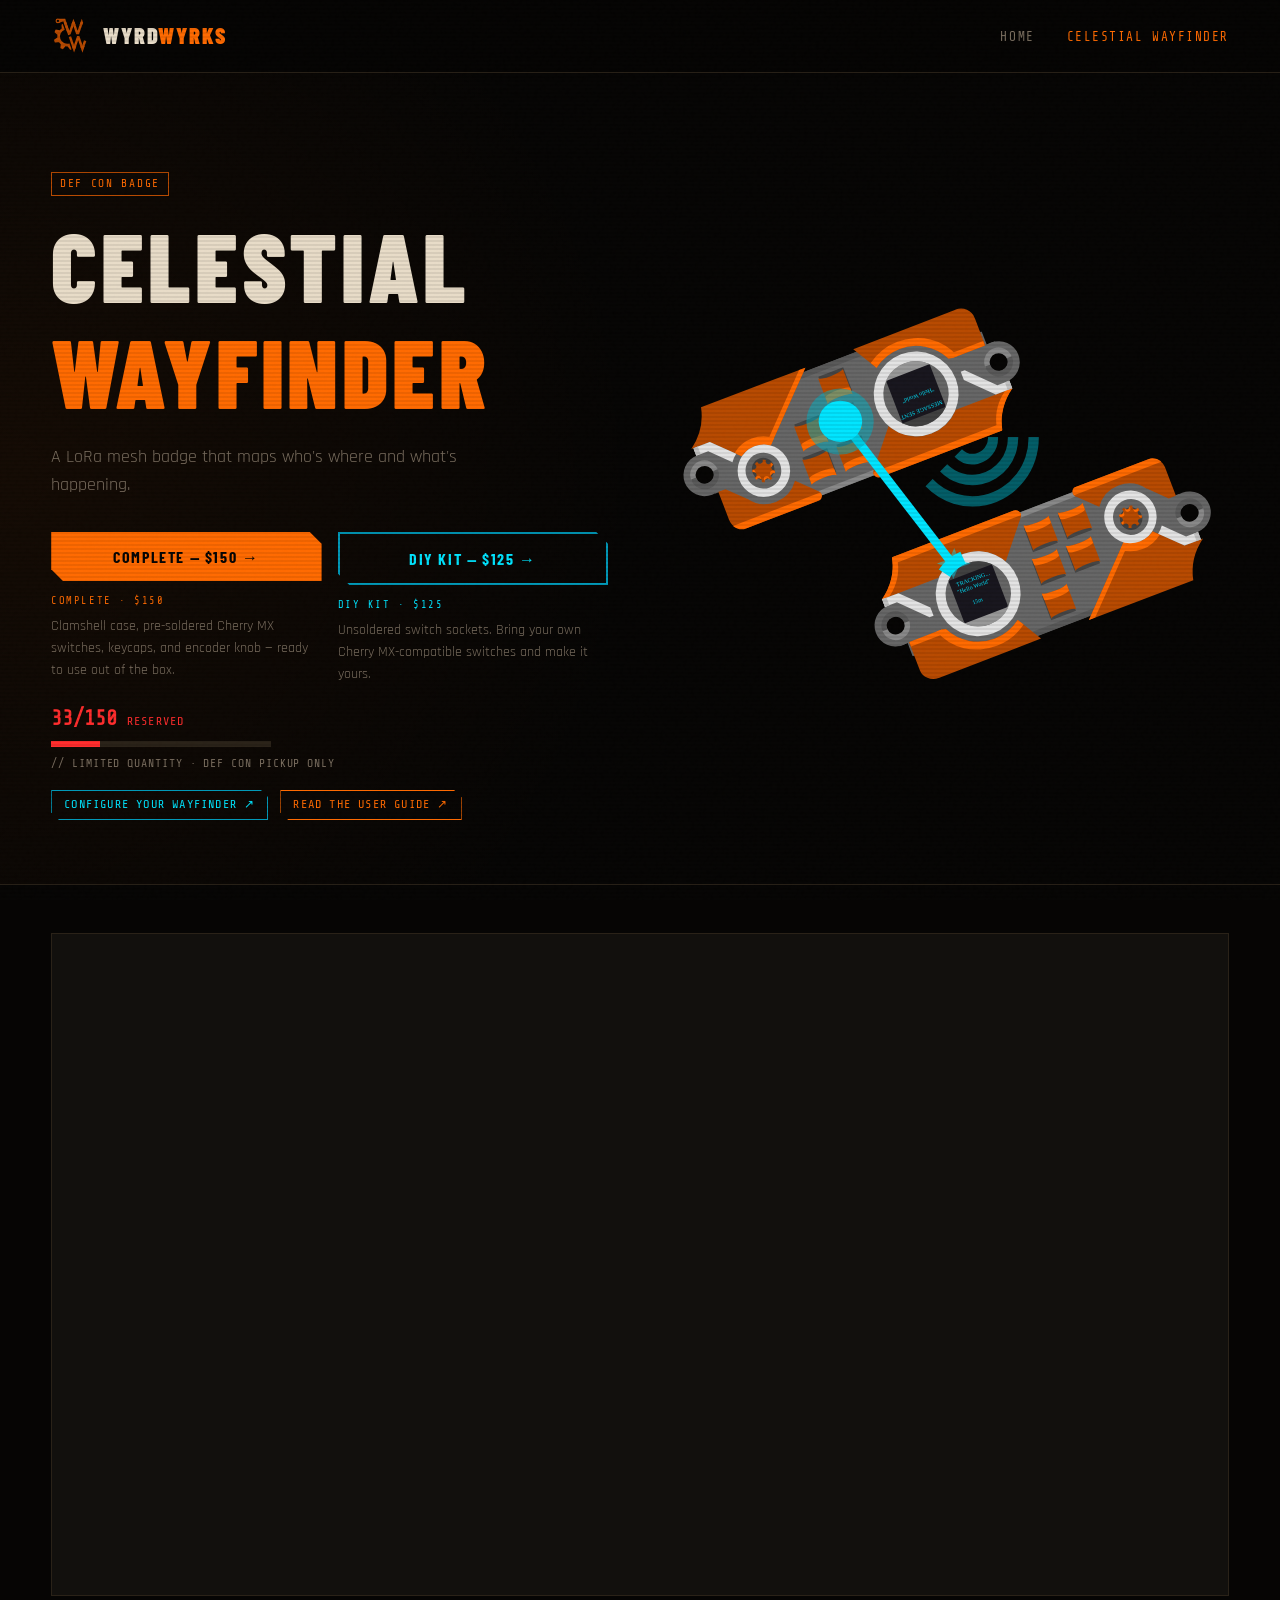
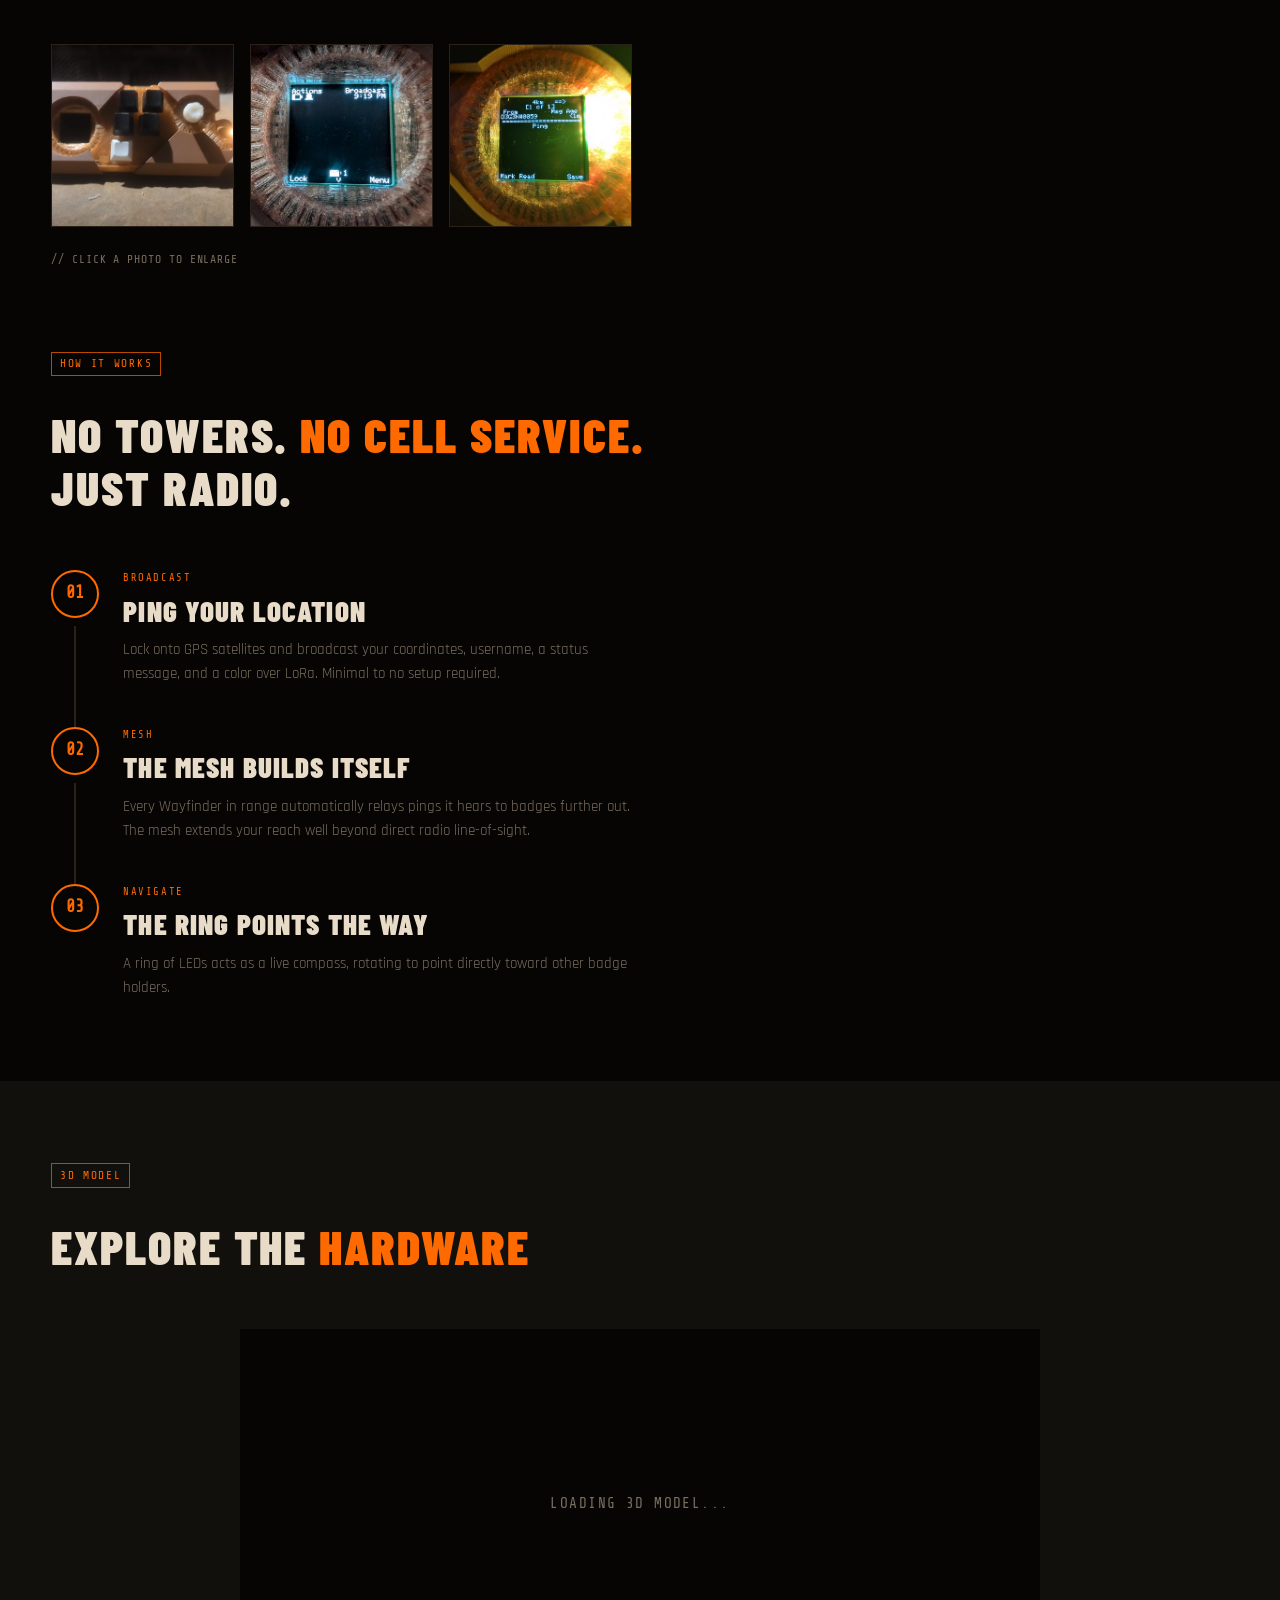
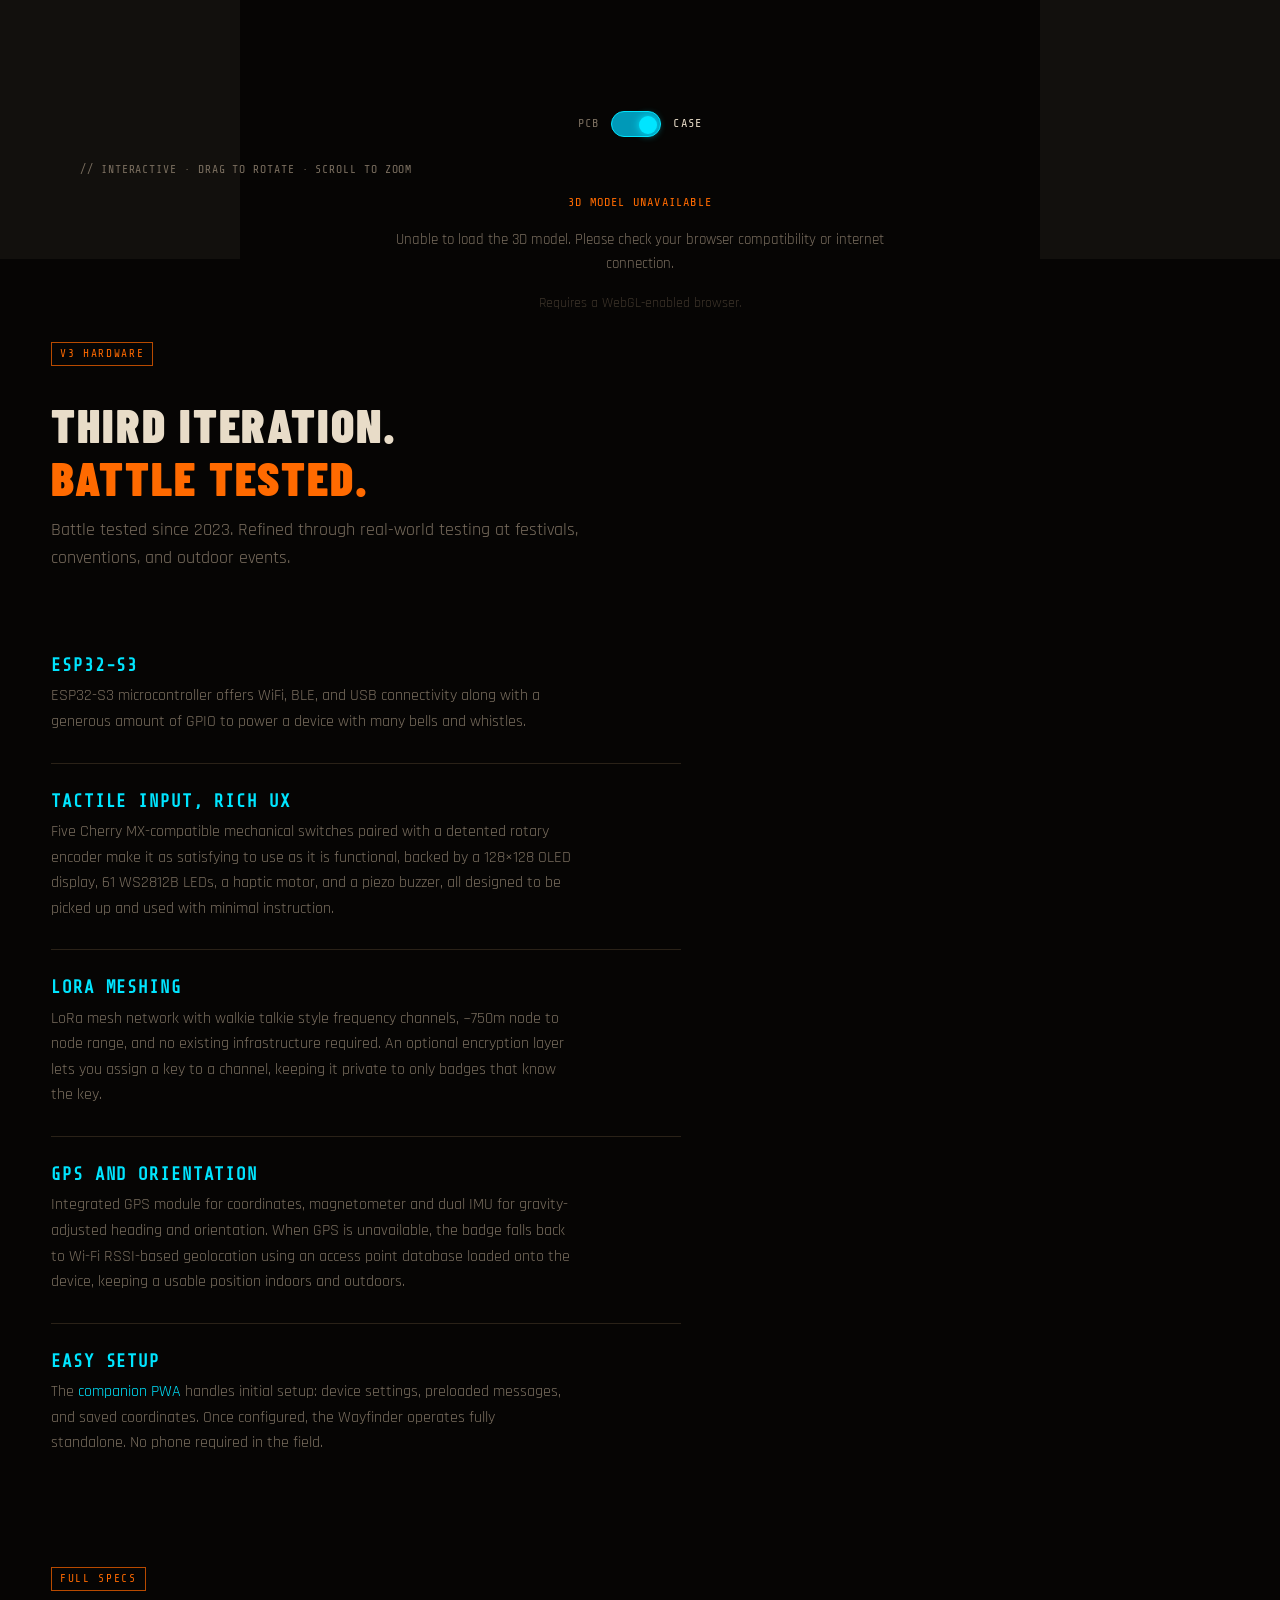
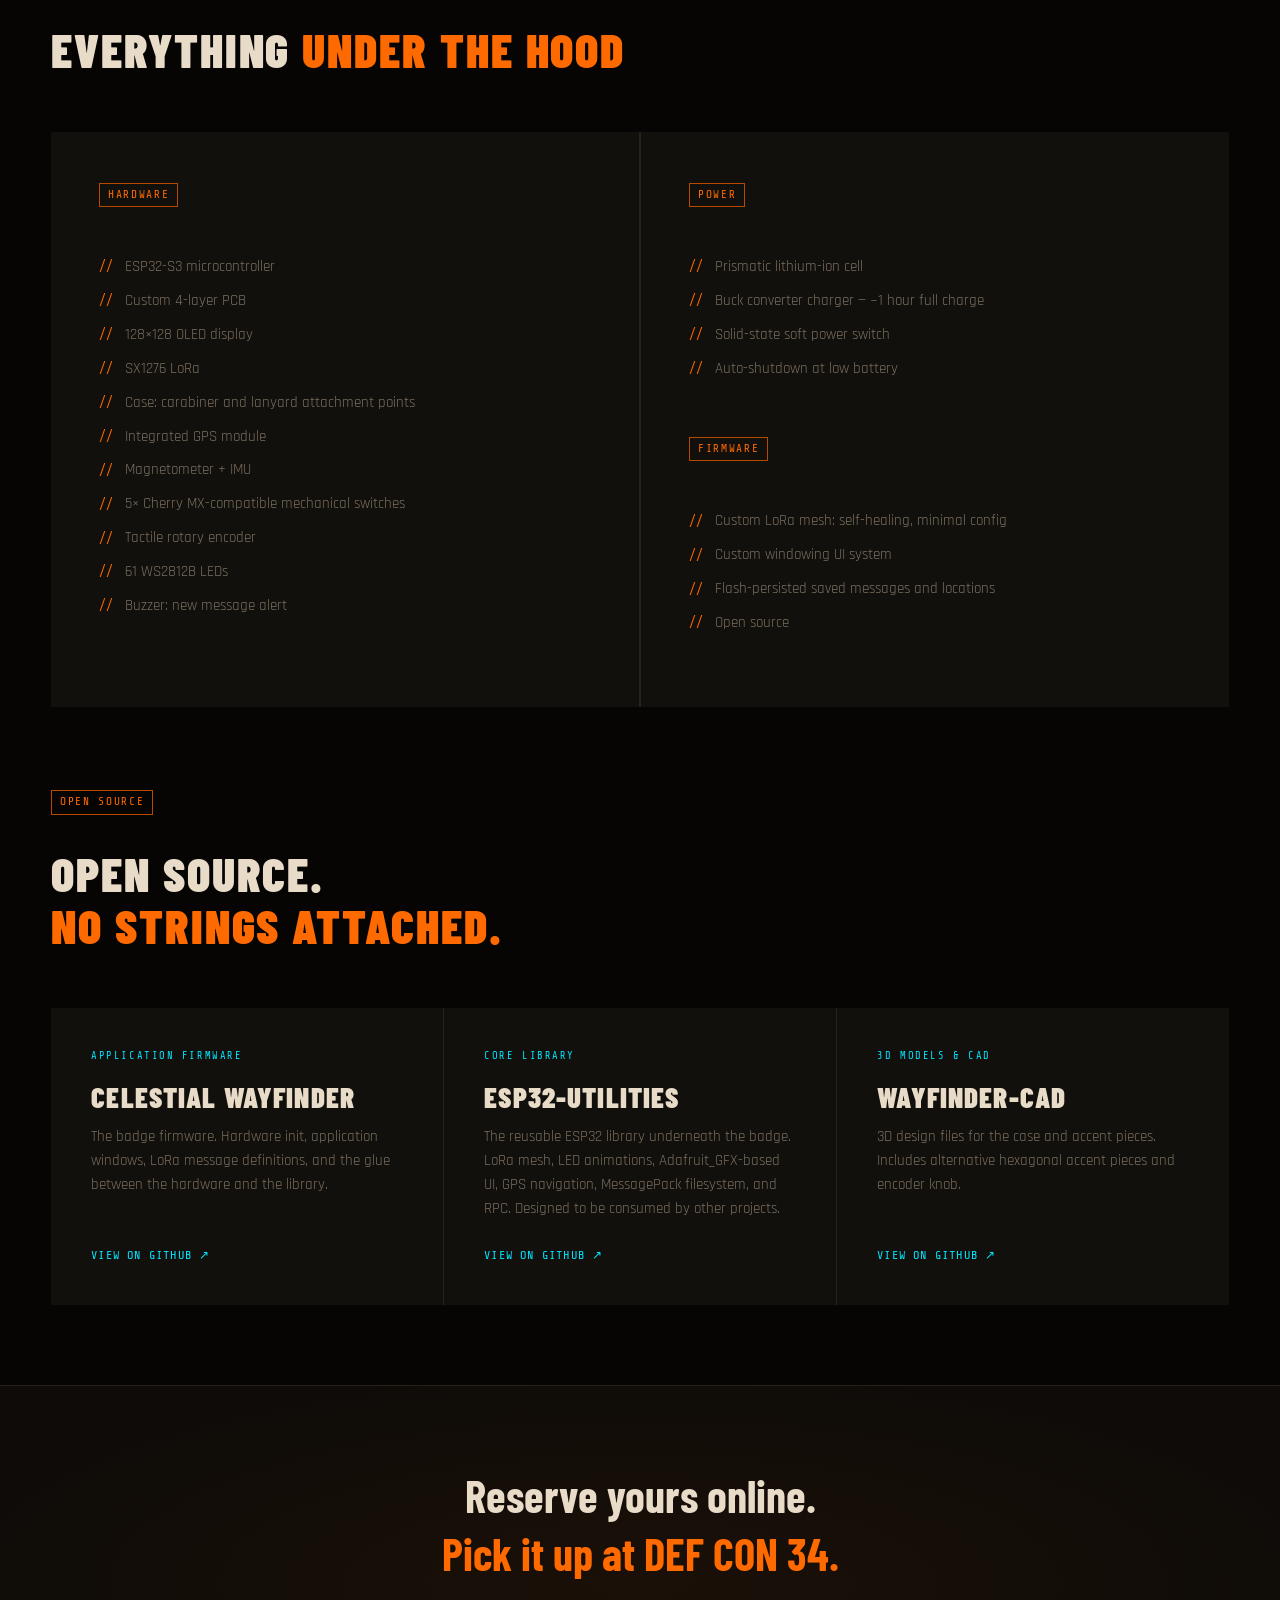
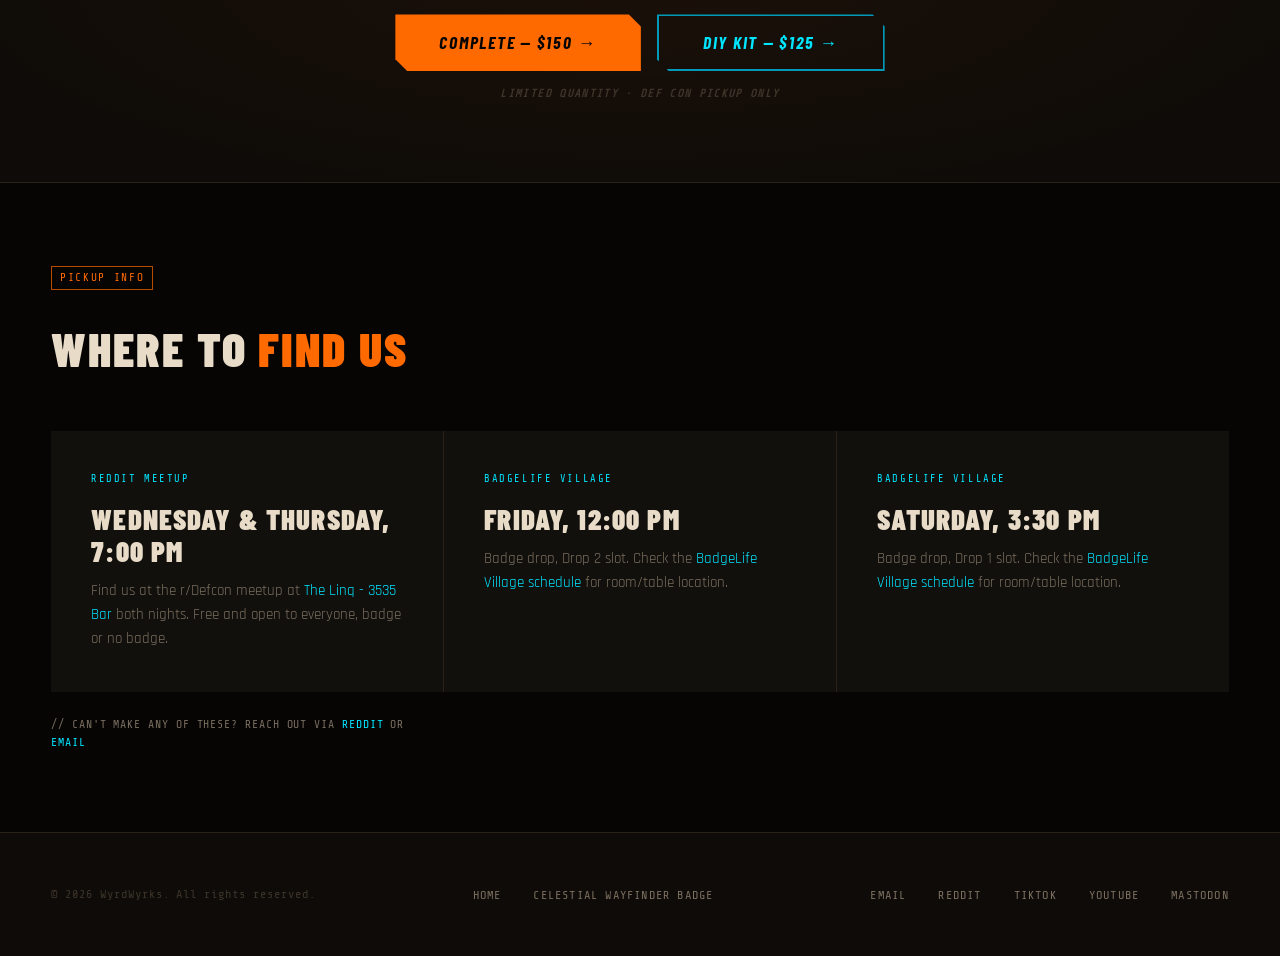
==== celestial-wayfinder/index.html @ 77135fd1 "restructuring of info on wayfinder page" ====
<!DOCTYPE html>
<html lang="en">
<head>
  <meta charset="UTF-8" />
  <meta name="viewport" content="width=device-width, initial-scale=1.0" />
  <title>Celestial Wayfinder — WyrdWyrks</title>
  <meta name="description" content="The Celestial Wayfinder — a DEF CON badge that broadcasts your GPS over LoRa mesh radio and guides you to other badge holders with a built-in LED compass. No cell service required." />
  <link rel="icon" type="image/svg+xml" href="../assets/svg/logo-mini.svg" />
  <link rel="stylesheet" href="../css/styles.css" />
  <script type="module" src="https://ajax.googleapis.com/ajax/libs/model-viewer/4.0.0/model-viewer.min.js"></script>
  <style>
    #model-toggle:checked ~ .toggle-slider {
      transform: translateX(24px);
    }
  </style>
</head>
<body>
  <!-- ── NAV ───────────────────────────────────────────── -->
  <nav>
    <div class="container nav-inner">
      <a href="/" class="nav-logo">
        <img src="../assets/svg/logo-mini.svg" alt="WyrdWyrks logo" class="nav-logo-img" />
        <span class="nav-logo-text">Wyrd<span>Wyrks</span></span>
      </a>
      <ul class="nav-links">
        <li><a href="/">Home</a></li>
        <li class="nav-has-child">
          <a href="/celestial-wayfinder" class="active">Celestial Wayfinder</a>
          <ul class="nav-sub">
            <li><a href="https://wayfinder.wyrdwyrks.com/" target="_blank" rel="noopener">Companion App ↗</a></li>
            <li><a href="https://docs.wyrdwyrks.com/celestial-wayfinder/user-guide.html" target="_blank" rel="noopener">User Guide ↗</a></li>
          </ul>
        </li>
      </ul>
      <button class="nav-menu-btn" aria-label="Toggle menu">
        <span></span><span></span><span></span>
      </button>
    </div>
  </nav>

  <!-- ── PAGE HERO ──────────────────────────────────────── -->
  <div class="page-hero" style="padding-block: 6rem 4rem;">
    <div class="page-hero-bg"></div>
    <div class="container" style="position:relative; z-index:1; display:grid; grid-template-columns: 1fr 1fr; gap: 4rem; align-items:center;">
      <div>
        <span class="tag" style="margin-bottom:1rem; display:inline-block">DEF CON Badge</span>
        <h1>Celestial<br><span style="color:var(--amber)">Wayfinder</span></h1>
        <p style="margin-top:1.25rem; font-size:1.1rem; max-width:48ch">
          A LoRa mesh badge that maps who's where and what's happening.
        </p>
        <div style="margin-top:2rem; display:grid; grid-template-columns:repeat(auto-fit, minmax(200px, 1fr)); gap:1rem;">
          <div>
            <a href="https://buy.stripe.com/3cIcN62eK6G19qmbig4Ja00" class="btn btn-primary" style="display:flex; width:100%; justify-content:center;">Complete — $150&nbsp;→</a>
            <div style="margin-top:0.75rem;">
              <div style="font-family:var(--font-mono); font-size:0.65rem; letter-spacing:0.15em; color:var(--amber); margin-bottom:0.4rem;">COMPLETE · $150</div>
              <p style="font-size:0.85rem; color:var(--text-dim); max-width:none;">Clamshell case, pre-soldered Cherry MX switches, keycaps, and encoder knob — ready to use out of the box.</p>
            </div>
          </div>
          <div>
            <a href="https://buy.stripe.com/6oU3cwaLg5BX7iegCA4Ja01" class="btn btn-outline" style="display:flex; width:100%; justify-content:center;">DIY Kit — $125&nbsp;→</a>
            <div style="margin-top:0.75rem;">
              <div style="font-family:var(--font-mono); font-size:0.65rem; letter-spacing:0.15em; color:var(--cyan); margin-bottom:0.4rem;">DIY KIT · $125</div>
              <p style="font-size:0.85rem; color:var(--text-dim); max-width:none;">Unsoldered switch sockets. Bring your own Cherry MX-compatible switches and make it yours.</p>
            </div>
          </div>
        </div>
        <div style="margin-top:1rem;">
          <div style="display:flex; align-items:baseline; gap:0.6rem; font-family:var(--font-mono);">
            <span style="font-size:1.3rem; font-weight:700; color:var(--red)"><!--STOCK_SOLD-->33<!--/STOCK_SOLD-->/150</span>
            <span style="font-size:0.75rem; letter-spacing:0.1em; color:var(--red)">RESERVED</span>
          </div>
          <div style="width:220px; height:6px; background:var(--border); overflow:hidden; margin-top:0.4rem;">
            <div style="width:/*STOCK_PCT*/22.0%/*/STOCK_PCT*/; height:100%; background:var(--red);"></div>
          </div>
          <p style="margin-top:0.5rem; font-family:var(--font-mono); font-size:0.72rem; color:var(--text-dim); letter-spacing:0.08em">
            // LIMITED QUANTITY · DEF CON PICKUP ONLY
          </p>
        </div>
        <div style="display:flex; flex-wrap:wrap; gap:0.75rem; margin-top:1rem;">
          <a href="https://wayfinder.wyrdwyrks.com/" target="_blank" rel="noopener" style="display:inline-block; width:fit-content; font-family:var(--font-mono); font-size:0.75rem; letter-spacing:0.1em; text-transform:uppercase; color:var(--cyan); border:1px solid var(--cyan-dim); padding:0.4em 1em; clip-path:polygon(0 0, calc(100% - 8px) 0, 100% 8px, 100% 100%, 8px 100%, 0 calc(100% - 8px));">
            Configure your Wayfinder ↗
          </a>
          <a href="https://docs.wyrdwyrks.com/celestial-wayfinder/user-guide.html" target="_blank" rel="noopener" style="display:inline-block; width:fit-content; font-family:var(--font-mono); font-size:0.75rem; letter-spacing:0.1em; text-transform:uppercase; color:var(--amber); border:1px solid var(--amber); padding:0.4em 1em; clip-path:polygon(0 0, calc(100% - 8px) 0, 100% 8px, 100% 100%, 8px 100%, 0 calc(100% - 8px));">
            Read the User Guide ↗
          </a>
        </div>
      </div>
      <!-- Badge schematic SVG -->
      <div style="display:flex; justify-content:center; align-items:center;">
        <img
			  src="../assets/svg/wayfinder-v3-comms.svg"
			  alt="cool graphic showing two beacons communicating"
			  height="600"
			  width="600" />
      </div>
    </div>
  </div>

  <!-- ── INTRO VIDEO ───────────────────────────────────────── -->
  <section style="padding-block: 3rem 0;">
    <div class="container">
      <div style="position:relative; width:100%; aspect-ratio:16/9; background:var(--bg-card); border:1px solid var(--border);">
        <iframe
          src="https://www.youtube.com/embed/4n-zAqWz_Tc"
          title="Celestial Wayfinder intro"
          style="position:absolute; inset:0; width:100%; height:100%; border:0;"
          allow="accelerometer; autoplay; clipboard-write; encrypted-media; gyroscope; picture-in-picture"
          allowfullscreen>
        </iframe>
      </div>
    </div>
  </section>

  <!-- ── GALLERY ──────────────────────────────────────────── -->
  <section style="padding-block: 3rem 0;">
    <div class="container">
      <div class="gallery-grid">

        <button class="gallery-thumb" data-caption="V3 badge, fresh off the assembly bench.">
          <img src="/celestial-wayfinder/gallery/device.png" alt="Celestial Wayfinder V3 badge" loading="lazy">
        </button>

        <button class="gallery-thumb" data-caption="Home screen with one pending message.">
          <img src="/celestial-wayfinder/gallery/home-screen.jpg" alt="Celestial Wayfinder home screen with a pending message" loading="lazy">
        </button>

        <button class="gallery-thumb" data-caption="LED ring lit up for navigation.">
          <img src="/celestial-wayfinder/gallery/navigation.jpg" alt="Close up of the Celestial Wayfinder LED compass ring lit up" loading="lazy">
        </button>

        <!-- Add more photos here. Copy a block above and update src / alt / data-caption. -->

      </div>
      <p style="margin-top:1.5rem; font-family:var(--font-mono); font-size:0.72rem; color:var(--text-dim); letter-spacing:0.08em">
        // CLICK A PHOTO TO ENLARGE
      </p>
    </div>
  </section>

  <!-- ── HOW IT WORKS ────────────────────────────────────── -->
  <section style="padding-block: 5rem;">
    <div class="container">
      <div class="section-header">
        <span class="tag">How It Works</span>
        <h2 style="margin-top:1rem; color:var(--text)">No towers. <span style="color:var(--amber)">No cell service.</span><br>Just radio.</h2>
      </div>

      <div style="max-width:640px; margin-top:3rem;">

        <div style="display:flex; align-items:stretch; gap:1.5rem;">
          <div style="display:flex; flex-direction:column; align-items:center; flex-shrink:0;">
            <div style="width:48px; height:48px; border-radius:50%; border:2px solid var(--amber); display:flex; align-items:center; justify-content:center; font-family:var(--font-mono); font-weight:700; color:var(--amber); flex-shrink:0;">01</div>
            <div style="flex:1; width:2px; background:var(--border); margin-top:0.5rem;"></div>
          </div>
          <div style="padding-bottom:2.5rem;">
            <div style="font-family:var(--font-mono); font-size:0.65rem; letter-spacing:0.15em; color:var(--amber); margin-bottom:0.5rem;">BROADCAST</div>
            <h3 style="color:var(--text); margin-bottom:0.75rem">Ping your location</h3>
            <p style="font-size:0.95rem">Lock onto GPS satellites and broadcast your coordinates, username, a status message, and a color over LoRa. Minimal to no setup required.</p>
          </div>
        </div>

        <div style="display:flex; align-items:stretch; gap:1.5rem;">
          <div style="display:flex; flex-direction:column; align-items:center; flex-shrink:0;">
            <div style="width:48px; height:48px; border-radius:50%; border:2px solid var(--amber); display:flex; align-items:center; justify-content:center; font-family:var(--font-mono); font-weight:700; color:var(--amber); flex-shrink:0;">02</div>
            <div style="flex:1; width:2px; background:var(--border); margin-top:0.5rem;"></div>
          </div>
          <div style="padding-bottom:2.5rem;">
            <div style="font-family:var(--font-mono); font-size:0.65rem; letter-spacing:0.15em; color:var(--amber); margin-bottom:0.5rem;">MESH</div>
            <h3 style="color:var(--text); margin-bottom:0.75rem">The mesh builds itself</h3>
            <p style="font-size:0.95rem">Every Wayfinder in range automatically relays pings it hears to badges further out. The mesh extends your reach well beyond direct radio line-of-sight.</p>
          </div>
        </div>

        <div style="display:flex; align-items:stretch; gap:1.5rem;">
          <div style="display:flex; flex-direction:column; align-items:center; flex-shrink:0;">
            <div style="width:48px; height:48px; border-radius:50%; border:2px solid var(--amber); display:flex; align-items:center; justify-content:center; font-family:var(--font-mono); font-weight:700; color:var(--amber); flex-shrink:0;">03</div>
          </div>
          <div>
            <div style="font-family:var(--font-mono); font-size:0.65rem; letter-spacing:0.15em; color:var(--amber); margin-bottom:0.5rem;">NAVIGATE</div>
            <h3 style="color:var(--text); margin-bottom:0.75rem">The ring points the way</h3>
            <p style="font-size:0.95rem">A ring of LEDs acts as a live compass, rotating to point directly toward other badge holders.</p>
          </div>
        </div>

      </div>
    </div>
  </section>

  <!-- ── 3D MODEL VIEWER ──────────────────────────────────── -->
  <section style="padding-block: 5rem; background:var(--bg-card);">
    <div class="container">
      <div class="section-header">
        <span class="tag">3D Model</span>
        <h2 style="margin-top:1rem; color:var(--text)">Explore the <span style="color:var(--amber)">hardware</span></h2>
      </div>
      <div style="display:flex; justify-content:center; margin-top:3rem;">
        <script>
          const ModelViewerElement = customElements.get('model-viewer');
          self.ModelViewerElement = self.ModelViewerElement || {};
          self.ModelViewerElement.meshoptDecoderLocation = 'https://cdn.jsdelivr.net/npm/meshoptimizer/meshopt_decoder.js';
        </script>
        <model-viewer
          exposure="0.4"
          src="../assets/models/V3-Mechanical.glb"
          alt="3D model of the Celestial Wayfinder badge"
          auto-rotate
          camera-controls
          shadow-intensity="1"
          orientation="-90deg 270deg 90deg"
          camera-orbit="0deg 90deg 300.0m"
          style="width: 100%; max-width: 800px; height: 350px;"
          loading="eager"
          reveal="auto"
          meshopt-decoder-src="https://cdn.jsdelivr.net/npm/meshoptimizer/meshopt_decoder.js">
          <div slot="poster" style="display:flex; align-items:center; justify-content:center; height:100%; background:var(--bg); color:var(--text-dim); font-family:var(--font-mono); font-size:0.9rem; letter-spacing:0.1em;">
            LOADING 3D MODEL...
          </div>
          <div slot="error" style="display:flex; flex-direction:column; align-items:center; justify-content:center; height:100%; background:var(--bg); color:var(--text-dim); padding:2rem; text-align:center;">
            <div style="font-family:var(--font-mono); font-size:0.75rem; letter-spacing:0.1em; color:var(--amber); margin-bottom:1rem;">3D MODEL UNAVAILABLE</div>
            <p style="font-size:0.95rem;">Unable to load the 3D model. Please check your browser compatibility or internet connection.</p>
            <p style="font-size:0.85rem; margin-top:1rem; color:var(--text-muted);">Requires a WebGL-enabled browser.</p>
          </div>
        </model-viewer>
      </div>
      <div style="margin-top:2rem; text-align:center;">
        <div style="display:flex; align-items:center; justify-content:center; gap:0.75rem; margin-bottom:1.5rem;">
          <span style="font-family:var(--font-mono); font-size:0.75rem; letter-spacing:0.1em; color:var(--text-dim);">PCB</span>
          <label style="position:relative; display:inline-block; width:50px; height:26px; cursor:pointer;">
            <input type="checkbox" id="model-toggle" checked style="opacity:0; width:0; height:0;">
            <span class="toggle-track" style="position:absolute; inset:0; background:var(--cyan-dim); transition:0.3s; border-radius:13px; border:1px solid var(--cyan);"></span>
            <span class="toggle-slider" style="position:absolute; height:18px; width:18px; left:4px; bottom:3px; background:var(--cyan); transition:0.3s; border-radius:50%; box-shadow:0 0 8px var(--cyan);"></span>
          </label>
          <span style="font-family:var(--font-mono); font-size:0.75rem; letter-spacing:0.1em; color:var(--text);">CASE</span>
        </div>
        <p style="font-family:var(--font-mono); font-size:0.72rem; color:var(--text-dim); letter-spacing:0.08em">
          // INTERACTIVE · DRAG TO ROTATE · SCROLL TO ZOOM
        </p>
      </div>
    </div>
  </section>

  <!-- ── HARDWARE ────────────────────────────────────────── -->
  <section style="padding-block: 5rem;">
    <div class="container">
      <div class="section-header">
        <span class="tag">V3 Hardware</span>
        <h2 style="margin-top:1rem; color:var(--text)">Third iteration.<br><span style="color:var(--amber)">Battle tested.</span></h2>
        <p style="padding:0; margin-top:0.75rem; font-size:1.1rem;">Battle tested since 2023. Refined through real-world testing at festivals, conventions, and outdoor events.</p>
      </div>

      <div style="max-width:70ch; margin-top:1rem;">

        <div style="padding-block:1.75rem; border-bottom:1px solid var(--border);">
          <h3 style="color:var(--cyan); margin-bottom:0.5rem; font-family:var(--font-mono); letter-spacing:0.05em; text-transform:uppercase; font-size:1.1rem;">ESP32-S3</h3>
          <p style="font-size:1rem;">ESP32-S3 microcontroller offers WiFi, BLE, and USB connectivity along with a generous amount of GPIO to power a device with many bells and whistles.</p>
        </div>

        <div style="padding-block:1.75rem; border-bottom:1px solid var(--border);">
          <h3 style="color:var(--cyan); margin-bottom:0.5rem; font-family:var(--font-mono); letter-spacing:0.05em; text-transform:uppercase; font-size:1.1rem;">Tactile Input, Rich UX</h3>
          <p style="font-size:1rem;">Five Cherry MX-compatible mechanical switches paired with a detented rotary encoder make it as satisfying to use as it is functional, backed by a 128×128 OLED display, 61 WS2812B LEDs, a haptic motor, and a piezo buzzer, all designed to be picked up and used with minimal instruction.</p>
        </div>

        <div style="padding-block:1.75rem; border-bottom:1px solid var(--border);">
          <h3 style="color:var(--cyan); margin-bottom:0.5rem; font-family:var(--font-mono); letter-spacing:0.05em; text-transform:uppercase; font-size:1.1rem;">Lora Meshing</h3>
          <p style="font-size:1rem;">LoRa mesh network with walkie talkie style frequency channels, ~750m node to node range, and no existing infrastructure required. An optional encryption layer lets you assign a key to a channel, keeping it private to only badges that know the key.</p>
        </div>

        <div style="padding-block:1.75rem; border-bottom:1px solid var(--border);">
          <h3 style="color:var(--cyan); margin-bottom:0.5rem; font-family:var(--font-mono); letter-spacing:0.05em; text-transform:uppercase; font-size:1.1rem;">GPS and orientation</h3>
          <p style="font-size:1rem;">Integrated GPS module for coordinates, magnetometer and dual IMU for gravity-adjusted heading and orientation. When GPS is unavailable, the badge falls back to Wi-Fi RSSI-based geolocation using an access point database loaded onto the device, keeping a usable position indoors and outdoors.</p>
        </div>

        <div style="padding-block:1.75rem;">
          <h3 style="color:var(--cyan); margin-bottom:0.5rem; font-family:var(--font-mono); letter-spacing:0.05em; text-transform:uppercase; font-size:1.1rem;">Easy Setup</h3>
          <p style="font-size:1rem;">The <a href="https://wayfinder.wyrdwyrks.com/" target="_blank" rel="noopener" style="color:var(--cyan)">companion PWA</a> handles initial setup: device settings, preloaded messages, and saved coordinates. Once configured, the Wayfinder operates fully standalone. No phone required in the field.</p>
        </div>

      </div>
    </div>
  </section>

  <!-- ── FULL SPECS TABLE ────────────────────────────────── -->
  <section style="padding-block: 0 5rem;">
    <div class="container">
      <div class="section-header">
        <span class="tag">Full Specs</span>
        <h2 style="margin-top:1rem; color:var(--text)">Everything <span style="color:var(--amber)">under the hood</span></h2>
      </div>
      <div class="specs-grid" style="display:grid; grid-template-columns: 1fr 1fr; gap:2px; background:var(--border);">

        <div style="background:var(--bg-card); padding:3rem;">
          <span class="tag" style="margin-bottom:1.5rem; display:inline-block">Hardware</span>
          <ul class="feature-list">
            <li>ESP32-S3 microcontroller</li>
            <li>Custom 4-layer PCB</li>
            <li>128×128 OLED display</li>
            <li>SX1276 LoRa</li>
            <li>Case: carabiner and lanyard attachment points</li>
            <li>Integrated GPS module</li>
            <li>Magnetometer + IMU</li>
            <li>5× Cherry MX-compatible mechanical switches</li>
            <li>Tactile rotary encoder</li>
            <li>61 WS2812B LEDs</li>
            <li>Buzzer: new message alert</li>
          </ul>
        </div>

        <div style="background:var(--bg-card); padding:3rem;">
          <span class="tag" style="margin-bottom:1.5rem; display:inline-block">Power</span>
          <ul class="feature-list">
            <li>Prismatic lithium-ion cell</li>
            <li>Buck converter charger — ~1 hour full charge</li>
            <li>Solid-state soft power switch</li>
            <li>Auto-shutdown at low battery</li>
          </ul>
          <span class="tag" style="margin-top:2rem; margin-bottom:1.5rem; display:inline-block">Firmware</span>
          <ul class="feature-list">
            <li>Custom LoRa mesh: self-healing, minimal config</li>
            <li>Custom windowing UI system</li>
            <li>Flash-persisted saved messages and locations</li>
            <li>Open source</li>
          </ul>
        </div>

      </div>
    </div>
  </section>

  <!-- ── OPEN SOURCE ───────────────────────────────────────── -->
  <section style="padding-block: 0 5rem;">
    <div class="container">
      <div class="section-header">
        <span class="tag">Open Source</span>
        <h2 style="margin-top:1rem; color:var(--text)">Open source.<br><span style="color:var(--amber)">No strings attached.</span></h2>
      </div>
      <div style="display:grid; grid-template-columns: repeat(auto-fit, minmax(300px, 1fr)); gap:1.5px; background:var(--border);">

        <div style="background:var(--bg-card); padding:2.5rem; display:flex; flex-direction:column;">
          <div style="font-family:var(--font-mono); font-size:0.65rem; letter-spacing:0.15em; color:var(--cyan); margin-bottom:1rem;">APPLICATION FIRMWARE</div>
          <h3 style="color:var(--text); margin-bottom:0.75rem">Celestial Wayfinder</h3>
          <p style="font-size:0.95rem; margin-bottom:1.5rem; flex:1">The badge firmware. Hardware init, application windows, LoRa message definitions, and the glue between the hardware and the library.</p>
          <a href="https://github.com/WyrdWyrks/Celestial-Wayfinder" target="_blank" rel="noopener" style="font-family:var(--font-mono); font-size:0.75rem; letter-spacing:0.1em; text-transform:uppercase; color:var(--cyan)">View on GitHub ↗</a>
        </div>

        <div style="background:var(--bg-card); padding:2.5rem; display:flex; flex-direction:column;">
          <div style="font-family:var(--font-mono); font-size:0.65rem; letter-spacing:0.15em; color:var(--cyan); margin-bottom:1rem;">CORE LIBRARY</div>
          <h3 style="color:var(--text); margin-bottom:0.75rem">esp32-utilities</h3>
          <p style="font-size:0.95rem; margin-bottom:1.5rem; flex:1">
            The reusable ESP32 library underneath the badge. 
            LoRa mesh, LED animations, Adafruit_GFX-based UI, 
            GPS navigation, MessagePack filesystem, and RPC. 
            Designed to be consumed by other projects.</p>
          <a href="https://github.com/WyrdWyrks/esp32-utilities" target="_blank" rel="noopener" style="font-family:var(--font-mono); font-size:0.75rem; letter-spacing:0.1em; text-transform:uppercase; color:var(--cyan)">View on GitHub ↗</a>
        </div>

        <div style="background:var(--bg-card); padding:2.5rem; display:flex; flex-direction:column;">
          <div style="font-family:var(--font-mono); font-size:0.65rem; letter-spacing:0.15em; color:var(--cyan); margin-bottom:1rem;">3D MODELS &amp; CAD</div>
          <h3 style="color:var(--text); margin-bottom:0.75rem">Wayfinder-CAD</h3>
          <p style="font-size:0.95rem; margin-bottom:1.5rem; flex:1">3D design files for the case and accent pieces. Includes alternative hexagonal accent pieces and encoder knob.</p>
          <a href="https://github.com/WyrdWyrks/Wayfinder-CAD" target="_blank" rel="noopener" style="font-family:var(--font-mono); font-size:0.75rem; letter-spacing:0.1em; text-transform:uppercase; color:var(--cyan)">View on GitHub ↗</a>
        </div>

      </div>
    </div>
  </section>

  <!--
  ── COMING SOON ───────────────────────────────────────
  <section style="padding-block: 0 5rem;">
    <div class="container">
      <div class="section-header">
        <span class="tag">On the Roadmap</span>
        <h2 style="margin-top:1rem; color:var(--text)">What's <span style="color:var(--amber)">coming next</span></h2>
      </div>
      <div style="display:grid; grid-template-columns: repeat(auto-fit, minmax(260px, 1fr)); gap:1.5px; background:var(--border);">

        <div style="background:var(--bg-card); padding:2.5rem; opacity:0.7;">
          <span class="product-badge badge-soon" style="margin-bottom:1rem; display:inline-block">Coming Soon</span>
          <h3 style="color:var(--text); margin-bottom:0.75rem">Indoor Geolocation</h3>
          <p style="font-size:0.95rem">Wi-Fi RSSI-based positioning for indoor tracking where GPS can't reach.</p>
        </div>

        <div style="background:var(--bg-card); padding:2.5rem; opacity:0.7;">
          <span class="product-badge badge-soon" style="margin-bottom:1rem; display:inline-block">Coming Soon</span>
          <h3 style="color:var(--text); margin-bottom:0.75rem">User Documentation</h3>
          <p style="font-size:0.95rem">Detailed write up on setup and how to use your Wayfinder.</p>
        </div>

      </div>
    </div>
  </section>
  -->

  <!-- ── GALLERY LIGHTBOX ─────────────────────────────────── -->
  <div class="lightbox" id="gallery-lightbox" hidden>
    <button class="lightbox-close" id="gallery-lightbox-close" aria-label="Close">&times;</button>
    <button class="lightbox-nav lightbox-prev" id="gallery-lightbox-prev" aria-label="Previous photo">&larr;</button>
    <div class="lightbox-content">
      <img id="gallery-lightbox-img" src="" alt="">
      <p id="gallery-lightbox-caption" class="lightbox-caption"></p>
    </div>
    <button class="lightbox-nav lightbox-next" id="gallery-lightbox-next" aria-label="Next photo">&rarr;</button>
  </div>

  <!-- ── DEF CON CTA ─────────────────────────────────────── -->
  <div class="manifesto">
    <blockquote>
      Reserve yours online.<br>
      <em>Pick it up at DEF CON 34.</em>
      <cite style="margin-top:2rem; display:flex; flex-direction:column; align-items:center; gap:1rem;">
        <div style="display:flex; gap:1rem; flex-wrap:wrap; justify-content:center;">
          <a href="https://buy.stripe.com/3cIcN62eK6G19qmbig4Ja00" class="btn btn-primary" style="font-size:1.1rem; padding:0.85em 2.5em">Complete — $150&nbsp;→</a>
          <a href="https://buy.stripe.com/6oU3cwaLg5BX7iegCA4Ja01" class="btn btn-outline" style="font-size:1.1rem; padding:0.85em 2.5em">DIY Kit — $125&nbsp;→</a>
        </div>
        <span style="font-size:0.7rem; letter-spacing:0.12em; color:var(--text-muted)">LIMITED QUANTITY · DEF CON PICKUP ONLY</span>
      </cite>
    </blockquote>
  </div>

  <!-- ── DEF CON PICKUP DETAILS ───────────────────────────── -->
  <section style="padding-block: 5rem;">
    <div class="container">
      <div class="section-header">
        <span class="tag">Pickup Info</span>
        <h2 style="margin-top:1rem; color:var(--text)">Where to <span style="color:var(--amber)">find us</span></h2>
      </div>
      <div style="display:grid; grid-template-columns: repeat(auto-fit, minmax(300px, 1fr)); gap:1.5px; background:var(--border);">

        <div style="background:var(--bg-card); padding:2.5rem;">
          <div style="font-family:var(--font-mono); font-size:0.65rem; letter-spacing:0.15em; color:var(--cyan); margin-bottom:1rem;">REDDIT MEETUP</div>
          <h3 style="color:var(--text); margin-bottom:0.75rem">Wednesday &amp; Thursday, 7:00 PM</h3>
          <p style="font-size:0.95rem">Find us at the r/Defcon meetup at <a href="https://www.caesars.com/linq/things-to-do/nightlife/3535-infusion-lounge?rd=lvm_bars-lounges_ilv-3535-card_cta" target="_blank" rel="noopener" style="color:var(--cyan)">The Linq - 3535 Bar</a> both nights. Free and open to everyone, badge or no badge.</p>
        </div>

        <div style="background:var(--bg-card); padding:2.5rem;">
          <div style="font-family:var(--font-mono); font-size:0.65rem; letter-spacing:0.15em; color:var(--cyan); margin-bottom:1rem;">BADGELIFE VILLAGE</div>
          <h3 style="color:var(--text); margin-bottom:0.75rem">Friday, 12:00 PM</h3>
          <p style="font-size:0.95rem">Badge drop, Drop 2 slot. Check the <a href="https://badge.life/" target="_blank" rel="noopener" style="color:var(--cyan)">BadgeLife Village schedule</a> for room/table location.</p>
        </div>

        <div style="background:var(--bg-card); padding:2.5rem;">
          <div style="font-family:var(--font-mono); font-size:0.65rem; letter-spacing:0.15em; color:var(--cyan); margin-bottom:1rem;">BADGELIFE VILLAGE</div>
          <h3 style="color:var(--text); margin-bottom:0.75rem">Saturday, 3:30 PM</h3>
          <p style="font-size:0.95rem">Badge drop, Drop 1 slot. Check the <a href="https://badge.life/" target="_blank" rel="noopener" style="color:var(--cyan)">BadgeLife Village schedule</a> for room/table location.</p>
        </div>

      </div>
      <p style="margin-top:1.5rem; font-family:var(--font-mono); font-size:0.72rem; color:var(--text-dim); letter-spacing:0.08em">
        // CAN'T MAKE ANY OF THESE? REACH OUT VIA <a href="https://www.reddit.com/user/WyrdWyrks/" target="_blank" rel="noopener" style="color:var(--cyan)">REDDIT</a> OR <a href="mailto:WyrdWyrksAdmin@gmail.com" style="color:var(--cyan)">EMAIL</a>
      </p>
    </div>
  </section>

  <!-- ── FOOTER ─────────────────────────────────────────── -->
  <footer>
    <div class="container footer-inner">
      <span class="footer-copy">© 2026 WyrdWyrks. All rights reserved.</span>
      <ul class="footer-links">
        <li><a href="/">Home</a></li>
        <li><a href="/celestial-wayfinder/">Celestial Wayfinder Badge</a></li>
      </ul>
      <ul class="footer-social">
        <li><a href="mailto:WyrdWyrksAdmin@gmail.com">Email</a></li>
        <li><a href="https://www.reddit.com/user/WyrdWyrks/" target="_blank" rel="noopener">Reddit</a></li>
        <li><a href="https://www.tiktok.com/@wyrdwyrks" target="_blank" rel="noopener">TikTok</a></li>
        <li><a href="https://www.youtube.com/@Wyrd-Wyrks" target="_blank" rel="noopener">YouTube</a></li>
        <li><a href="https://mastodon.social/@WyrdWyrks" target="_blank" rel="noopener">Mastodon</a></li>
      </ul>
    </div>
  </footer>

  <script src="../js/main.js"></script>
</body>
</html>
---- css/styles.css ----
/* ============================================================
   WYRDWYRKS — Cyberpunk x Mad Max
   ============================================================ */

@import url('https://fonts.googleapis.com/css2?family=Share+Tech+Mono&family=Barlow+Condensed:wght@400;700;900&family=Rajdhani:wght@400;600;700&display=swap');

/* ── UNDER CONSTRUCTION BANNER ───────────────────────────── */
.construction-banner {
  background: repeating-linear-gradient(
    -45deg,
    #ff6a00,
    #ff6a00 12px,
    #1a1108 12px,
    #1a1108 24px
  );
  padding: 0.6rem 1rem;
  text-align: center;
  position: relative;
  z-index: 200;
}

.construction-banner-inner {
  display: inline-flex;
  align-items: center;
  gap: 0.75rem;
  background: rgba(6, 5, 4, 0.82);
  padding: 0.35em 1.25em;
  backdrop-filter: blur(4px);
}

.construction-banner-inner span {
  font-family: var(--font-mono);
  font-size: 0.78rem;
  letter-spacing: 0.12em;
  text-transform: uppercase;
  color: var(--amber);
}

.construction-banner-inner a {
  font-family: var(--font-mono);
  font-size: 0.78rem;
  letter-spacing: 0.1em;
  text-transform: uppercase;
  color: var(--cyan);
  text-decoration: underline;
  text-underline-offset: 3px;
}

/* ── TOKENS ───────────────────────────────────────────────── */
:root {
  --bg:           #060504;
  --bg-panel:     #0e0b08;
  --bg-card:      #12100d;
  --border:       #2a2218;
  --border-hot:   #ff6a00;

  --amber:        #ff6a00;
  --amber-dim:    #b84a00;
  --amber-glow:   rgba(255, 106, 0, 0.18);
  --cyan:         #00e5ff;
  --cyan-dim:     #0099b8;
  --cyan-glow:    rgba(0, 229, 255, 0.12);
  --red:          #ff2d2d;

  --text:         #e8dcc8;
  --text-dim:     #7a6e5f;
  --text-muted:   #3d342a;

  --font-mono:    'Share Tech Mono', monospace;
  --font-head:    'Barlow Condensed', sans-serif;
  --font-body:    'Rajdhani', sans-serif;
}

/* ── RESET ────────────────────────────────────────────────── */
*, *::before, *::after { box-sizing: border-box; margin: 0; padding: 0; }
img { max-width: 100%; height: auto; display: block; }

html { scroll-behavior: smooth; }

body {
  background: var(--bg);
  color: var(--text);
  font-family: var(--font-body);
  font-size: 1.05rem;
  line-height: 1.6;
  overflow-x: hidden;
}

/* ── SCANLINE OVERLAY ─────────────────────────────────────── */
body::before {
  content: '';
  position: fixed;
  inset: 0;
  background: repeating-linear-gradient(
    0deg,
    transparent,
    transparent 2px,
    rgba(0,0,0,0.07) 2px,
    rgba(0,0,0,0.07) 4px
  );
  pointer-events: none;
  z-index: 9999;
}

/* ── NOISE TEXTURE ────────────────────────────────────────── */
body::after {
  content: '';
  position: fixed;
  inset: 0;
  background-image: url("data:image/svg+xml,%3Csvg viewBox='0 0 256 256' xmlns='http://www.w3.org/2000/svg'%3E%3Cfilter id='noise'%3E%3CfeTurbulence type='fractalNoise' baseFrequency='0.9' numOctaves='4' stitchTiles='stitch'/%3E%3C/filter%3E%3Crect width='100%25' height='100%25' filter='url(%23noise)' opacity='0.04'/%3E%3C/svg%3E");
  pointer-events: none;
  z-index: 9998;
  opacity: 0.4;
}

/* ── TYPOGRAPHY ───────────────────────────────────────────── */
h1, h2, h3, h4 {
  font-family: var(--font-head);
  font-weight: 900;
  text-transform: uppercase;
  letter-spacing: 0.04em;
  line-height: 1.1;
}

h1 { font-size: clamp(2.8rem, 8vw, 6rem); }
h2 { font-size: clamp(1.8rem, 4vw, 3rem); }
h3 { font-size: clamp(1.3rem, 2.5vw, 1.8rem); }

p { font-size: 1.5rem; color: var(--text-dim); max-width: 65ch; }

a { color: var(--amber); text-decoration: none; transition: color 0.2s; }
a:hover { color: var(--cyan); }

/* ── UTILITY ──────────────────────────────────────────────── */
.container {
  width: min(1200px, 92vw);
  margin-inline: auto;
}

.tag {
  font-family: var(--font-mono);
  font-size: 0.7rem;
  letter-spacing: 0.15em;
  text-transform: uppercase;
  color: var(--amber);
  border: 1px solid var(--amber-dim);
  padding: 0.2em 0.7em;
  display: inline-block;
}

.divider {
  border: none;
  border-top: 1px solid var(--border);
  margin: 0;
}

/* ── NAV ──────────────────────────────────────────────────── */
nav {
  position: sticky;
  top: 0;
  z-index: 100;
  background: rgba(6, 5, 4, 0.92);
  backdrop-filter: blur(12px);
  border-bottom: 1px solid var(--border);
}

.nav-inner {
  display: flex;
  align-items: center;
  justify-content: space-between;
  padding-block: 1rem;
}

.nav-logo {
  display: flex;
  align-items: center;
  gap: 0.75rem;
  text-decoration: none;
}

.nav-logo-img {
  width: 40px;
  height: 40px;
}

.nav-logo-text {
  font-family: var(--font-head);
  font-weight: 900;
  font-size: 1.4rem;
  text-transform: uppercase;
  letter-spacing: 0.08em;
  color: var(--text);
}

.nav-logo-text span { color: var(--amber); }

.nav-links {
  display: flex;
  gap: 2rem;
  list-style: none;
}

.nav-links a {
  font-family: var(--font-mono);
  font-size: 0.8rem;
  letter-spacing: 0.12em;
  text-transform: uppercase;
  color: var(--text-dim);
  transition: color 0.2s;
}

.nav-links a:hover,
.nav-links a.active { color: var(--amber); }

/* ── HERO ─────────────────────────────────────────────────── */
.hero {
  position: relative;
  min-height: 90vh;
  display: flex;
  align-items: center;
  overflow: hidden;
}

.hero-bg {
  position: absolute;
  inset: 0;
  background:
    radial-gradient(ellipse 60% 50% at 70% 50%, rgba(255,106,0,0.07) 0%, transparent 70%),
    radial-gradient(ellipse 40% 60% at 20% 80%, rgba(0,229,255,0.05) 0%, transparent 60%),
    linear-gradient(180deg, var(--bg) 0%, #0a0703 100%);
}

.hero-grid {
  position: absolute;
  inset: 0;
  background-image:
    linear-gradient(var(--border) 1px, transparent 1px),
    linear-gradient(90deg, var(--border) 1px, transparent 1px);
  background-size: 60px 60px;
  mask-image: radial-gradient(ellipse 80% 80% at 50% 50%, black 30%, transparent 100%);
  opacity: 0.4;
}

.hero-content {
  position: relative;
  z-index: 1;
  padding-block: 6rem;
}

.hero-eyebrow {
  display: flex;
  align-items: center;
  gap: 1rem;
  margin-bottom: 1.5rem;
}

.hero-eyebrow::after {
  content: '';
  flex: 1;
  max-width: 120px;
  height: 1px;
  background: var(--amber-dim);
}

.hero h1 {
  color: var(--text);
  margin-bottom: 0.2em;
}

.hero h1 .accent { color: var(--amber); text-shadow: 0 0 40px var(--amber-glow); }

.hero-sub {
  font-family: var(--font-mono);
  font-size: clamp(0.85rem, 1.5vw, 1.1rem);
  color: var(--cyan-dim);
  letter-spacing: 0.08em;
  margin-bottom: 2.5rem;
  max-width: none;
}

.hero-desc {
  font-size: 1.5rem;
  color: var(--text-dim);
  max-width: 52ch;
  margin-bottom: 3rem;
}

.hero-actions {
  display: flex;
  gap: 1rem;
  flex-wrap: wrap;
}

.hero-desc-layout {
  display: flex;
  gap: 3rem;
  align-items: center;
  margin-bottom: 2.5rem;
}

.hero-desc-text {
  flex: 1;
  min-width: 0;
}

.hero-desc-image {
  flex: 0 0 auto;
}

.hero-placeholder-img {
  width: 280px;
  height: 280px;
  display: block;
  opacity: 0.8;
}

@media (max-width: 768px) {
  .hero-desc-layout { flex-direction: column; gap: 2rem; }
  .hero-placeholder-img { width: 200px; height: 200px; }
}

/* ── BUTTONS ──────────────────────────────────────────────── */
.btn {
  font-family: var(--font-head);
  font-weight: 700;
  font-size: 1rem;
  letter-spacing: 0.1em;
  text-transform: uppercase;
  padding: 0.75em 2em;
  display: inline-flex;
  align-items: center;
  gap: 0.5em;
  cursor: pointer;
  transition: all 0.2s;
  border: none;
  text-decoration: none;
}

.btn-primary {
  background: var(--amber);
  color: #060504;
  clip-path: polygon(0 0, calc(100% - 12px) 0, 100% 12px, 100% 100%, 12px 100%, 0 calc(100% - 12px));
}

.btn-primary:hover {
  background: #ff8c33;
  color: #060504;
  box-shadow: 0 0 30px var(--amber-glow);
  transform: translateY(-1px);
}

.btn-outline {
  background: transparent;
  color: var(--cyan);
  border: 2px solid var(--cyan-dim);
  clip-path: polygon(0 0, calc(100% - 12px) 0, 100% 12px, 100% 100%, 12px 100%, 0 calc(100% - 12px));
}

.btn-outline:hover {
  background: var(--cyan-glow);
  color: var(--cyan);
  border-color: var(--cyan);
  box-shadow: 0 0 20px var(--cyan-glow);
}

/* ── SECTIONS ─────────────────────────────────────────────── */
section { padding-block: 6rem; }

.section-header {
  margin-bottom: 3.5rem;
}

.section-header .tag { margin-bottom: 1rem; }

.section-header h2 { color: var(--text); margin-bottom: 0.75rem; }

.section-header p { font-size: 1.5rem;
					padding: 3rem 0rem;}

/* ── ABOUT STRIP ──────────────────────────────────────────── */
.about-strip {
  background: var(--bg-panel);
  border-top: 1px solid var(--border);
  border-bottom: 1px solid var(--border);
  padding-block: 4rem;
}

.about-grid {
  display: grid;
  grid-template-columns: 1fr 1fr;
  gap: 4rem;
  align-items: center;
}

.about-stats {
  display: grid;
  grid-template-columns: 1fr 1fr;
  gap: 1.5rem;
  margin-top: 2rem;
}

.stat {
  border-left: 2px solid var(--amber);
  padding-left: 1rem;
}

.stat-number {
  font-family: var(--font-head);
  font-weight: 900;
  font-size: 2.5rem;
  color: var(--amber);
  line-height: 1;
}

.stat-label {
  font-family: var(--font-mono);
  font-size: 0.72rem;
  letter-spacing: 0.1em;
  color: var(--text-dim);
  text-transform: uppercase;
}

.about-visual {
  position: relative;
  display: flex;
  align-items: center;
  justify-content: center;
}

/* ── PRODUCTS SECTION ─────────────────────────────────────── */
.products-grid {
  display: grid;
  grid-template-columns: repeat(auto-fit, minmax(300px, 1fr));
  gap: 1.5px;
  background: var(--border);
}

.product-card {
  background: var(--bg-card);
  padding: 2.5rem;
  position: relative;
  overflow: hidden;
  transition: background 0.25s;
}

.product-card::before {
  content: '';
  position: absolute;
  top: 0; left: 0;
  width: 100%; height: 2px;
  background: linear-gradient(90deg, var(--amber), transparent);
  opacity: 0;
  transition: opacity 0.25s;
}

.product-card:hover { background: #16130f; }
.product-card:hover::before { opacity: 1; }

.product-icon {
  width: 48px;
  height: 48px;
  margin-bottom: 1.5rem;
  color: var(--amber);
}

.product-card h3 {
  color: var(--text);
  margin-bottom: 0.5rem;
}

.product-card p {
  font-size: 0.95rem;
  margin-bottom: 2rem;
}

.product-price {
  font-family: var(--font-mono);
  font-size: 1.4rem;
  color: var(--amber);
  margin-bottom: 1.5rem;
}

.product-price span {
  font-size: 0.75rem;
  color: var(--text-dim);
}

/* ── MANIFESTO STRIP ──────────────────────────────────────── */
.manifesto {
  background: var(--bg-panel);
  border-top: 1px solid var(--border);
  border-bottom: 1px solid var(--border);
  padding-block: 5rem;
  text-align: center;
  position: relative;
  overflow: hidden;
}

.manifesto::before {
  content: '';
  position: absolute;
  inset: 0;
  background: radial-gradient(ellipse 60% 60% at 50% 50%, rgba(255,106,0,0.05), transparent);
}

.manifesto blockquote {
  position: relative;
  font-family: var(--font-head);
  font-size: clamp(1.6rem, 3.5vw, 2.8rem);
  font-weight: 700;
  line-height: 1.3;
  color: var(--text);
  max-width: 800px;
  margin-inline: auto;
}

.manifesto blockquote em {
  font-style: normal;
  color: var(--amber);
}

.manifesto cite {
  display: block;
  margin-top: 1.5rem;
  font-family: var(--font-mono);
  font-size: 0.75rem;
  letter-spacing: 0.15em;
  color: var(--text-dim);
  text-transform: uppercase;
}

/* ── FOOTER ───────────────────────────────────────────────── */
footer {
  background: var(--bg-panel);
  border-top: 1px solid var(--border);
  padding-block: 3rem;
}

.footer-inner {
  display: flex;
  align-items: center;
  justify-content: space-between;
  flex-wrap: wrap;
  gap: 1.5rem;
}

.footer-copy {
  font-family: var(--font-mono);
  font-size: 0.75rem;
  color: var(--text-muted);
  letter-spacing: 0.08em;
}

.footer-links {
  display: flex;
  gap: 2rem;
  list-style: none;
}

.footer-links a {
  font-family: var(--font-mono);
  font-size: 0.75rem;
  letter-spacing: 0.1em;
  text-transform: uppercase;
  color: var(--text-dim);
}

.footer-links a:hover { color: var(--amber); }

.footer-social {
  display: flex;
  gap: 2rem;
  list-style: none;
}

.footer-social a {
  font-family: var(--font-mono);
  font-size: 0.75rem;
  letter-spacing: 0.1em;
  text-transform: uppercase;
  color: var(--text-dim);
}

.footer-social a:hover { color: var(--cyan); }

/* ── CORNER DECORATION ────────────────────────────────────── */
.corner-tl, .corner-br {
  position: absolute;
  width: 20px;
  height: 20px;
}
.corner-tl {
  top: 0; left: 0;
  border-top: 2px solid var(--amber);
  border-left: 2px solid var(--amber);
}
.corner-br {
  bottom: 0; right: 0;
  border-bottom: 2px solid var(--amber);
  border-right: 2px solid var(--amber);
}

/* ── FEATURED PRODUCT ─────────────────────────────────────── */
.featured-product {
  display: grid;
  grid-template-columns: 1fr 1.4fr;
  gap: 4rem;
  align-items: center;
  border: 1px solid var(--border);
  padding: 3rem;
  background: var(--bg-card);
  position: relative;
}

.featured-product::before {
  content: '';
  position: absolute;
  top: 0; left: 0;
  width: 100%; height: 2px;
  background: linear-gradient(90deg, var(--amber), var(--cyan), transparent);
}

.featured-product-visual {
  display: flex;
  align-items: center;
  justify-content: center;
}

.featured-product-visual svg {
  width: 100%;
  max-width: 280px;
  filter: drop-shadow(0 0 30px rgba(255,106,0,0.15));
}

@media (max-width: 768px) {
  .featured-product {
    grid-template-columns: 1fr;
    gap: 2rem;
    padding: 2rem;
  }
  .featured-product-visual { display: none; }
}

/* ── PRODUCTS PAGE SPECIFICS ──────────────────────────────── */
.page-hero {
  padding-block: 5rem 3rem;
  position: relative;
  border-bottom: 1px solid var(--border);
}

.page-hero-bg {
  position: absolute;
  inset: 0;
  background: radial-gradient(ellipse 50% 80% at 0% 50%, rgba(255,106,0,0.06), transparent);
}

.product-detail-grid {
  display: grid;
  grid-template-columns: repeat(auto-fit, minmax(340px, 1fr));
  gap: 2px;
  background: var(--border);
  margin-top: 3rem;
}

.product-detail-card {
  background: var(--bg-card);
  padding: 3rem;
  position: relative;
}

.product-detail-card .corner-tl,
.product-detail-card .corner-br { opacity: 0; transition: opacity 0.25s; }
.product-detail-card:hover .corner-tl,
.product-detail-card:hover .corner-br { opacity: 1; }

.product-badge {
  font-family: var(--font-mono);
  font-size: 0.65rem;
  letter-spacing: 0.15em;
  text-transform: uppercase;
  padding: 0.2em 0.6em;
  margin-bottom: 1.5rem;
  display: inline-block;
}

.badge-new { color: var(--cyan); border: 1px solid var(--cyan-dim); }
.badge-popular { color: var(--amber); border: 1px solid var(--amber-dim); }
.badge-soon { color: var(--text-dim); border: 1px solid var(--border); }

.feature-list {
  list-style: none;
  margin-block: 1.5rem;
  display: flex;
  flex-direction: column;
  gap: 0.6rem;
}

.feature-list li {
  font-size: 0.95rem;
  color: var(--text-dim);
  display: flex;
  gap: 0.75rem;
  align-items: flex-start;
}

.feature-list li::before {
  content: '//';
  font-family: var(--font-mono);
  font-size: 0.8rem;
  color: var(--amber);
  flex-shrink: 0;
  margin-top: 0.1em;
}

/* ── NAV DROPDOWN ─────────────────────────────────────────── */
.nav-has-child { position: relative; }

.nav-sub {
  display: none;
  position: absolute;
  top: 100%;
  left: 0;
  list-style: none;
  background: rgba(6, 5, 4, 0.97);
  border: 1px solid var(--border);
  border-top: 2px solid var(--cyan);
  padding: 0.75rem 0 0.6rem;
  min-width: 160px;
  z-index: 101;
}

.nav-sub a {
  display: block;
  padding: 0.4rem 1rem;
  font-family: var(--font-mono);
  font-size: 0.75rem;
  letter-spacing: 0.1em;
  text-transform: uppercase;
  color: var(--cyan) !important;
}

.nav-sub a:hover { color: var(--text) !important; }

.nav-has-child:hover .nav-sub { display: block; }

/* ── HAMBURGER BUTTON ─────────────────────────────────────── */
.nav-menu-btn {
  display: none;
  flex-direction: column;
  justify-content: center;
  gap: 5px;
  background: none;
  border: none;
  cursor: pointer;
  padding: 4px;
  color: var(--text);
}

.nav-menu-btn span {
  display: block;
  width: 22px;
  height: 2px;
  background: currentColor;
  transition: background 0.2s;
}

/* ── RESPONSIVE ───────────────────────────────────────────── */
@media (max-width: 768px) {
  .about-grid { grid-template-columns: 1fr; gap: 2.5rem; }
  .about-visual { display: flex; justify-content: center; }
  .about-visual img { max-width: 240px; margin: 0 auto; }
  .footer-inner { flex-direction: column; align-items: flex-start; }
  section { padding-block: 4rem; }
  .page-hero .container { grid-template-columns: 1fr !important; }
  .page-hero .container > div:last-child { display: none; }

  /* hamburger nav */
  .nav-menu-btn { display: flex; }
  .nav-links {
    display: none;
    position: absolute;
    top: 100%;
    left: 0; right: 0;
    background: rgba(6, 5, 4, 0.97);
    border-bottom: 1px solid var(--border);
    flex-direction: column;
    padding: 1.5rem 1.25rem;
    gap: 1.25rem;
    z-index: 99;
  }
  .nav-links.open { display: flex; }
  .nav-links a { font-size: 0.9rem; }

  /* sub-nav always visible and indented in mobile menu */
  .nav-sub {
    display: block;
    position: static;
    background: none;
    border: none;
    border-left: 1px solid var(--cyan-dim);
    margin-left: 0.75rem;
    padding: 0.4rem 0 0 0;
    min-width: unset;
  }
  .nav-sub a { padding: 0.3rem 0.75rem; font-size: 0.75rem; }

  /* prevent text overflow — grid cells default to min-width:auto, must override */
  p { max-width: 100% !important; overflow-wrap: break-word; }
  .page-hero .container > div { min-width: 0; }

  /* specs two-col table → single col */
  .specs-grid { grid-template-columns: 1fr !important; }
}

/* ── GALLERY ──────────────────────────────────────────────── */
.gallery-grid {
  display: grid;
  grid-template-columns: repeat(auto-fill, minmax(160px, 1fr));
  gap: 1rem;
}

.gallery-thumb {
  position: relative;
  aspect-ratio: 1;
  overflow: hidden;
  background: var(--bg-card);
  border: 1px solid var(--border);
  padding: 0;
  cursor: pointer;
  transition: border-color 0.2s;
}

.gallery-thumb:hover { border-color: var(--cyan); }

.gallery-thumb img {
  width: 100%;
  height: 100%;
  object-fit: cover;
  transition: transform 0.3s;
}

.gallery-thumb:hover img { transform: scale(1.06); }

/* ── LIGHTBOX ─────────────────────────────────────────────── */
.lightbox {
  position: fixed;
  inset: 0;
  z-index: 10000;
  background: rgba(6, 5, 4, 0.94);
  display: flex;
  align-items: center;
  justify-content: center;
  padding: 2rem;
}

.lightbox[hidden] { display: none; }

.lightbox-content {
  max-width: min(900px, 90vw);
  max-height: 90vh;
  display: flex;
  flex-direction: column;
  align-items: center;
  gap: 1rem;
}

.lightbox-content img {
  max-width: 100%;
  max-height: 75vh;
  width: auto;
  height: auto;
  border: 1px solid var(--border);
}

.lightbox-caption {
  font-family: var(--font-mono);
  font-size: 0.85rem;
  color: var(--text-dim);
  text-align: center;
  max-width: 60ch;
}

.lightbox-close {
  position: absolute;
  top: 1.25rem;
  right: 1.5rem;
  background: transparent;
  border: 1px solid var(--border);
  color: var(--text);
  font-size: 1.75rem;
  line-height: 1;
  width: 44px;
  height: 44px;
  cursor: pointer;
  transition: all 0.2s;
}

.lightbox-close:hover { border-color: var(--amber); color: var(--amber); }

.lightbox-nav {
  background: transparent;
  border: 1px solid var(--border);
  color: var(--text);
  font-size: 1.5rem;
  width: 48px;
  height: 48px;
  cursor: pointer;
  flex-shrink: 0;
  transition: all 0.2s;
}

.lightbox-nav:hover { border-color: var(--cyan); color: var(--cyan); }

@media (max-width: 640px) {
  .lightbox { padding: 1rem; }
  .lightbox-nav { position: absolute; top: 50%; transform: translateY(-50%); }
  .lightbox-prev { left: 0.5rem; }
  .lightbox-next { right: 0.5rem; }
}
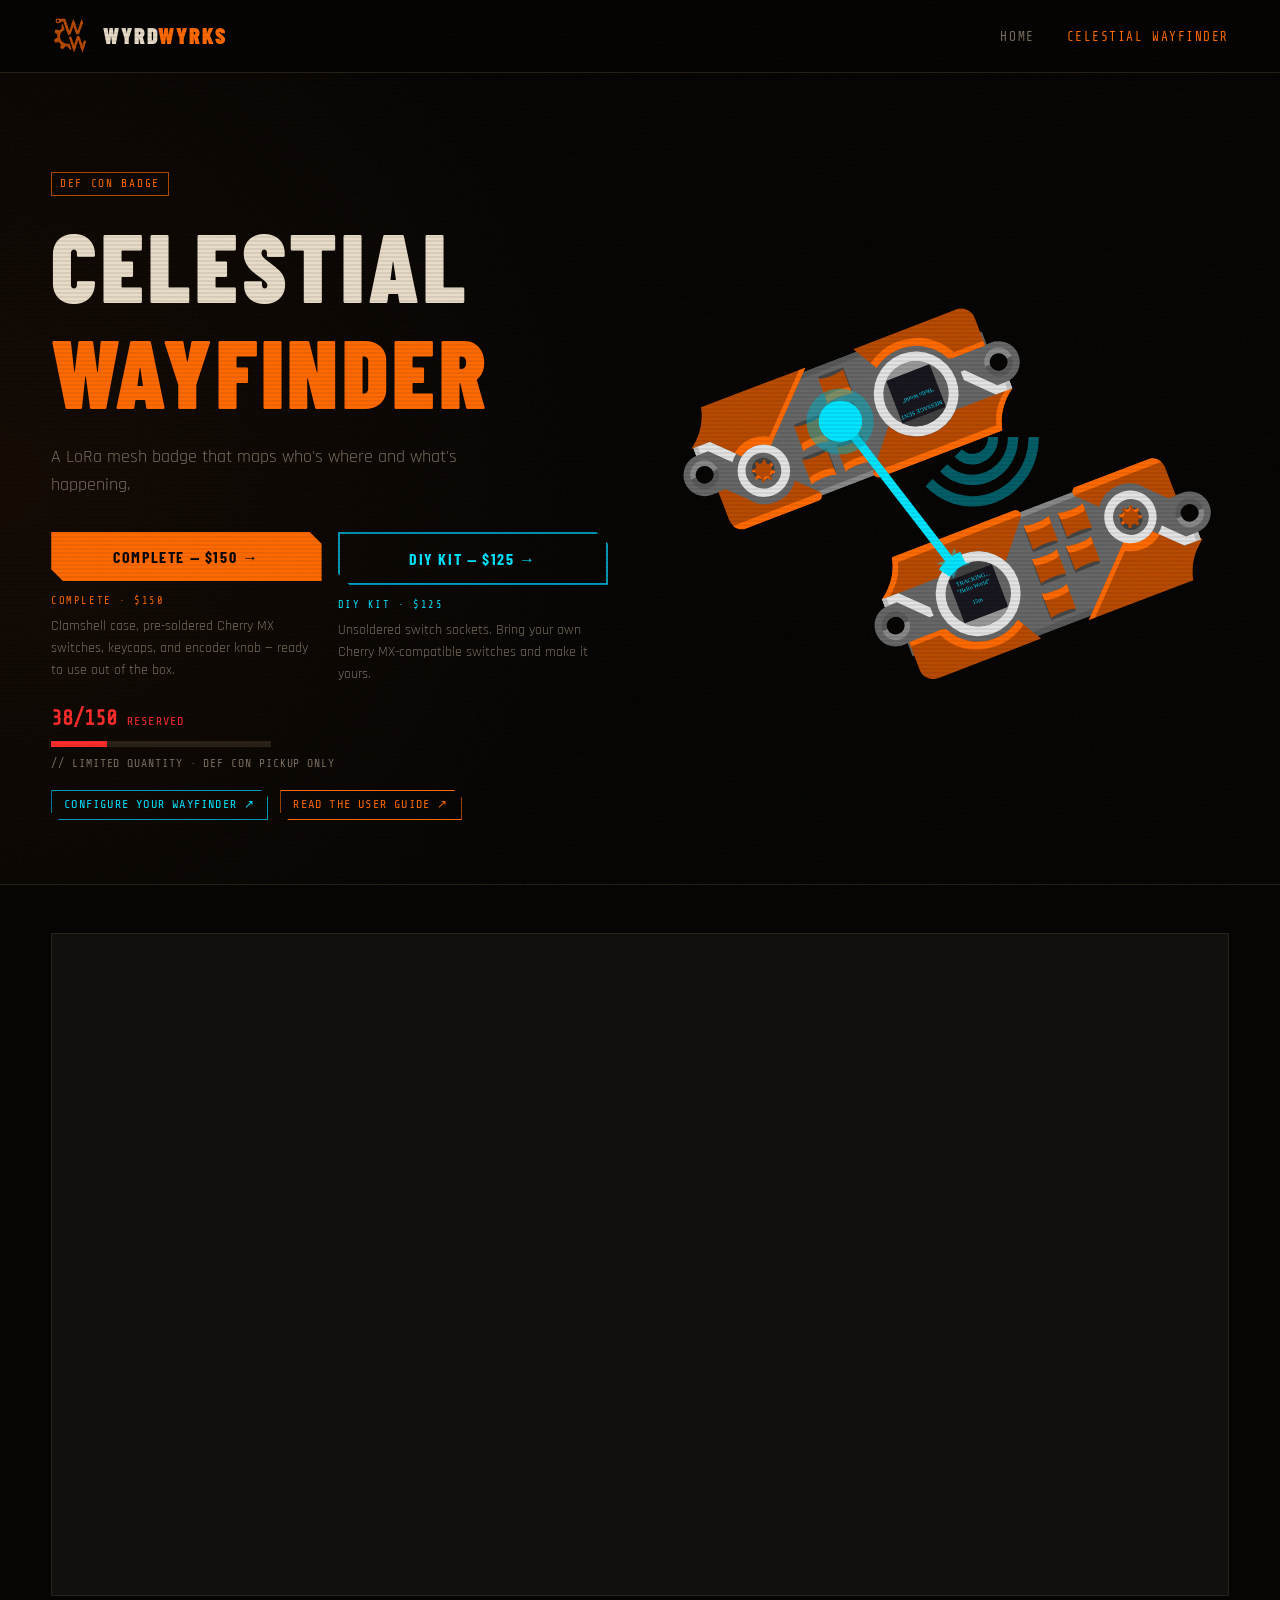
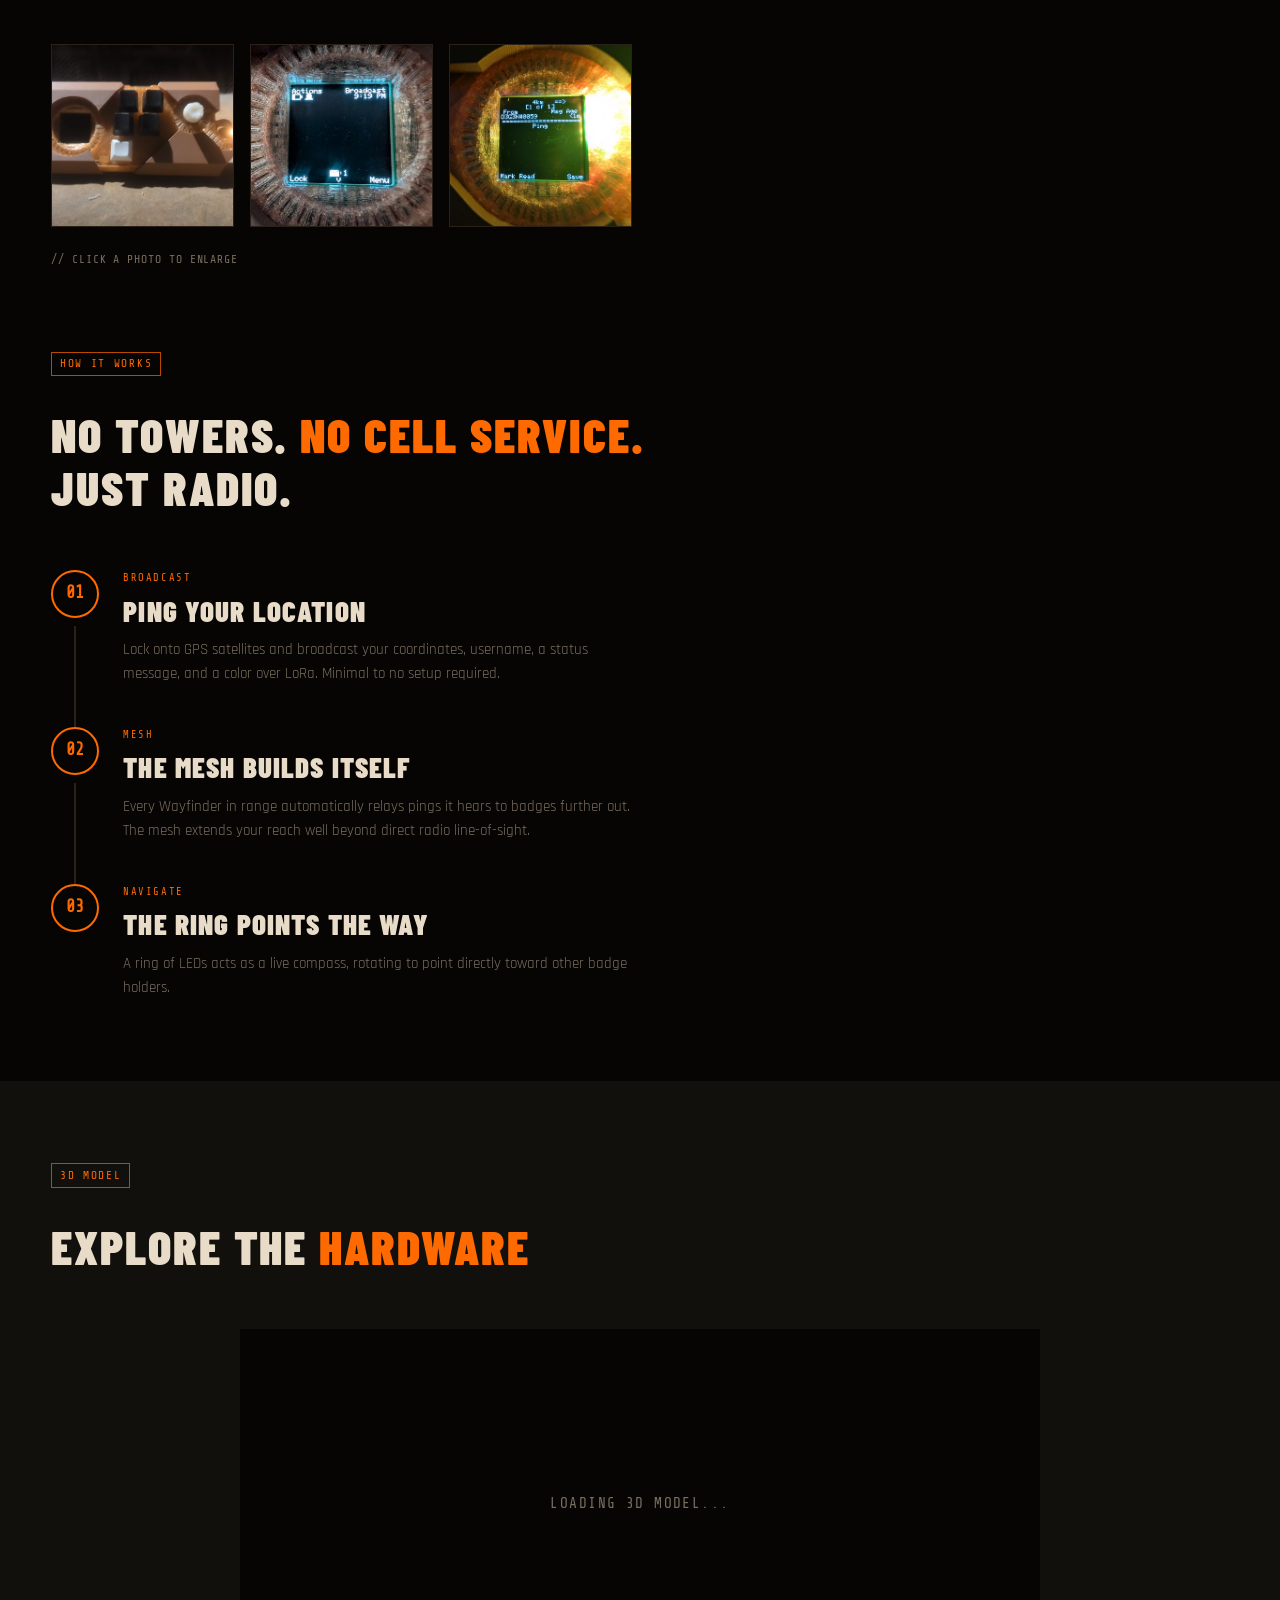
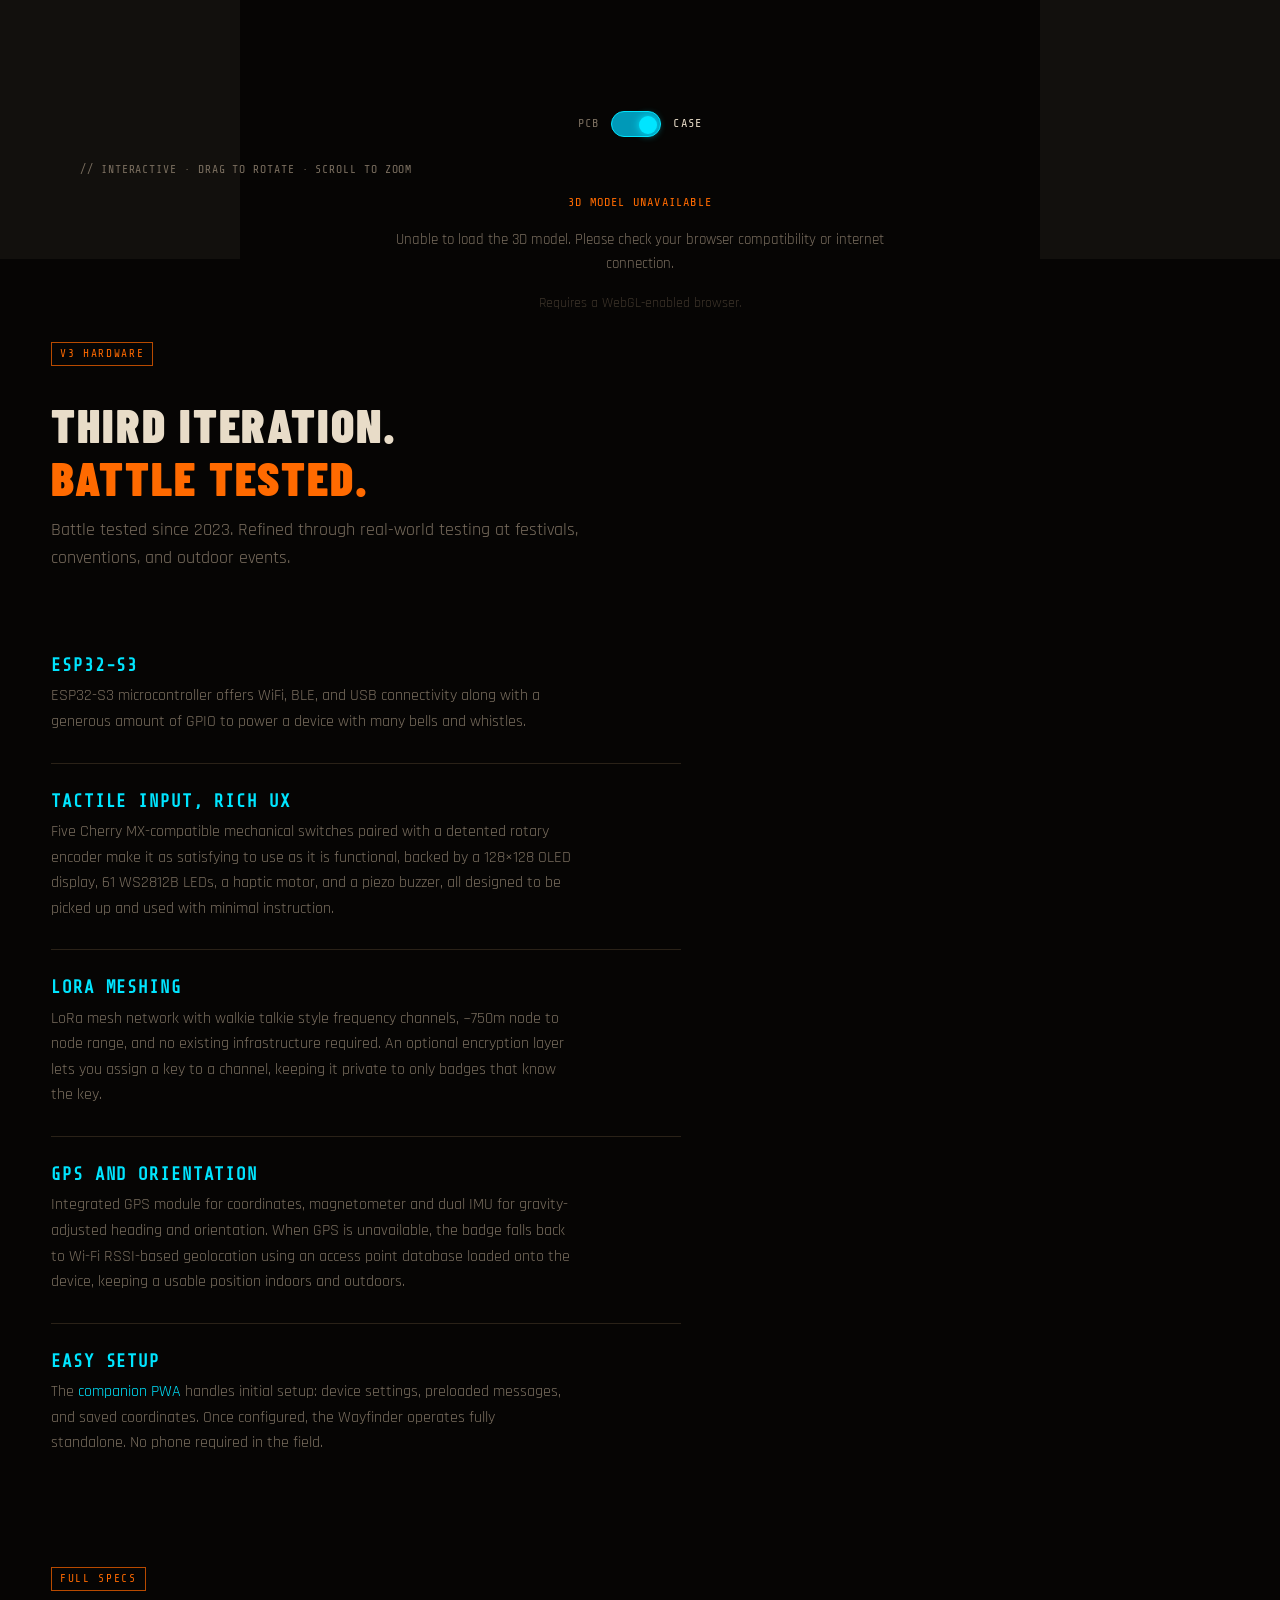
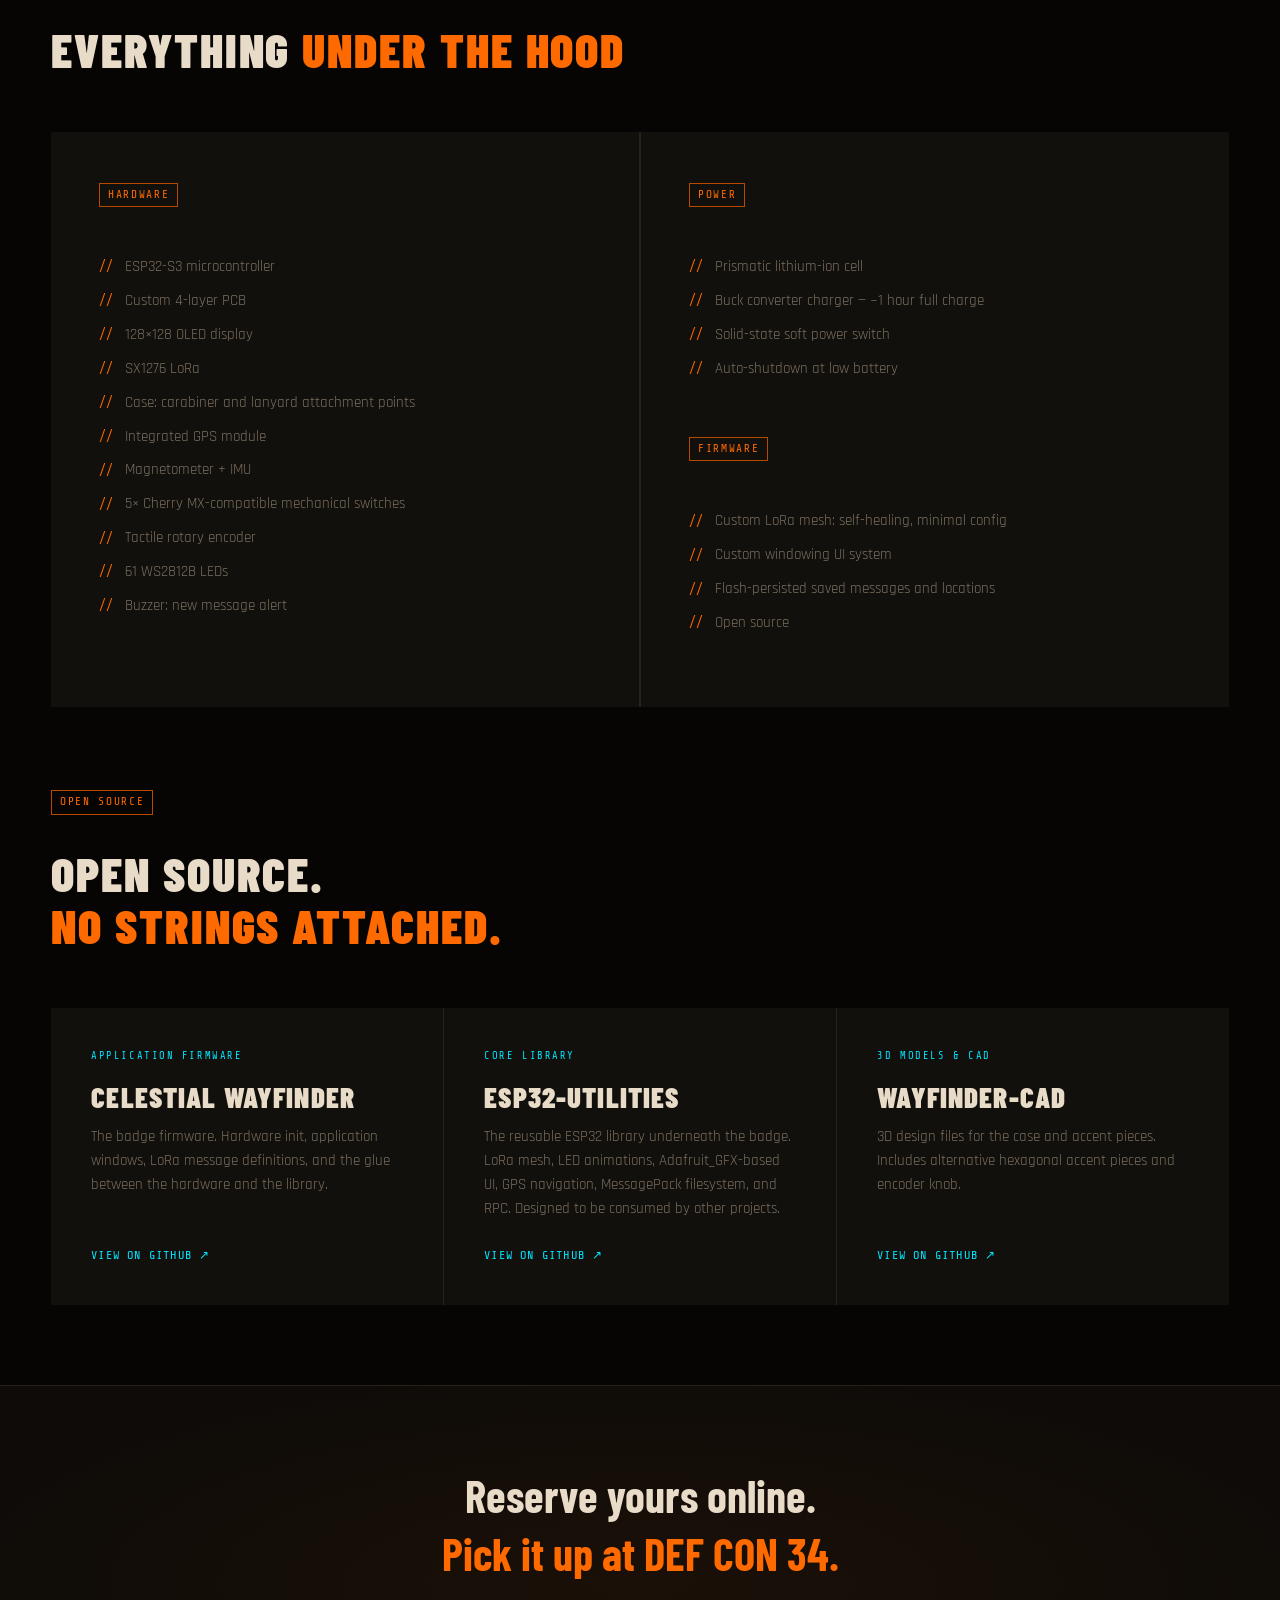
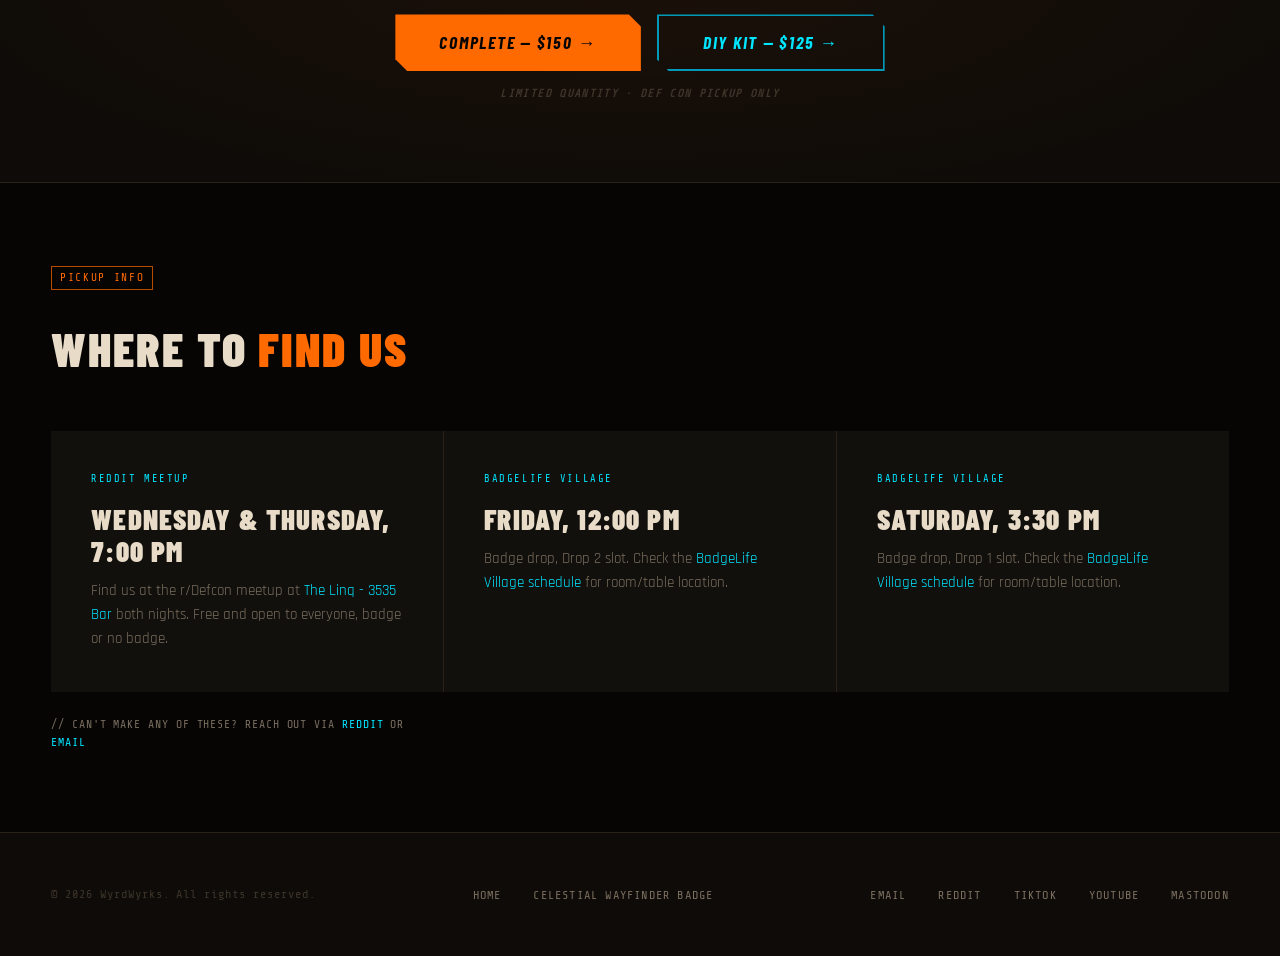
==== commit 4ce797de: "Merge branch 'main' of https://github.com/WyrdWyrks/WyrdWyrks.github.io" ====
--- a/celestial-wayfinder/index.html
+++ b/celestial-wayfinder/index.html
@@ -66,11 +66,11 @@
         </div>
         <div style="margin-top:1rem;">
           <div style="display:flex; align-items:baseline; gap:0.6rem; font-family:var(--font-mono);">
-            <span style="font-size:1.3rem; font-weight:700; color:var(--red)"><!--STOCK_SOLD-->33<!--/STOCK_SOLD-->/150</span>
+            <span style="font-size:1.3rem; font-weight:700; color:var(--red)"><!--STOCK_SOLD-->38<!--/STOCK_SOLD-->/150</span>
             <span style="font-size:0.75rem; letter-spacing:0.1em; color:var(--red)">RESERVED</span>
           </div>
           <div style="width:220px; height:6px; background:var(--border); overflow:hidden; margin-top:0.4rem;">
-            <div style="width:/*STOCK_PCT*/22.0%/*/STOCK_PCT*/; height:100%; background:var(--red);"></div>
+            <div style="width:/*STOCK_PCT*/25.3%/*/STOCK_PCT*/; height:100%; background:var(--red);"></div>
           </div>
           <p style="margin-top:0.5rem; font-family:var(--font-mono); font-size:0.72rem; color:var(--text-dim); letter-spacing:0.08em">
             // LIMITED QUANTITY · DEF CON PICKUP ONLY
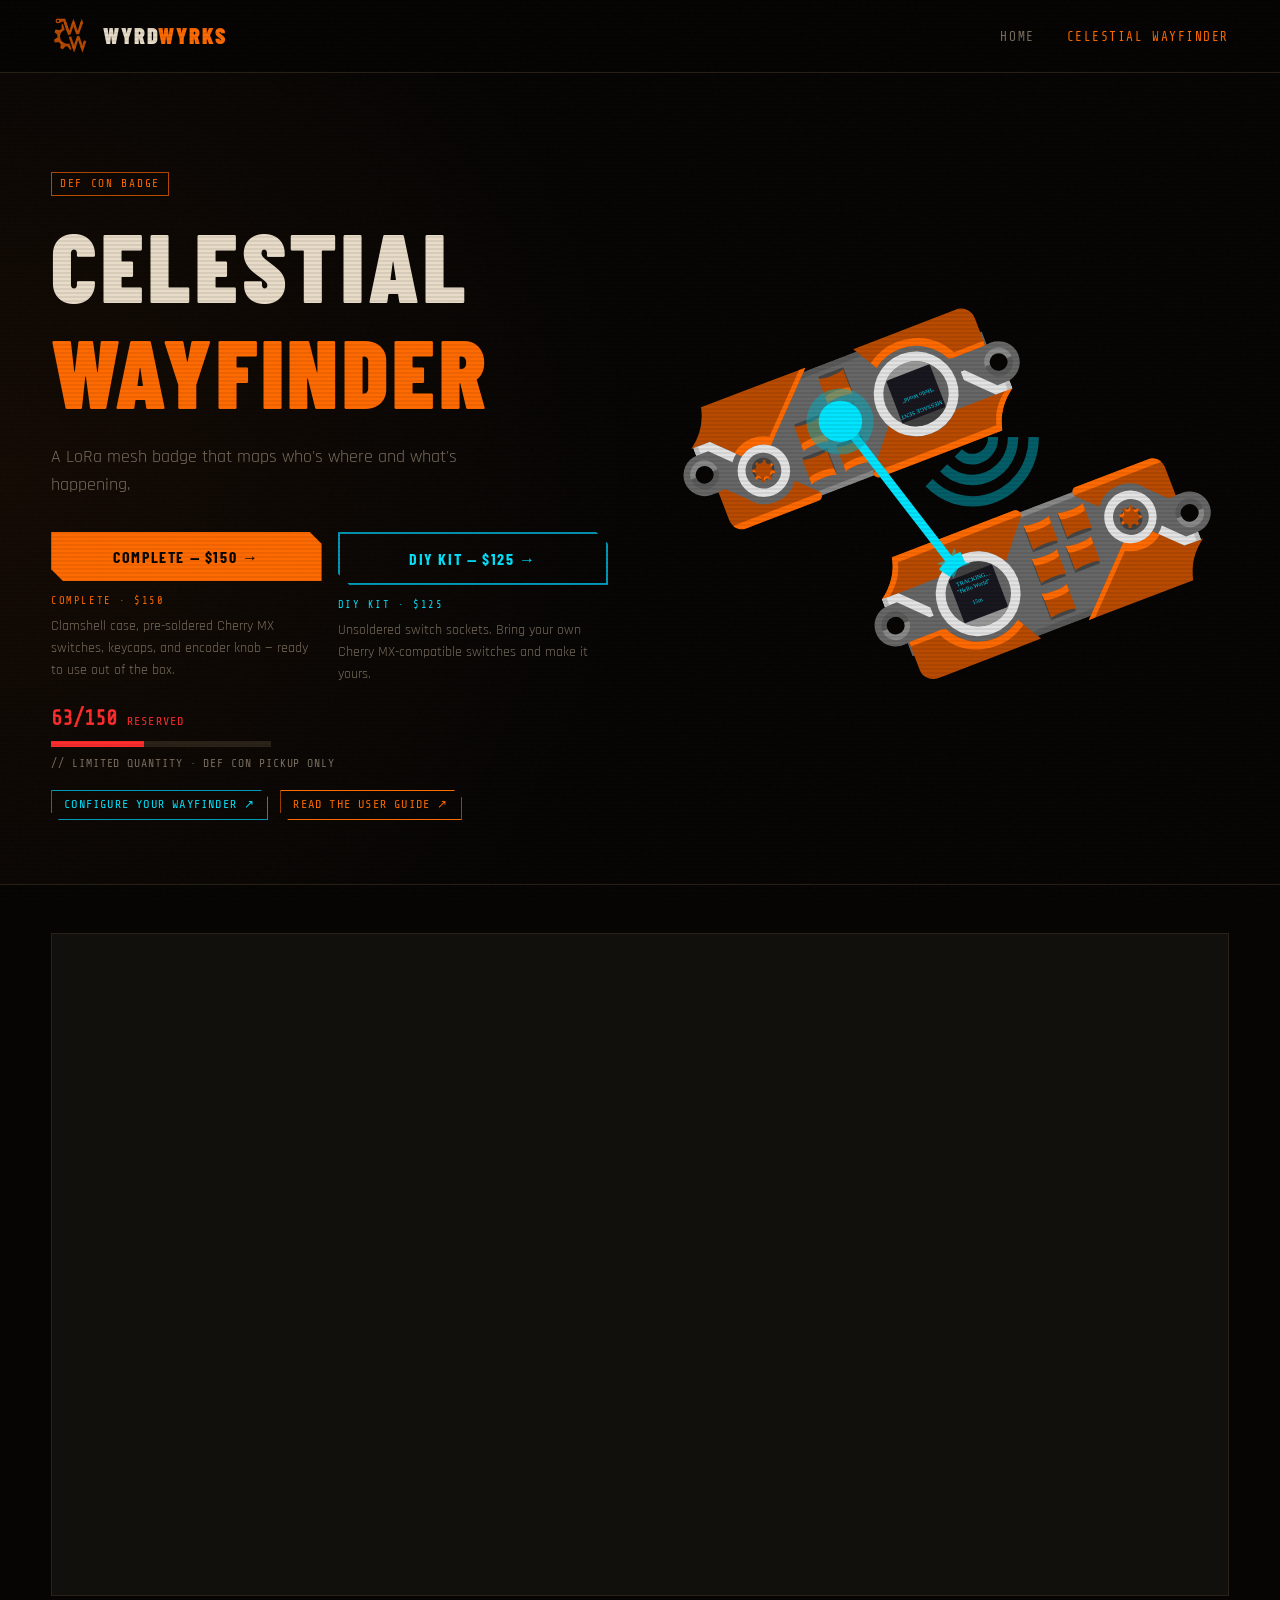
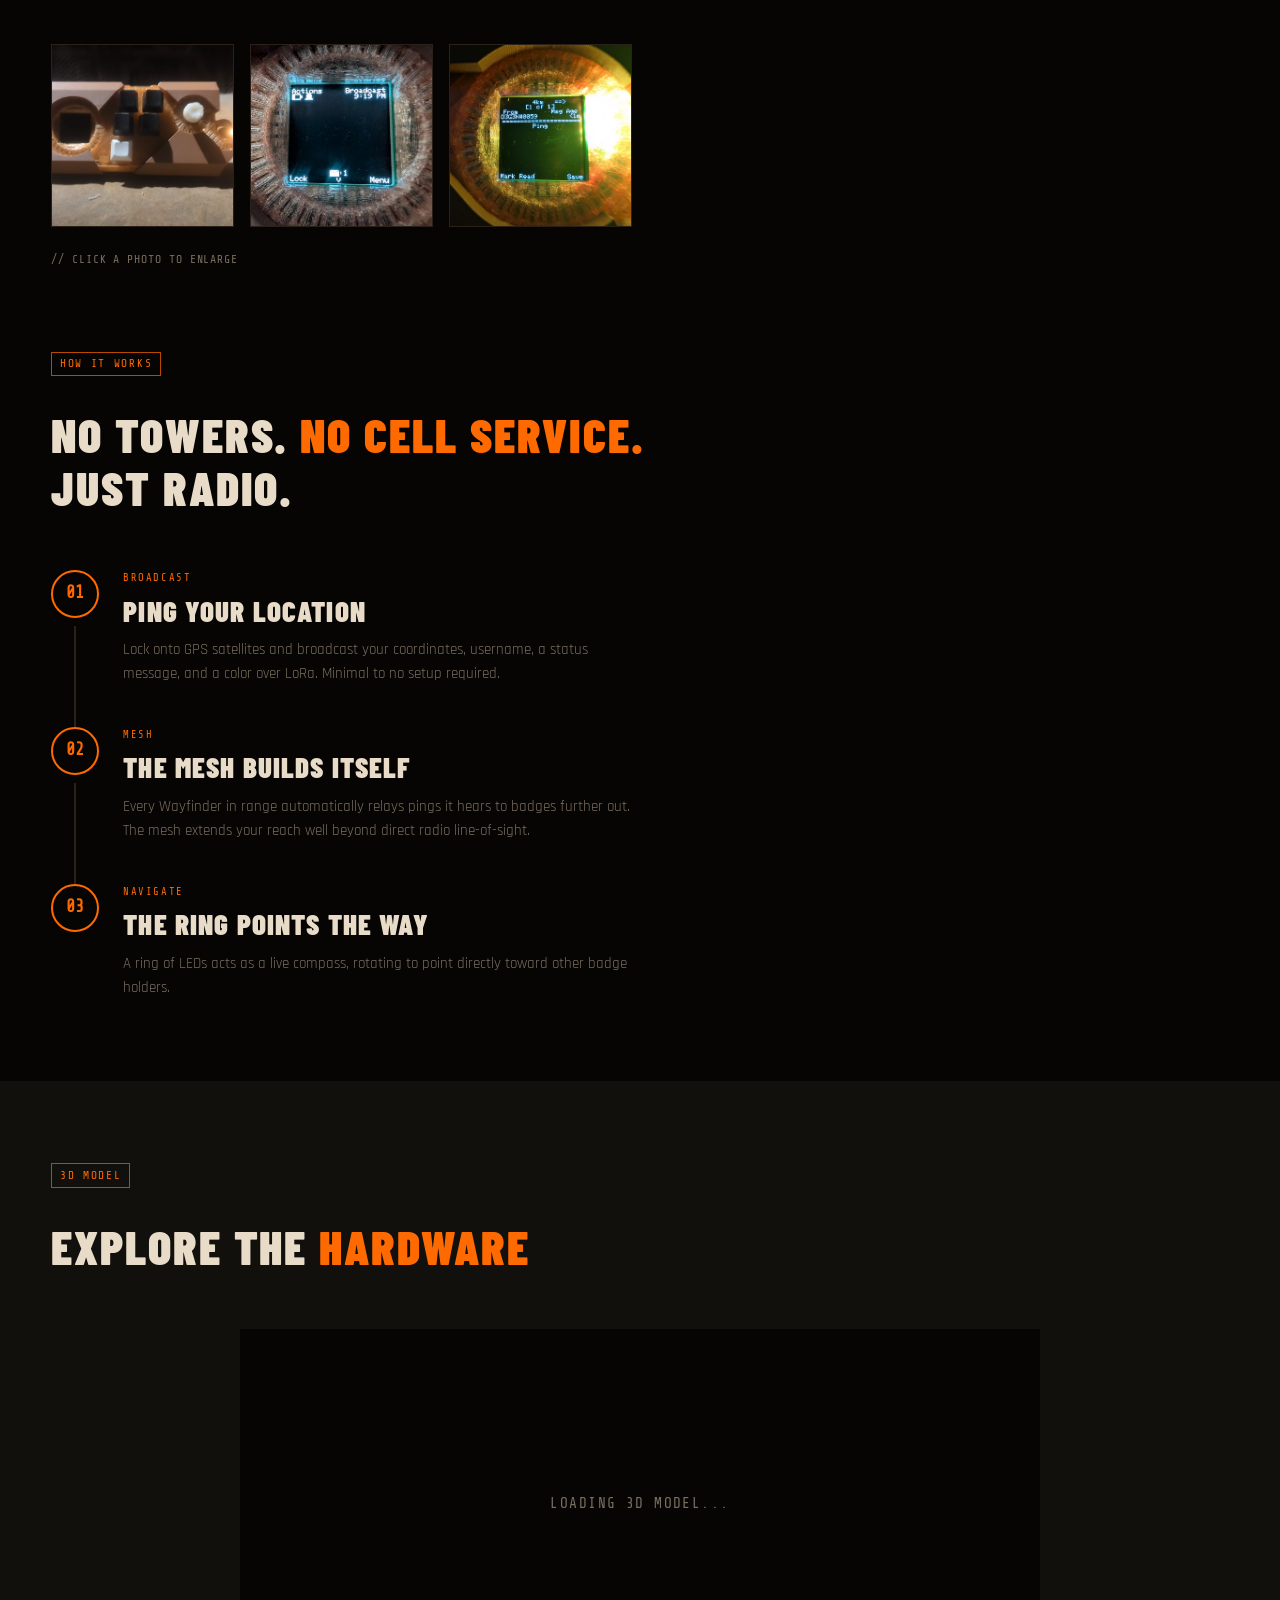
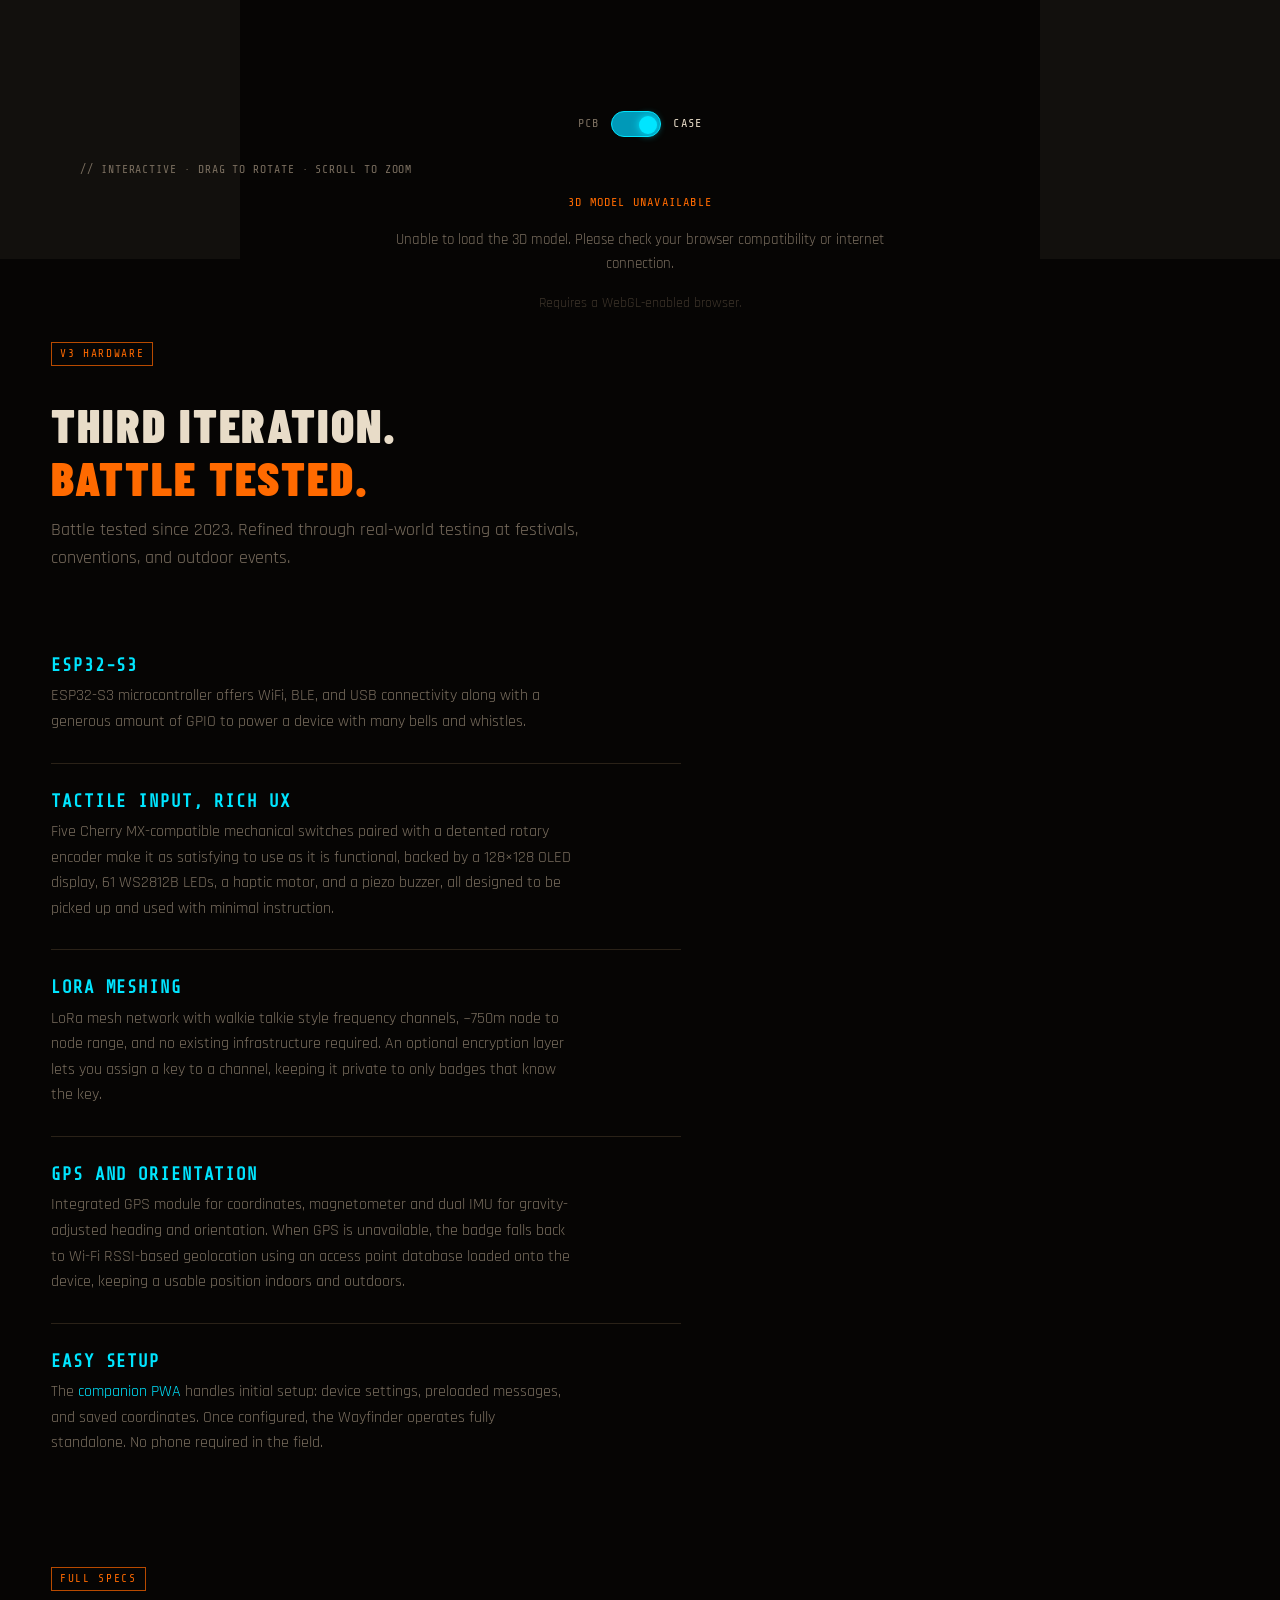
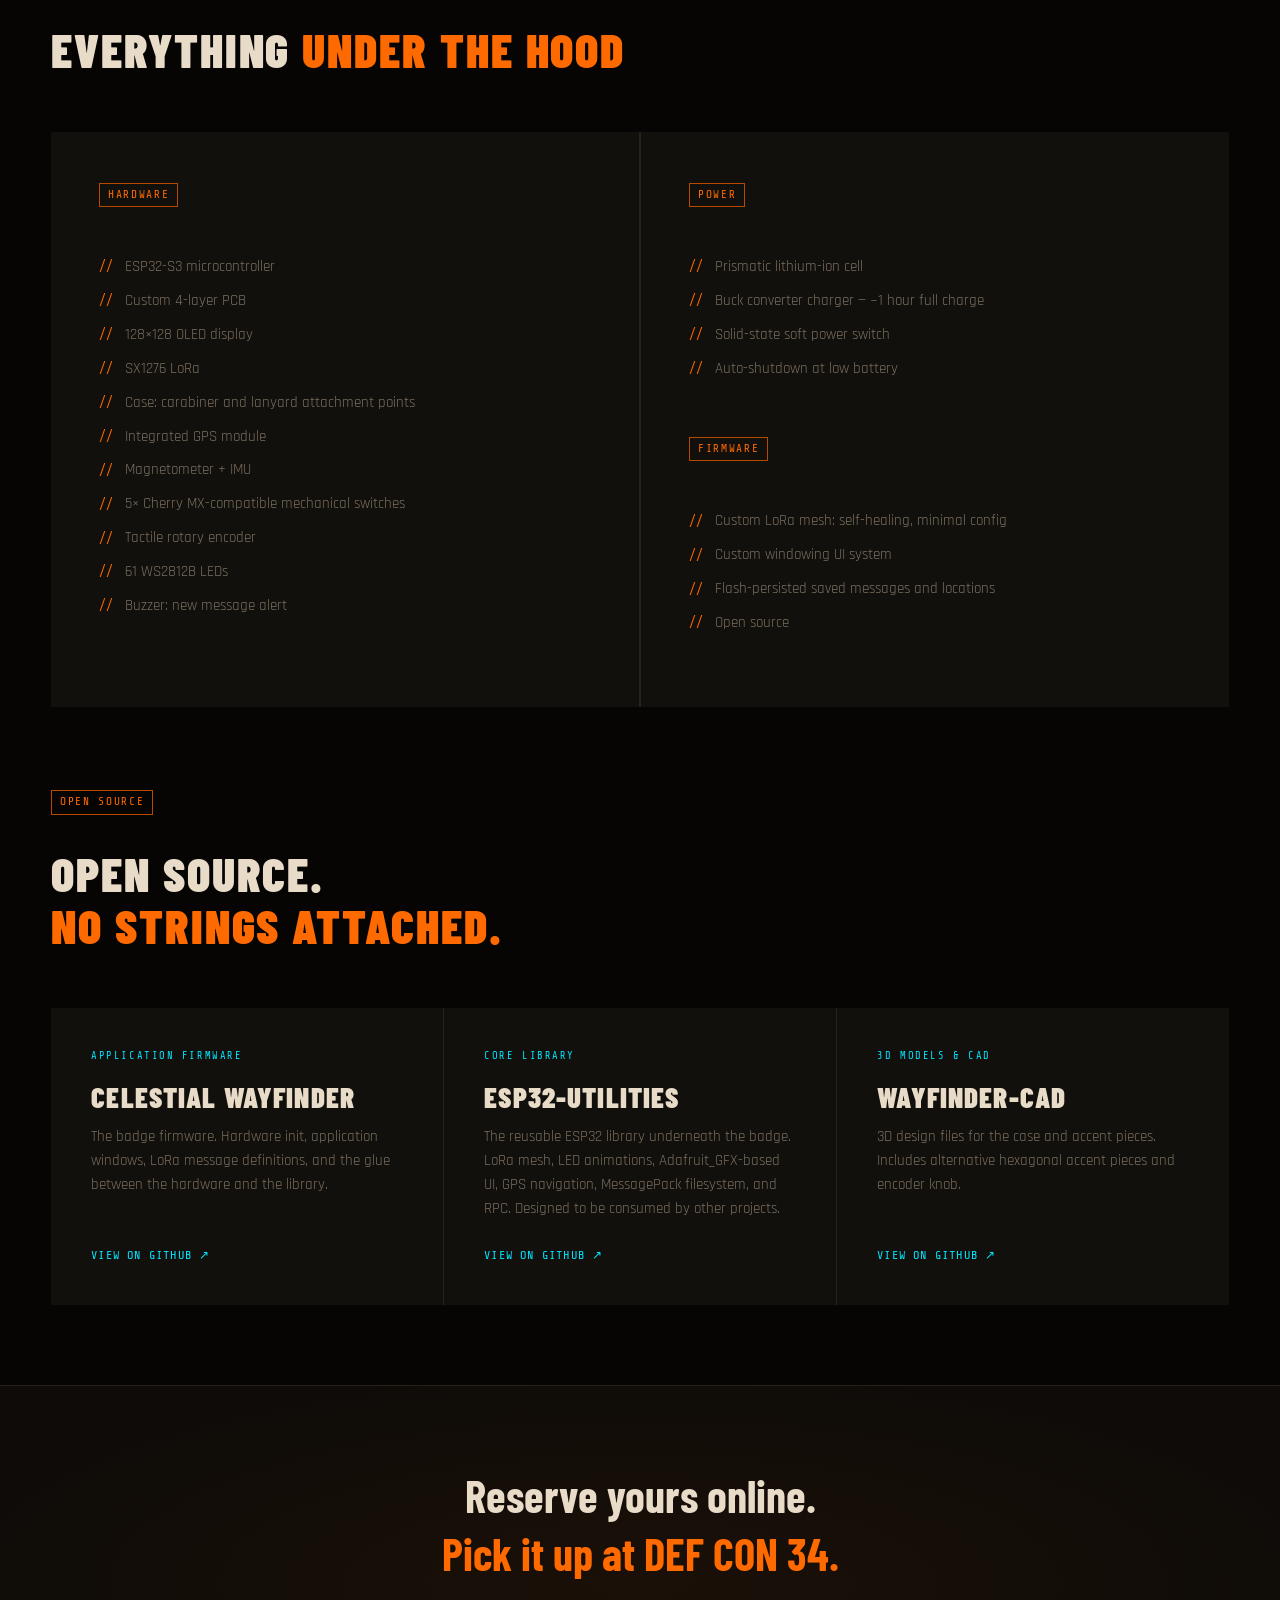
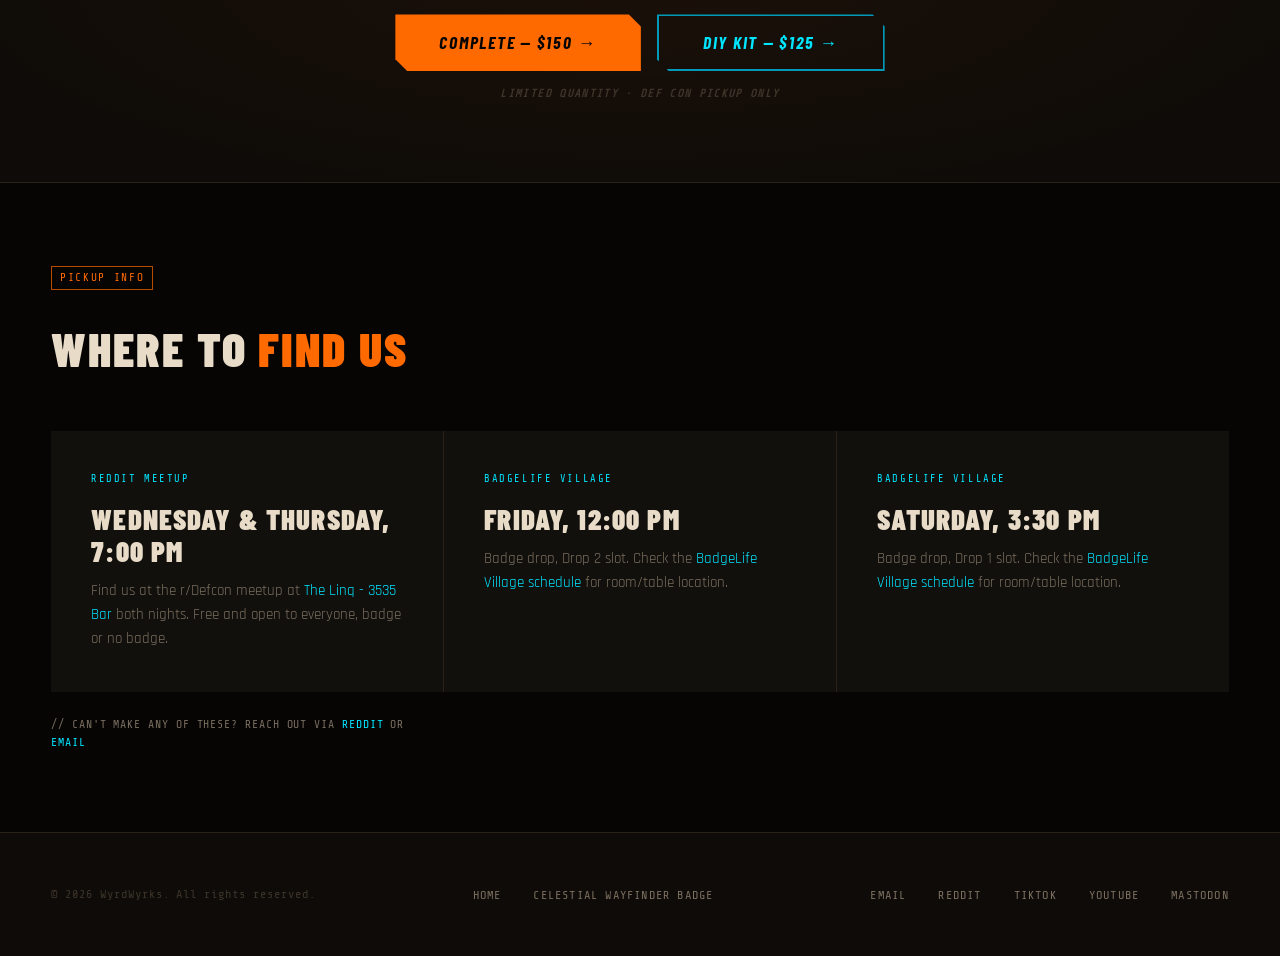
==== commit 83c60d3d: "Update Wayfinder stock count: 63/150 reserved" ====
--- a/celestial-wayfinder/index.html
+++ b/celestial-wayfinder/index.html
@@ -66,11 +66,11 @@
         </div>
         <div style="margin-top:1rem;">
           <div style="display:flex; align-items:baseline; gap:0.6rem; font-family:var(--font-mono);">
-            <span style="font-size:1.3rem; font-weight:700; color:var(--red)"><!--STOCK_SOLD-->38<!--/STOCK_SOLD-->/150</span>
+            <span style="font-size:1.3rem; font-weight:700; color:var(--red)"><!--STOCK_SOLD-->63<!--/STOCK_SOLD-->/150</span>
             <span style="font-size:0.75rem; letter-spacing:0.1em; color:var(--red)">RESERVED</span>
           </div>
           <div style="width:220px; height:6px; background:var(--border); overflow:hidden; margin-top:0.4rem;">
-            <div style="width:/*STOCK_PCT*/25.3%/*/STOCK_PCT*/; height:100%; background:var(--red);"></div>
+            <div style="width:/*STOCK_PCT*/42.0%/*/STOCK_PCT*/; height:100%; background:var(--red);"></div>
           </div>
           <p style="margin-top:0.5rem; font-family:var(--font-mono); font-size:0.72rem; color:var(--text-dim); letter-spacing:0.08em">
             // LIMITED QUANTITY · DEF CON PICKUP ONLY
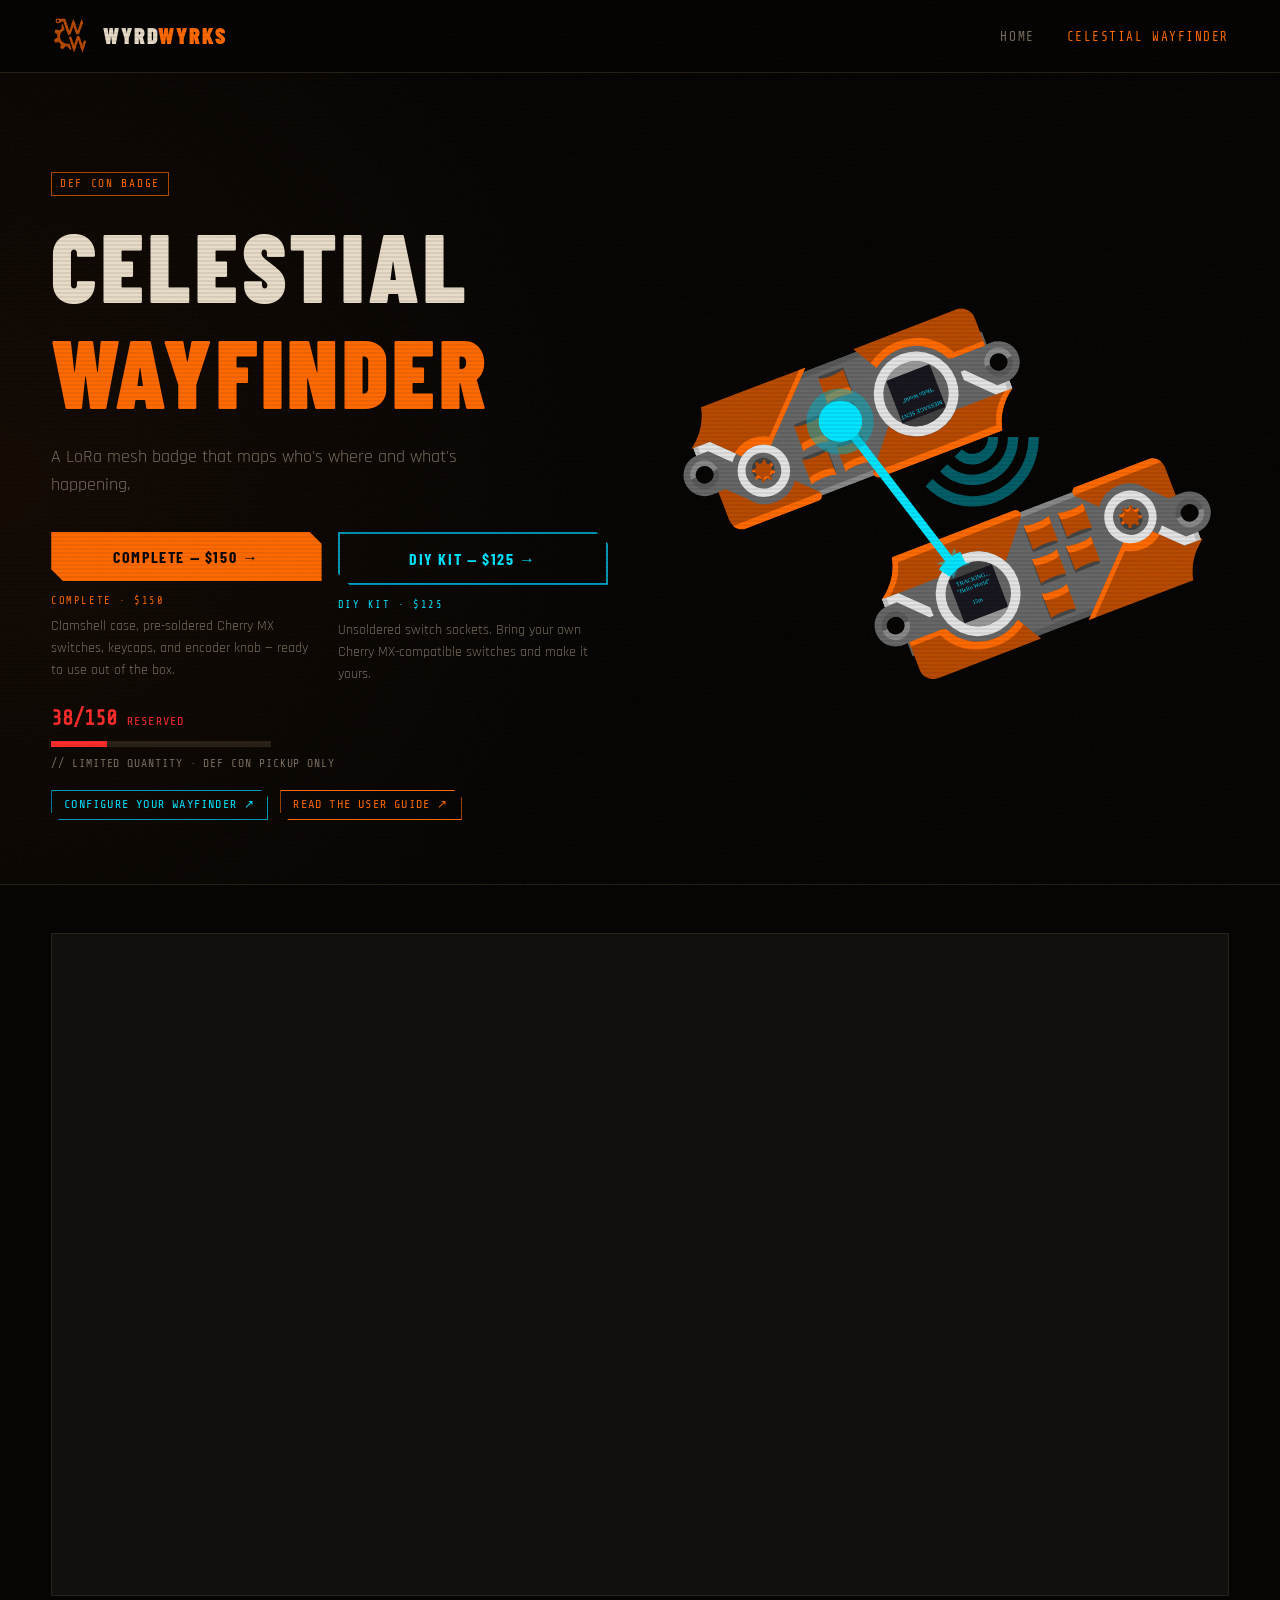
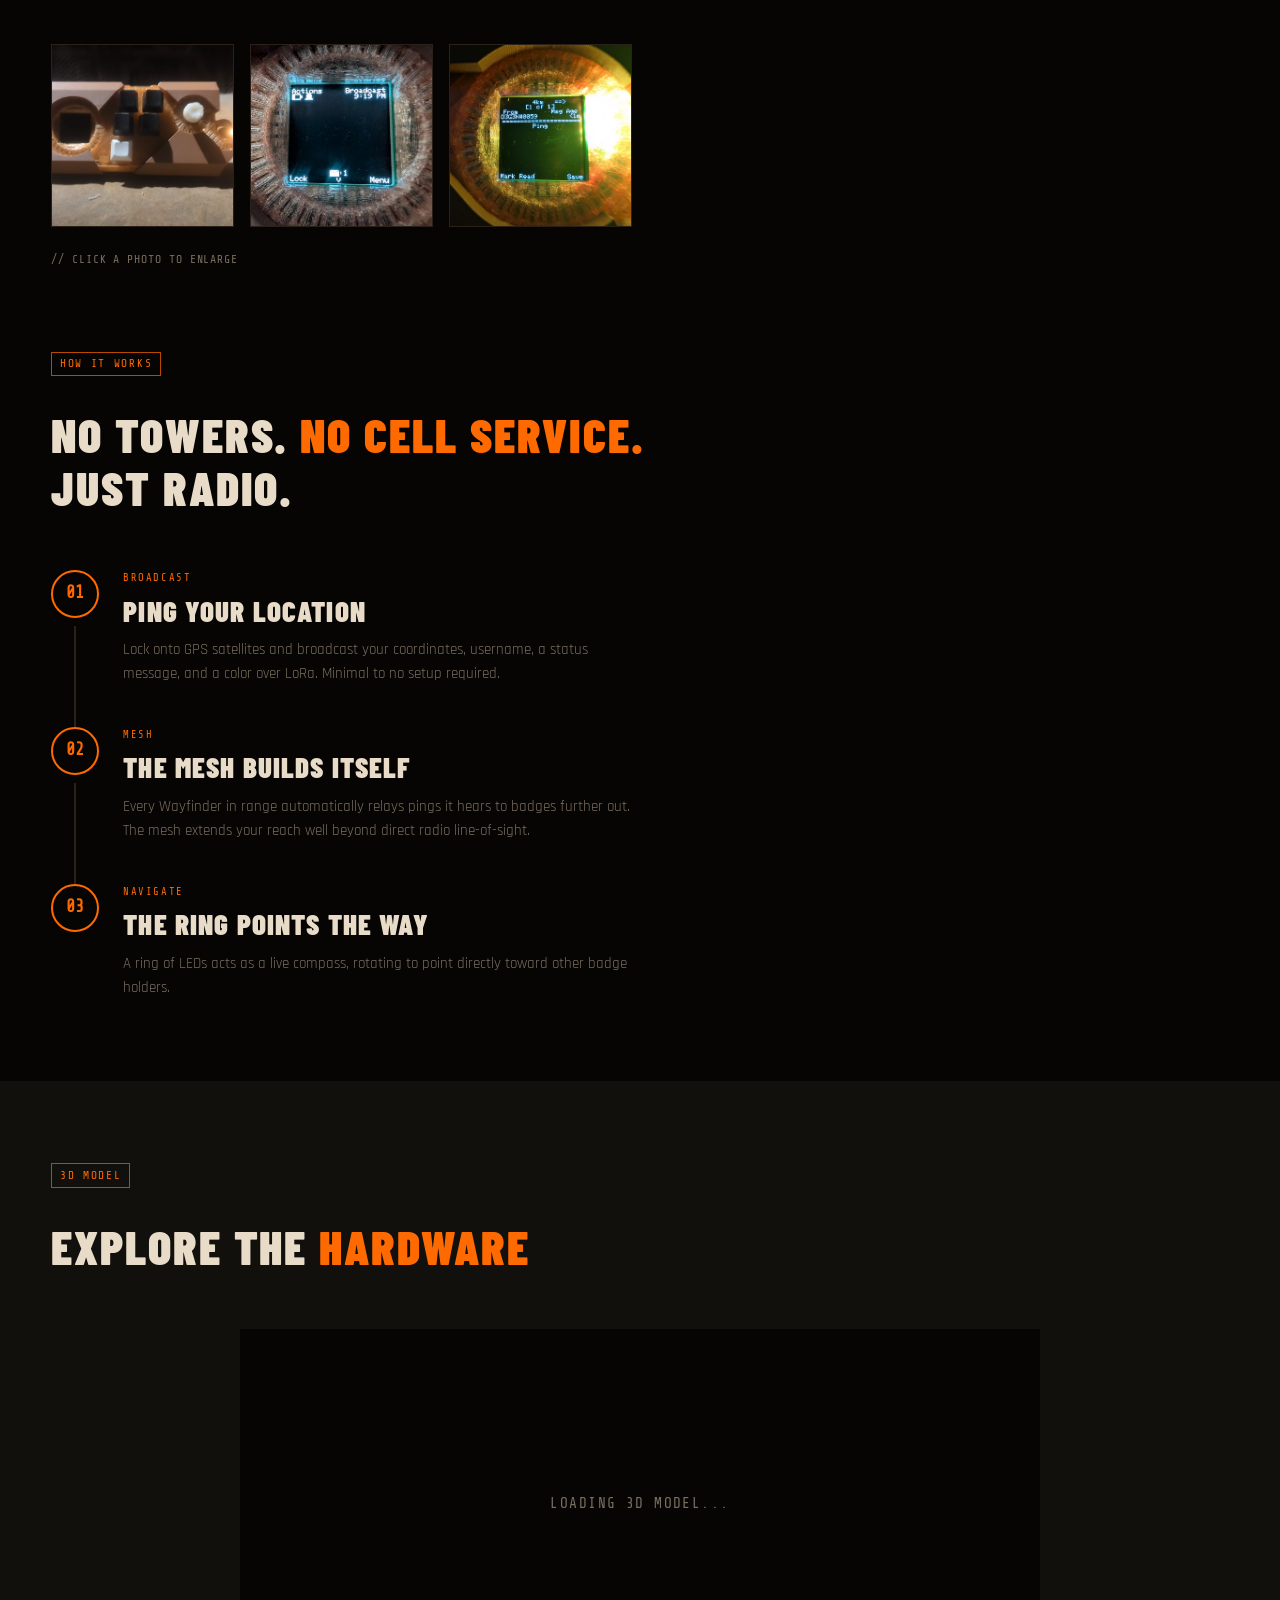
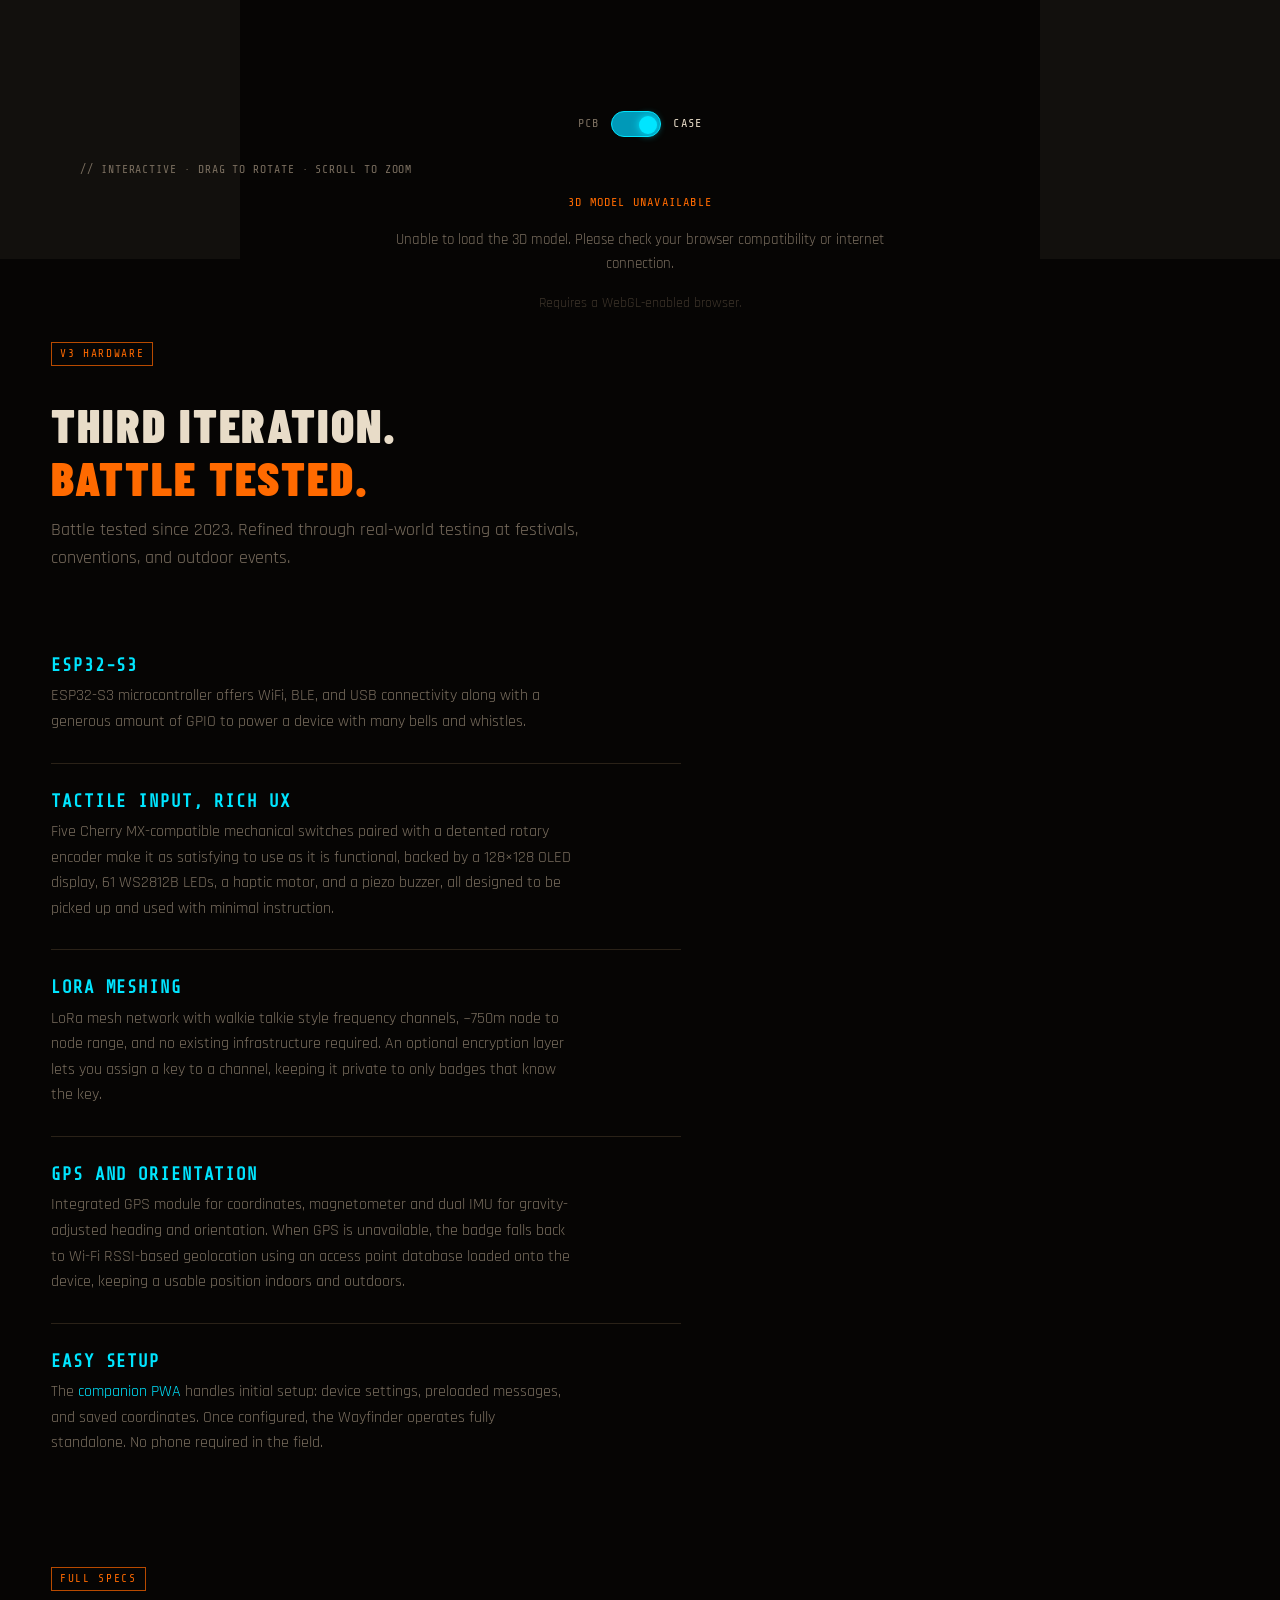
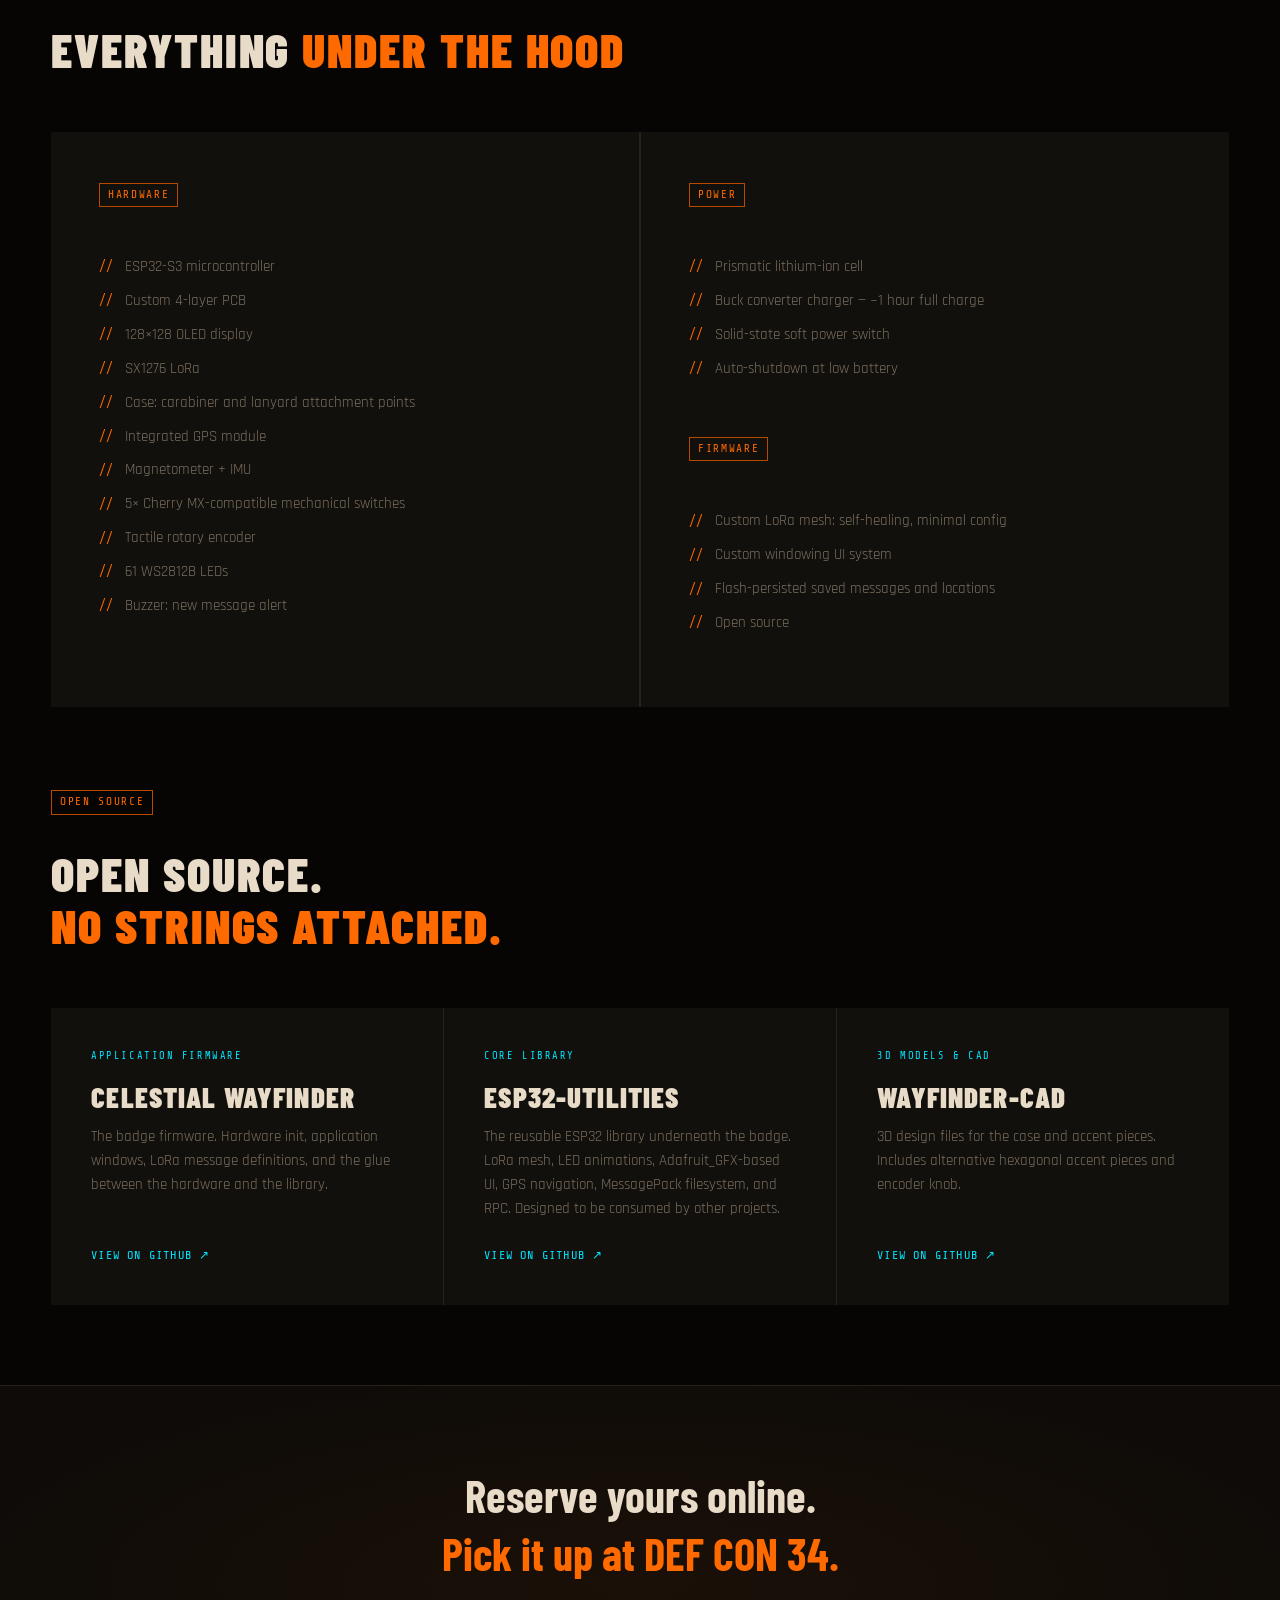
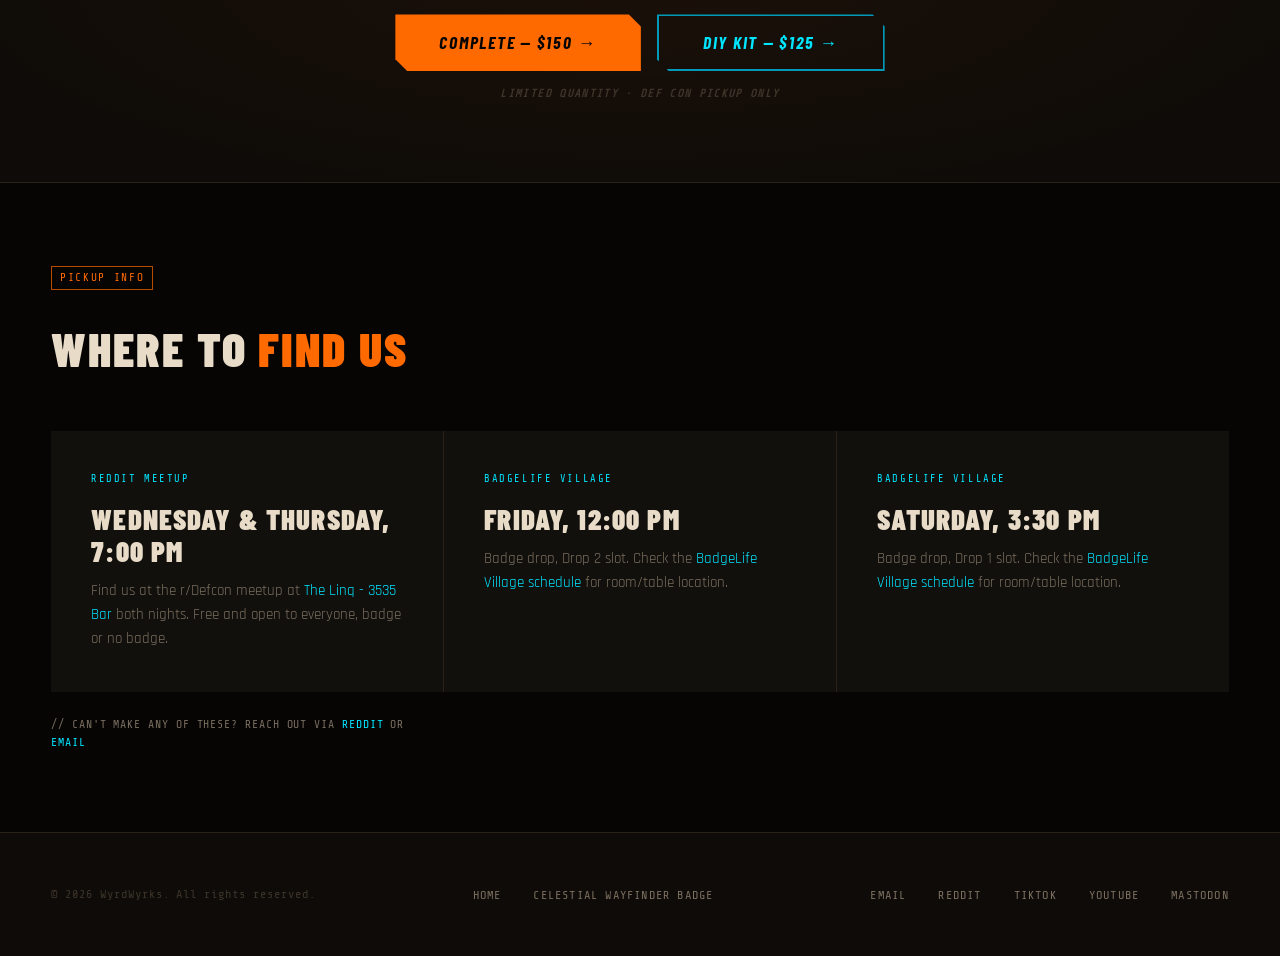
==== commit cdf6329a: "Update Wayfinder stock count: 38/150 reserved" ====
--- a/celestial-wayfinder/index.html
+++ b/celestial-wayfinder/index.html
@@ -66,11 +66,11 @@
         </div>
         <div style="margin-top:1rem;">
           <div style="display:flex; align-items:baseline; gap:0.6rem; font-family:var(--font-mono);">
-            <span style="font-size:1.3rem; font-weight:700; color:var(--red)"><!--STOCK_SOLD-->63<!--/STOCK_SOLD-->/150</span>
+            <span style="font-size:1.3rem; font-weight:700; color:var(--red)"><!--STOCK_SOLD-->38<!--/STOCK_SOLD-->/150</span>
             <span style="font-size:0.75rem; letter-spacing:0.1em; color:var(--red)">RESERVED</span>
           </div>
           <div style="width:220px; height:6px; background:var(--border); overflow:hidden; margin-top:0.4rem;">
-            <div style="width:/*STOCK_PCT*/42.0%/*/STOCK_PCT*/; height:100%; background:var(--red);"></div>
+            <div style="width:/*STOCK_PCT*/25.3%/*/STOCK_PCT*/; height:100%; background:var(--red);"></div>
           </div>
           <p style="margin-top:0.5rem; font-family:var(--font-mono); font-size:0.72rem; color:var(--text-dim); letter-spacing:0.08em">
             // LIMITED QUANTITY · DEF CON PICKUP ONLY
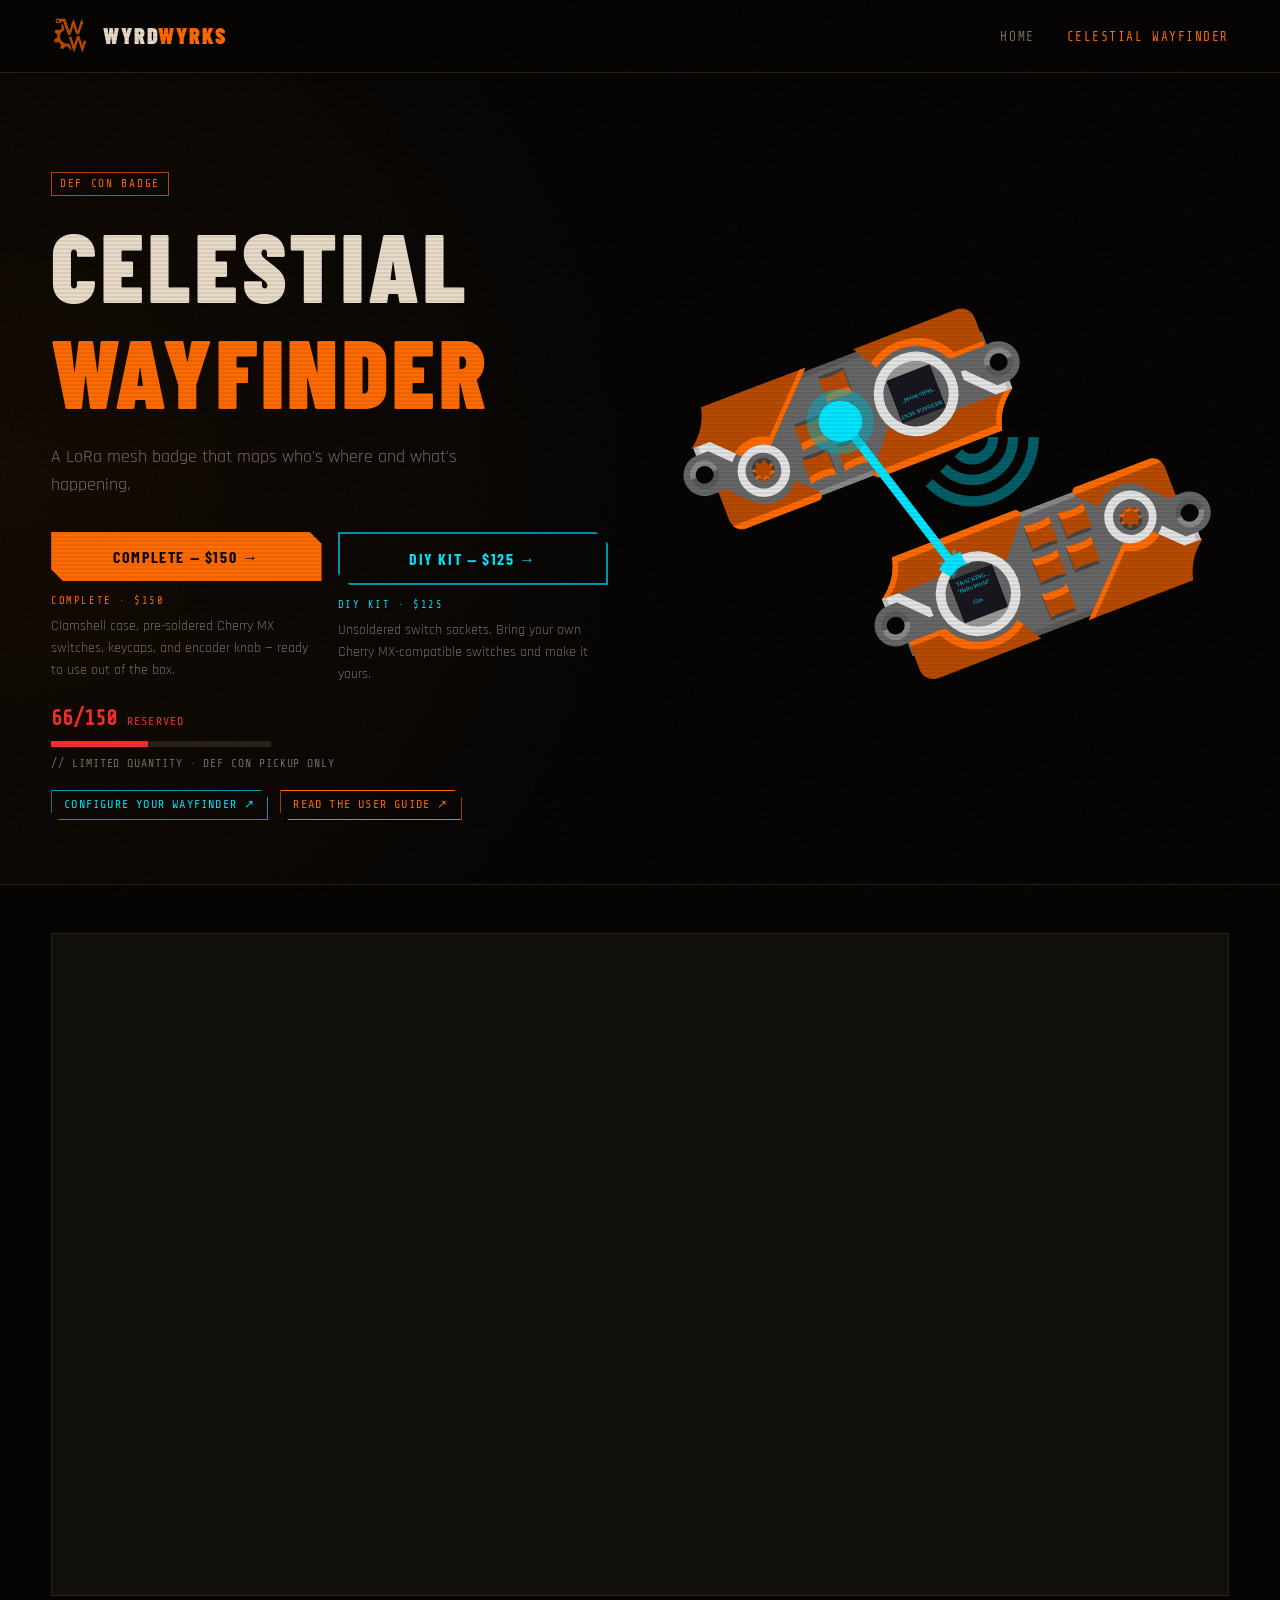
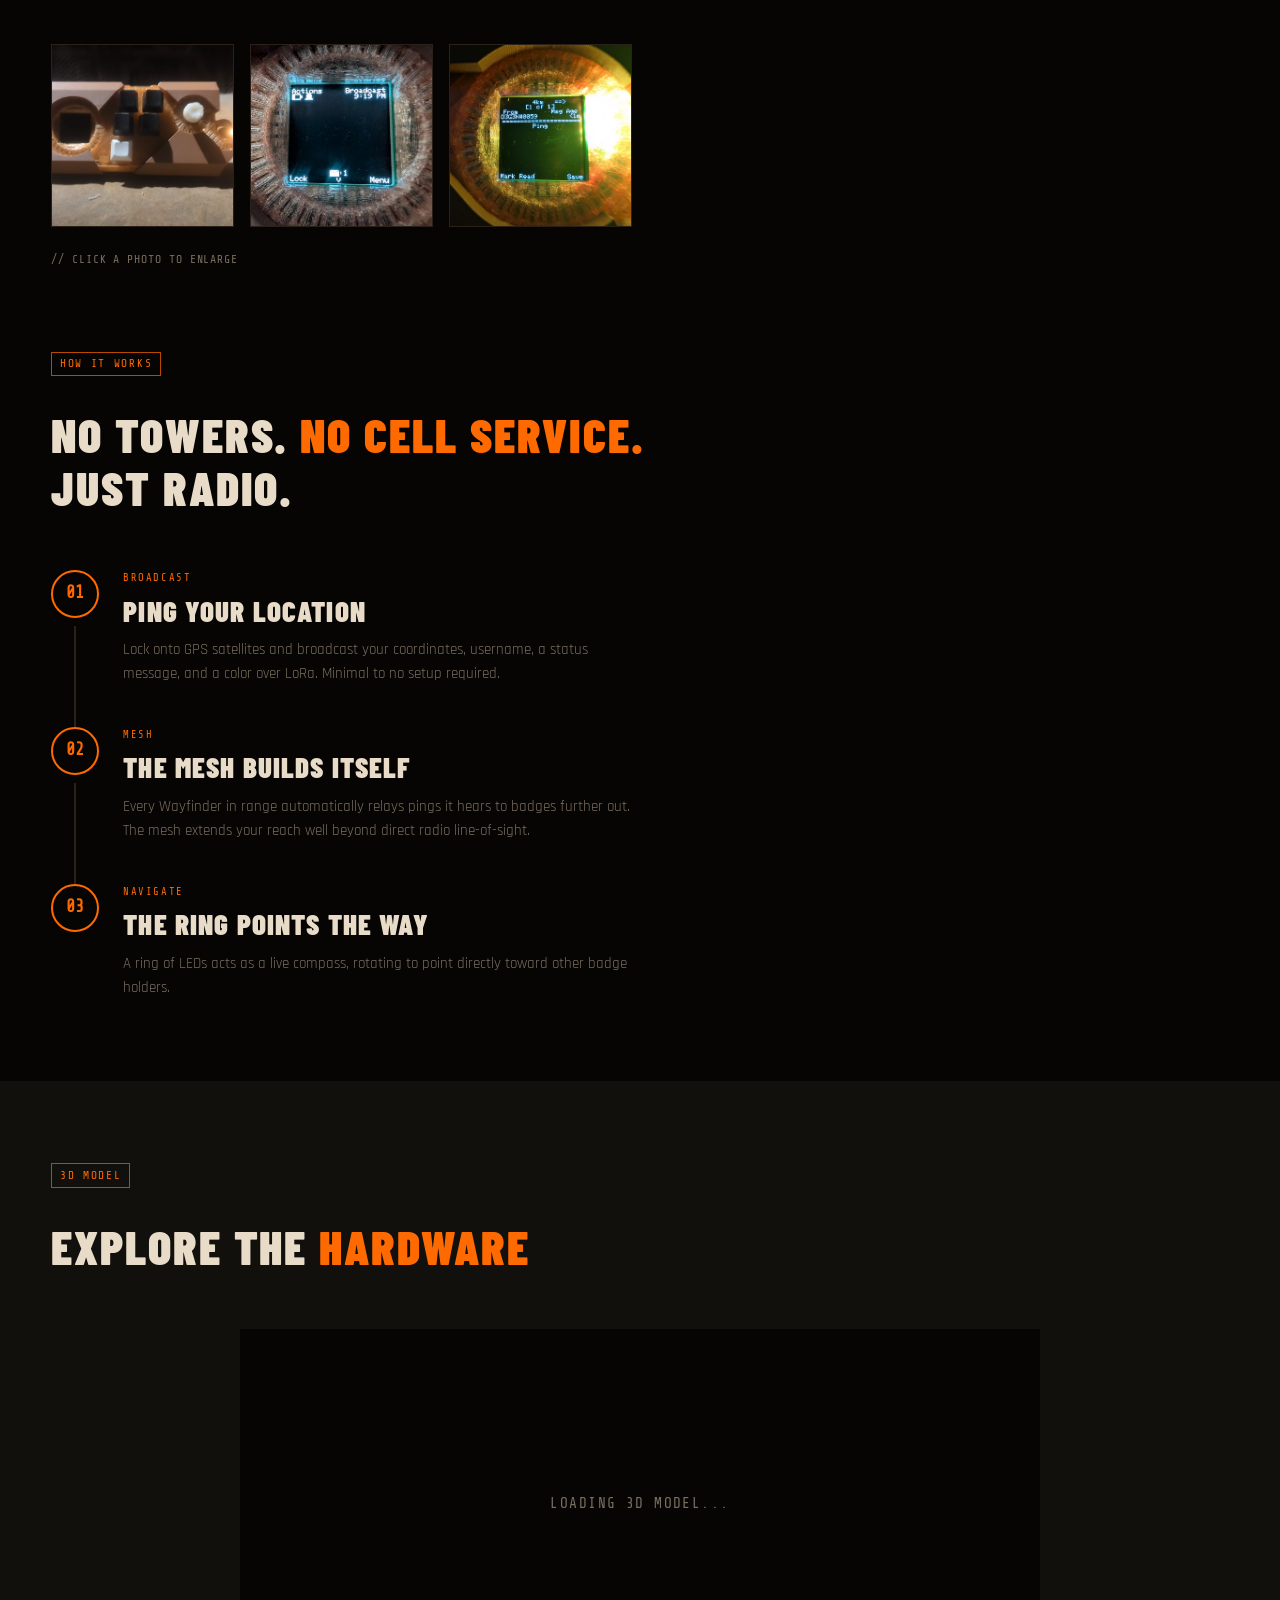
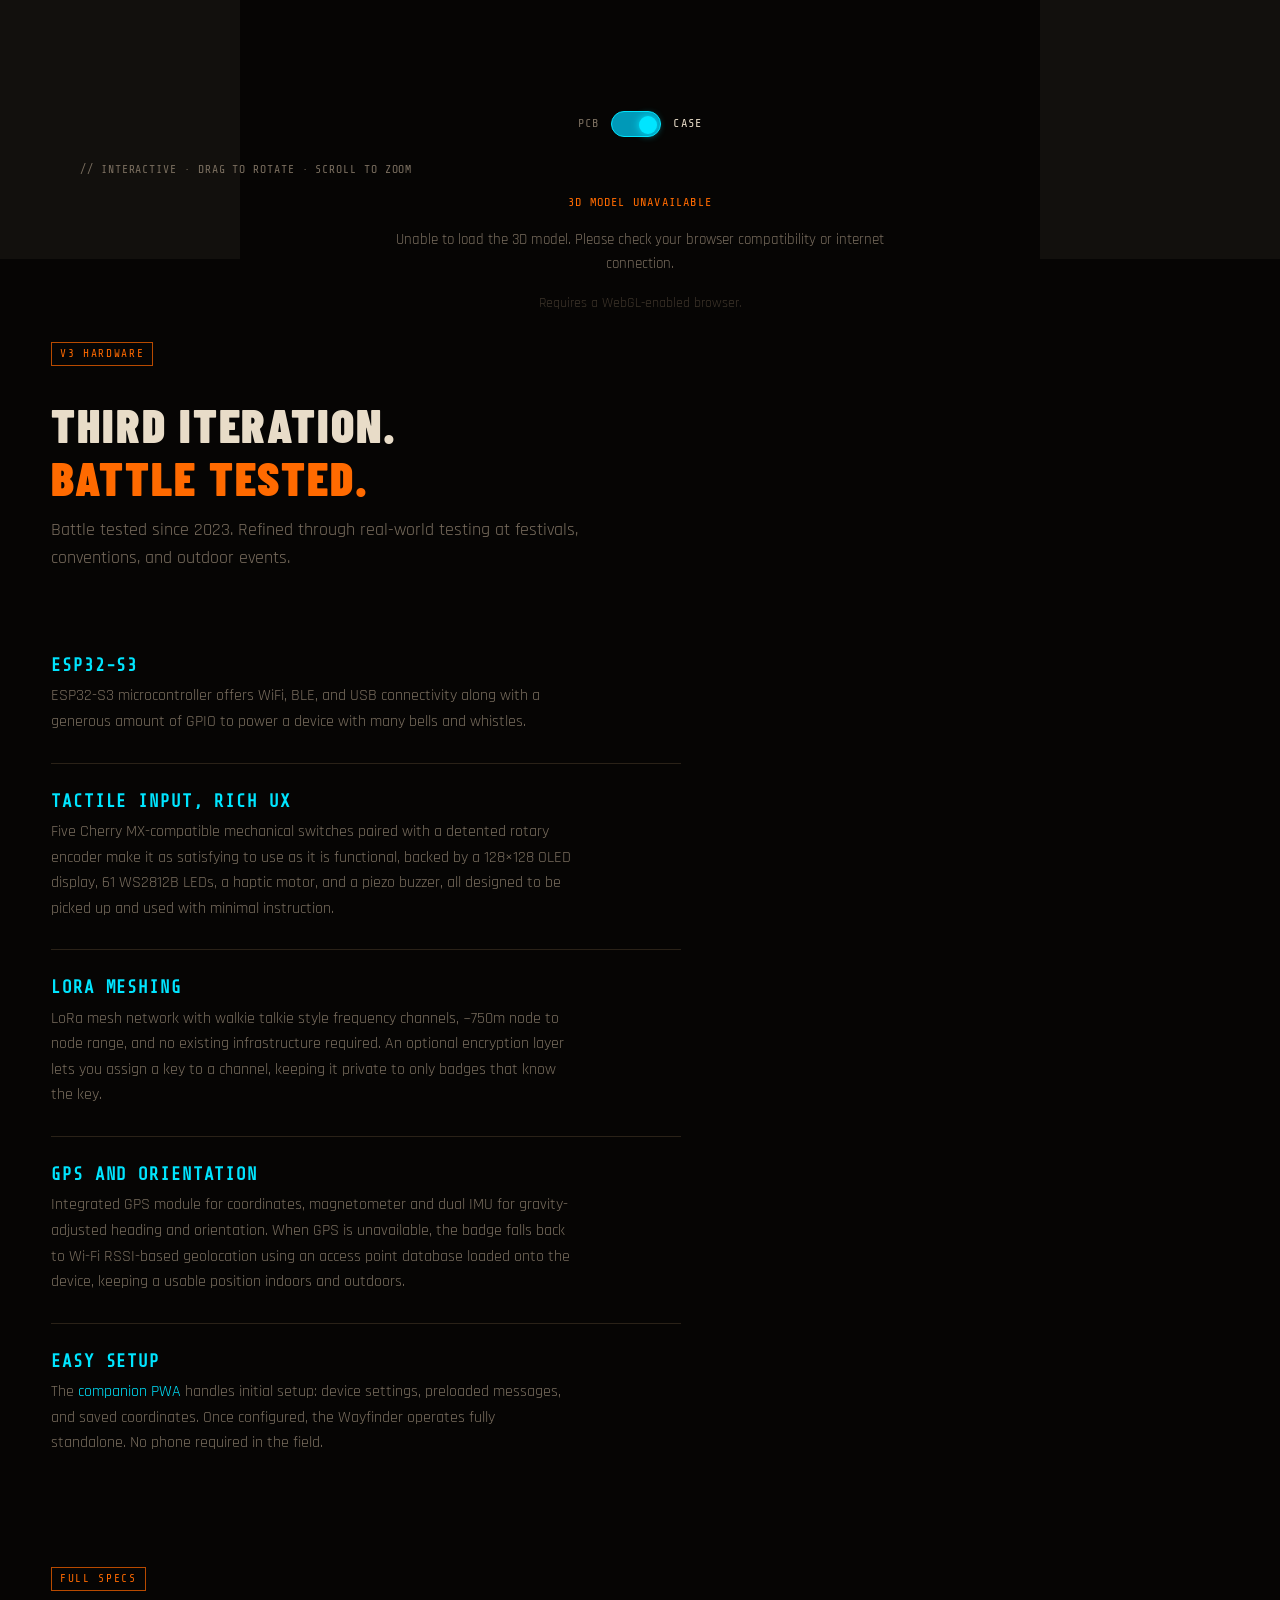
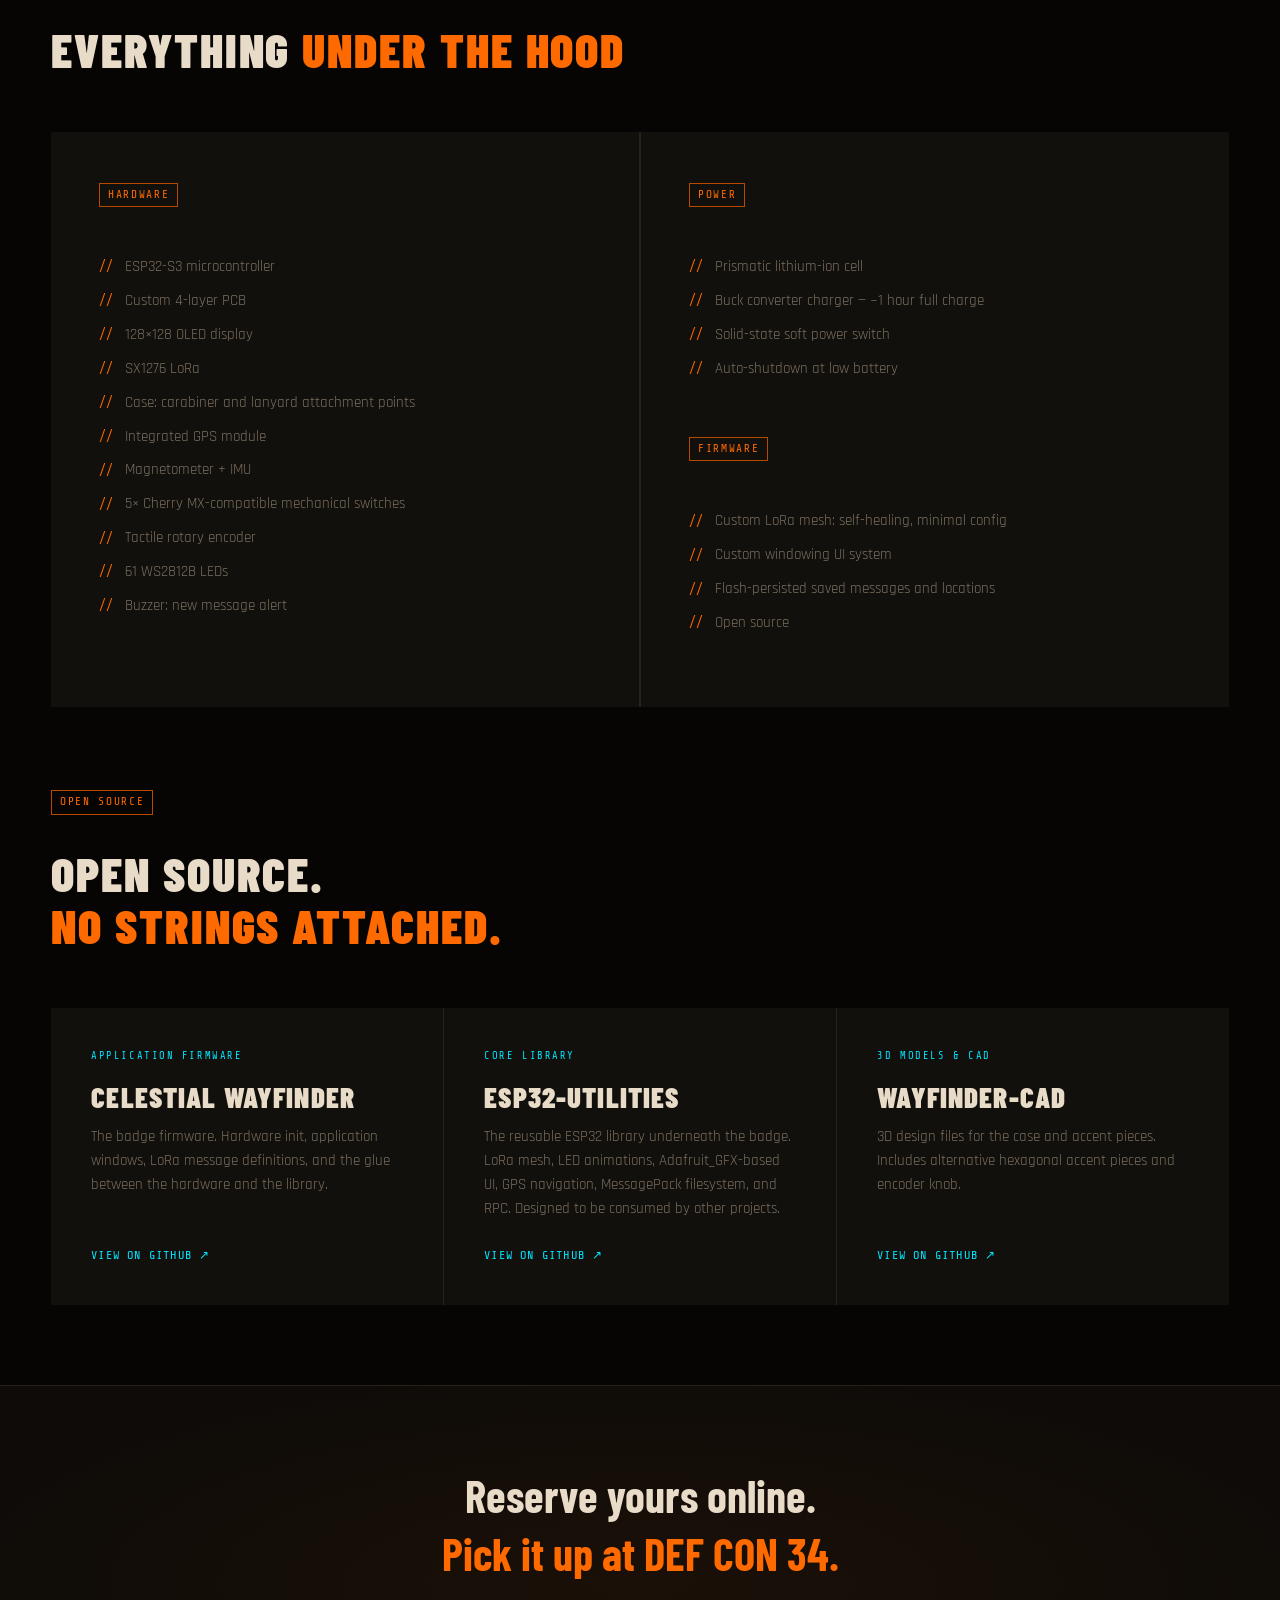
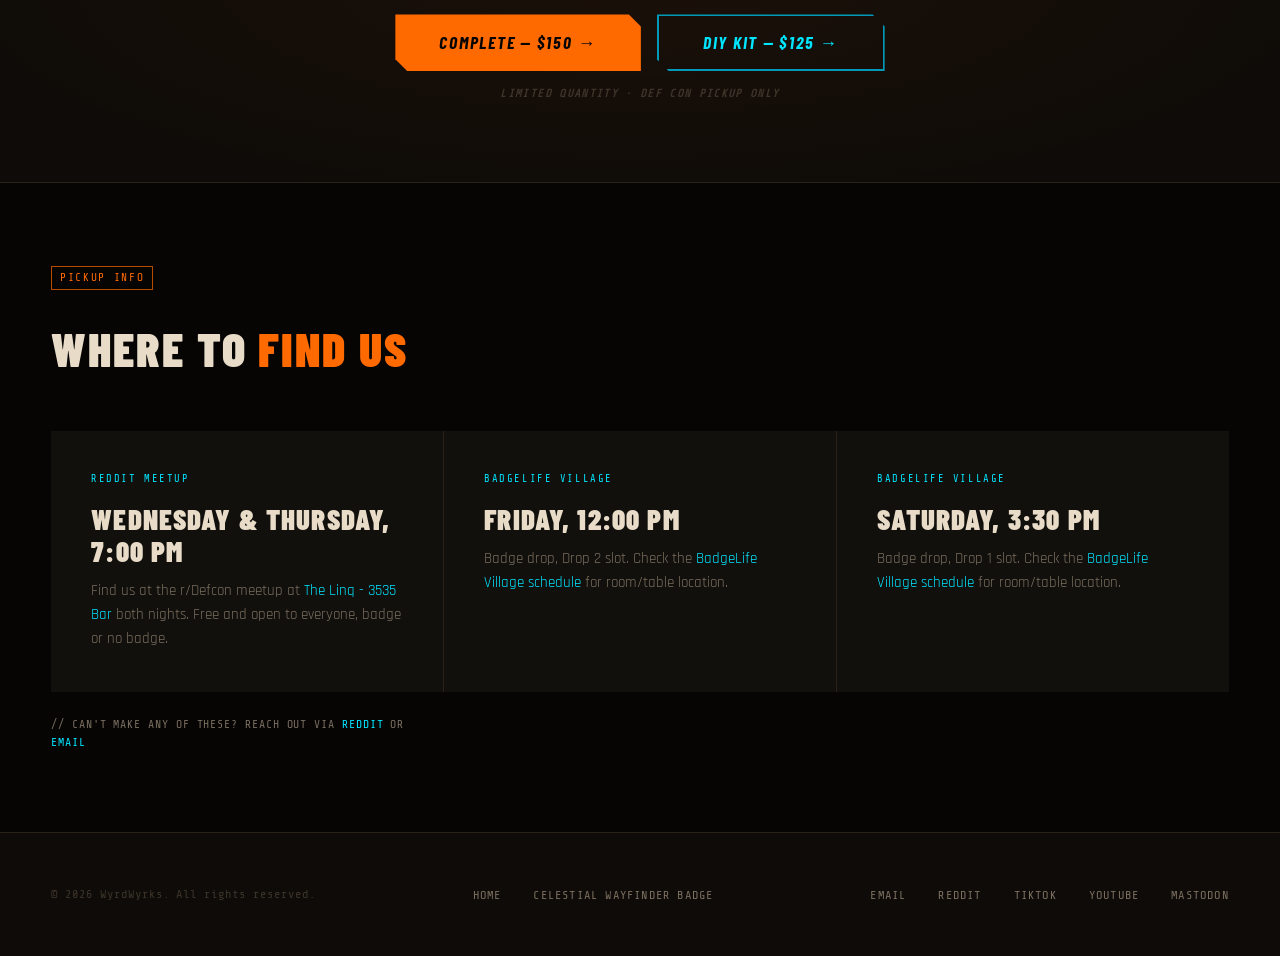
==== commit 0ba05838: "Update Wayfinder stock count: 66/150 reserved" ====
--- a/celestial-wayfinder/index.html
+++ b/celestial-wayfinder/index.html
@@ -66,11 +66,11 @@
         </div>
         <div style="margin-top:1rem;">
           <div style="display:flex; align-items:baseline; gap:0.6rem; font-family:var(--font-mono);">
-            <span style="font-size:1.3rem; font-weight:700; color:var(--red)"><!--STOCK_SOLD-->38<!--/STOCK_SOLD-->/150</span>
+            <span style="font-size:1.3rem; font-weight:700; color:var(--red)"><!--STOCK_SOLD-->66<!--/STOCK_SOLD-->/150</span>
             <span style="font-size:0.75rem; letter-spacing:0.1em; color:var(--red)">RESERVED</span>
           </div>
           <div style="width:220px; height:6px; background:var(--border); overflow:hidden; margin-top:0.4rem;">
-            <div style="width:/*STOCK_PCT*/25.3%/*/STOCK_PCT*/; height:100%; background:var(--red);"></div>
+            <div style="width:/*STOCK_PCT*/44.0%/*/STOCK_PCT*/; height:100%; background:var(--red);"></div>
           </div>
           <p style="margin-top:0.5rem; font-family:var(--font-mono); font-size:0.72rem; color:var(--text-dim); letter-spacing:0.08em">
             // LIMITED QUANTITY · DEF CON PICKUP ONLY
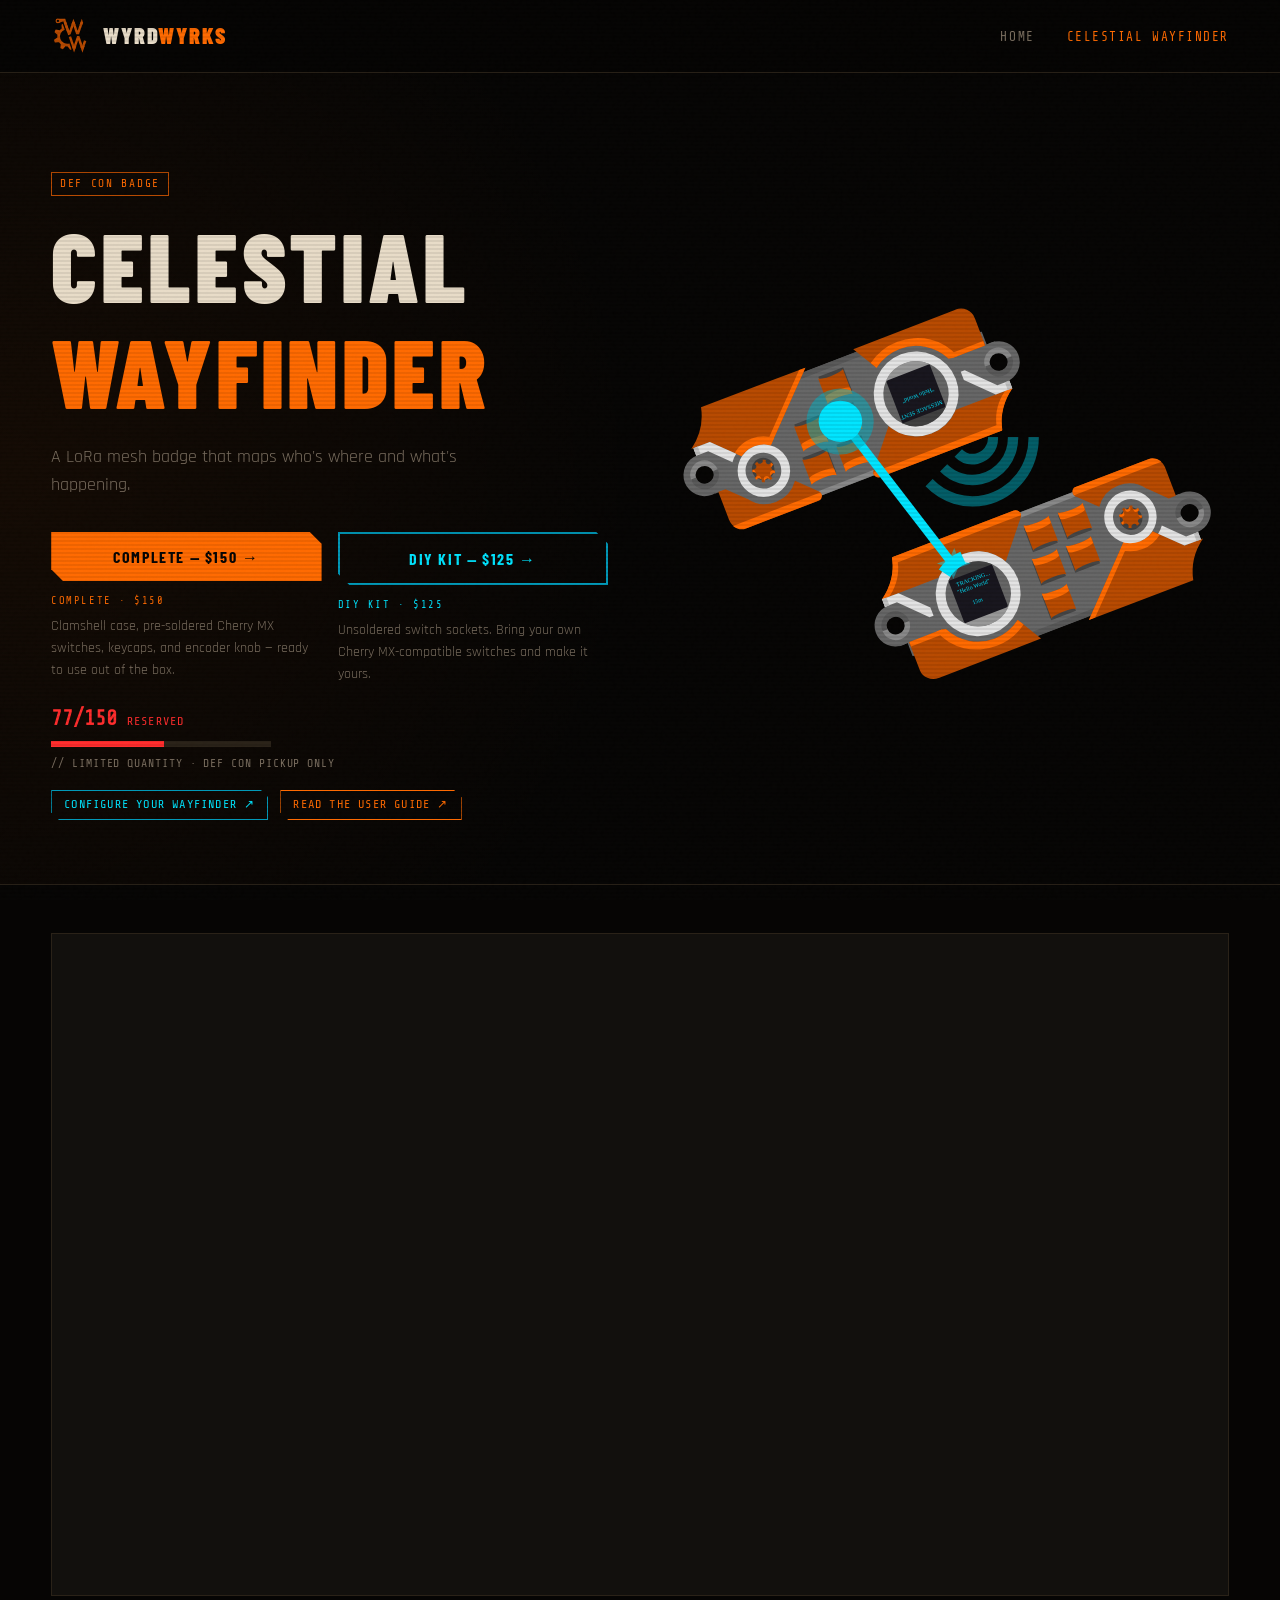
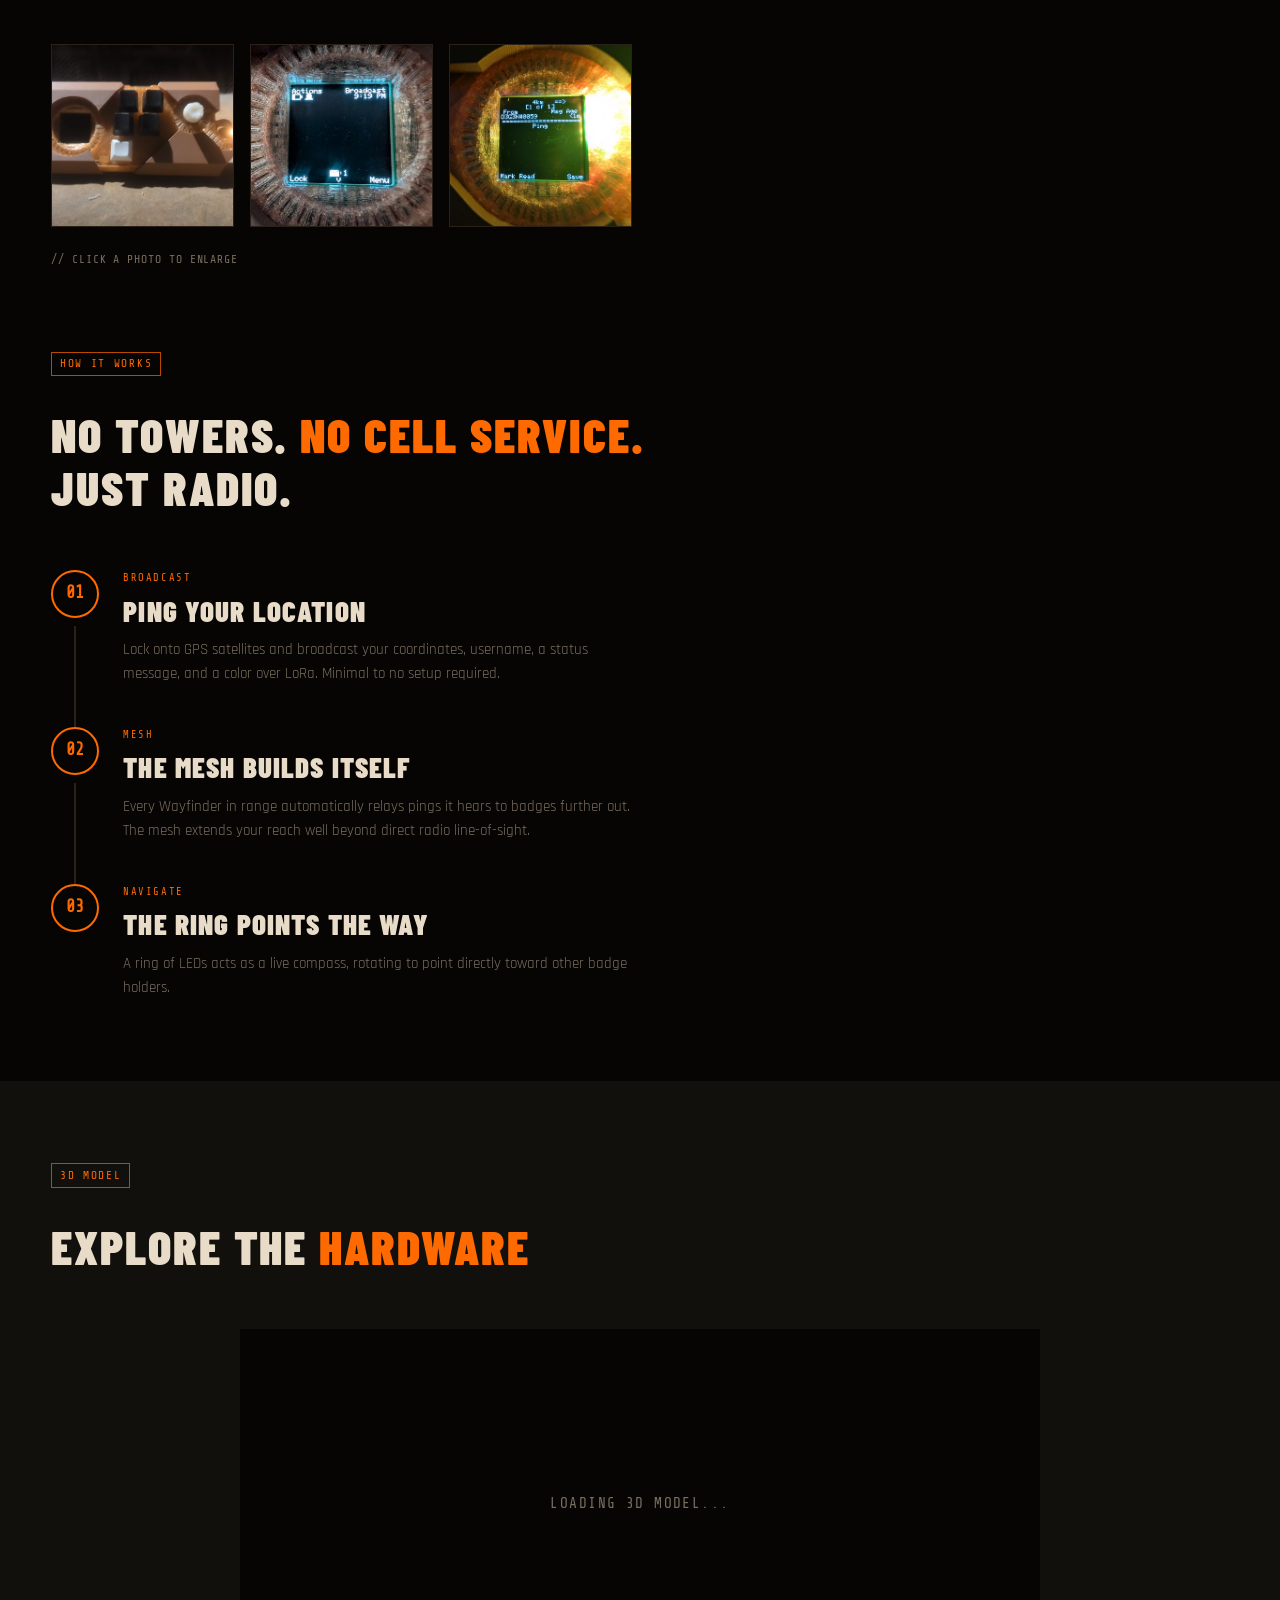
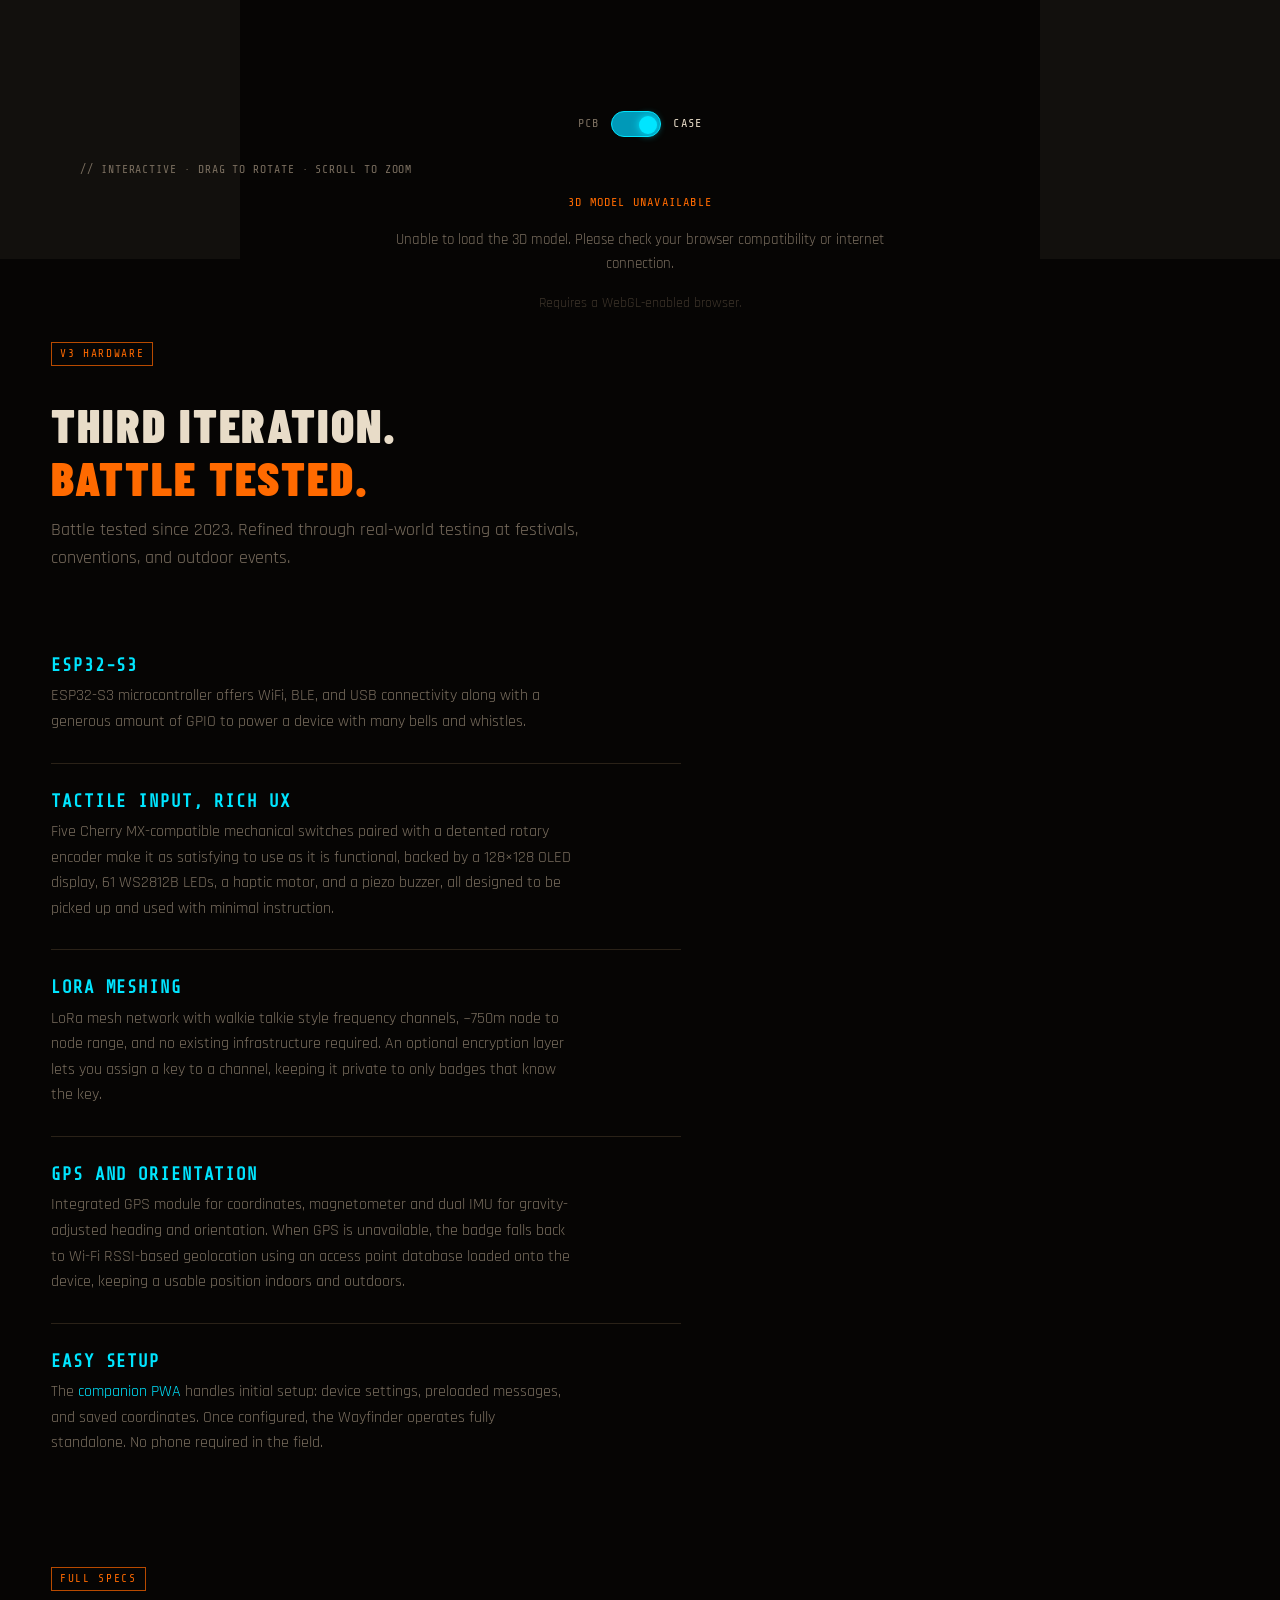
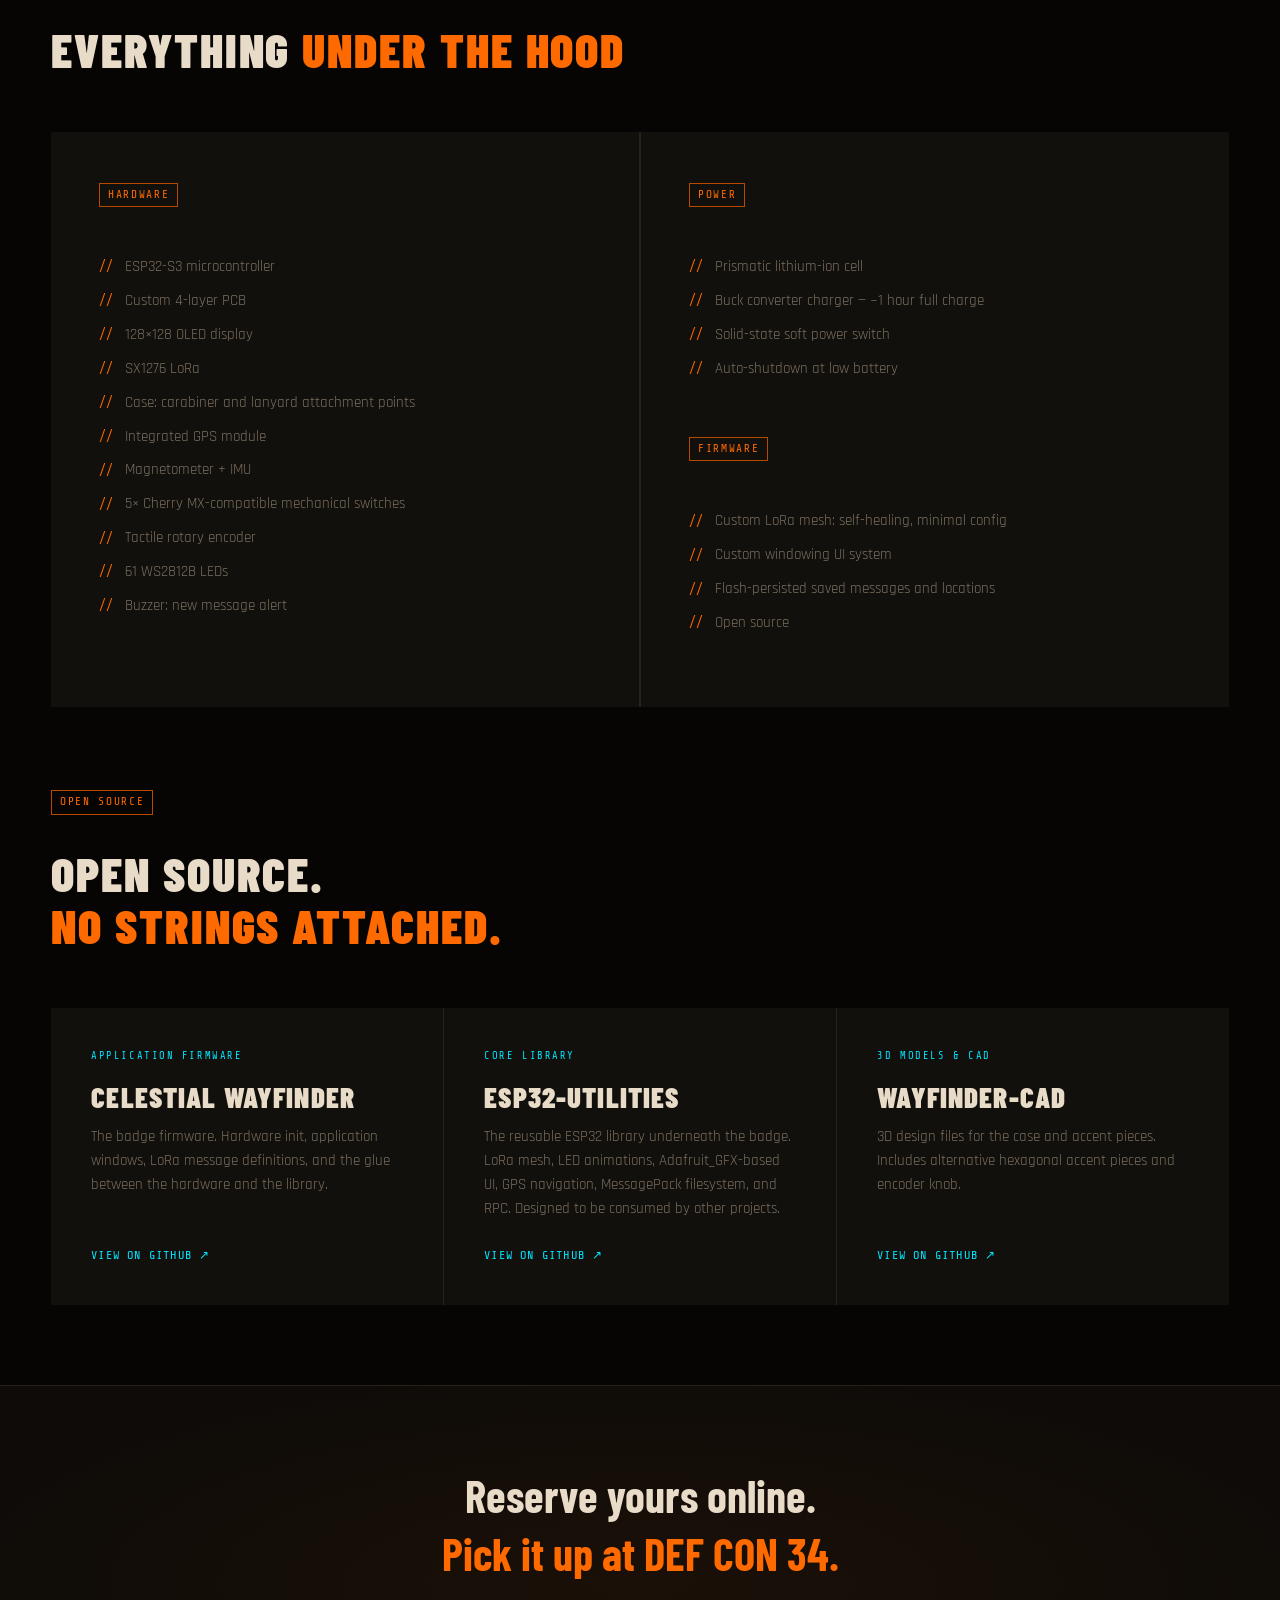
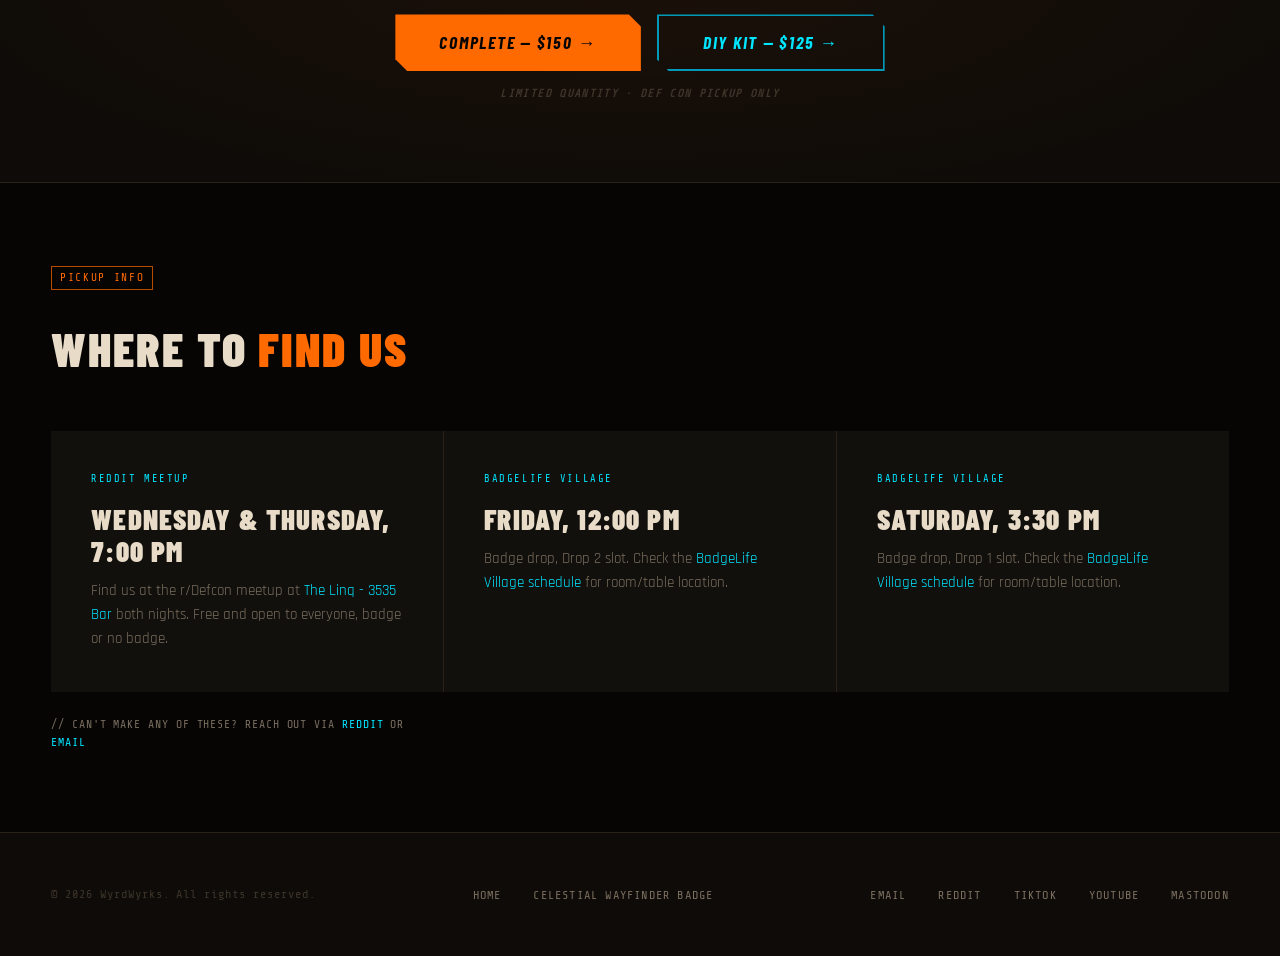
==== commit 34a95bba: "Update Wayfinder stock count: 77/150 reserved" ====
--- a/celestial-wayfinder/index.html
+++ b/celestial-wayfinder/index.html
@@ -66,11 +66,11 @@
         </div>
         <div style="margin-top:1rem;">
           <div style="display:flex; align-items:baseline; gap:0.6rem; font-family:var(--font-mono);">
-            <span style="font-size:1.3rem; font-weight:700; color:var(--red)"><!--STOCK_SOLD-->66<!--/STOCK_SOLD-->/150</span>
+            <span style="font-size:1.3rem; font-weight:700; color:var(--red)"><!--STOCK_SOLD-->77<!--/STOCK_SOLD-->/150</span>
             <span style="font-size:0.75rem; letter-spacing:0.1em; color:var(--red)">RESERVED</span>
           </div>
           <div style="width:220px; height:6px; background:var(--border); overflow:hidden; margin-top:0.4rem;">
-            <div style="width:/*STOCK_PCT*/44.0%/*/STOCK_PCT*/; height:100%; background:var(--red);"></div>
+            <div style="width:/*STOCK_PCT*/51.3%/*/STOCK_PCT*/; height:100%; background:var(--red);"></div>
           </div>
           <p style="margin-top:0.5rem; font-family:var(--font-mono); font-size:0.72rem; color:var(--text-dim); letter-spacing:0.08em">
             // LIMITED QUANTITY · DEF CON PICKUP ONLY
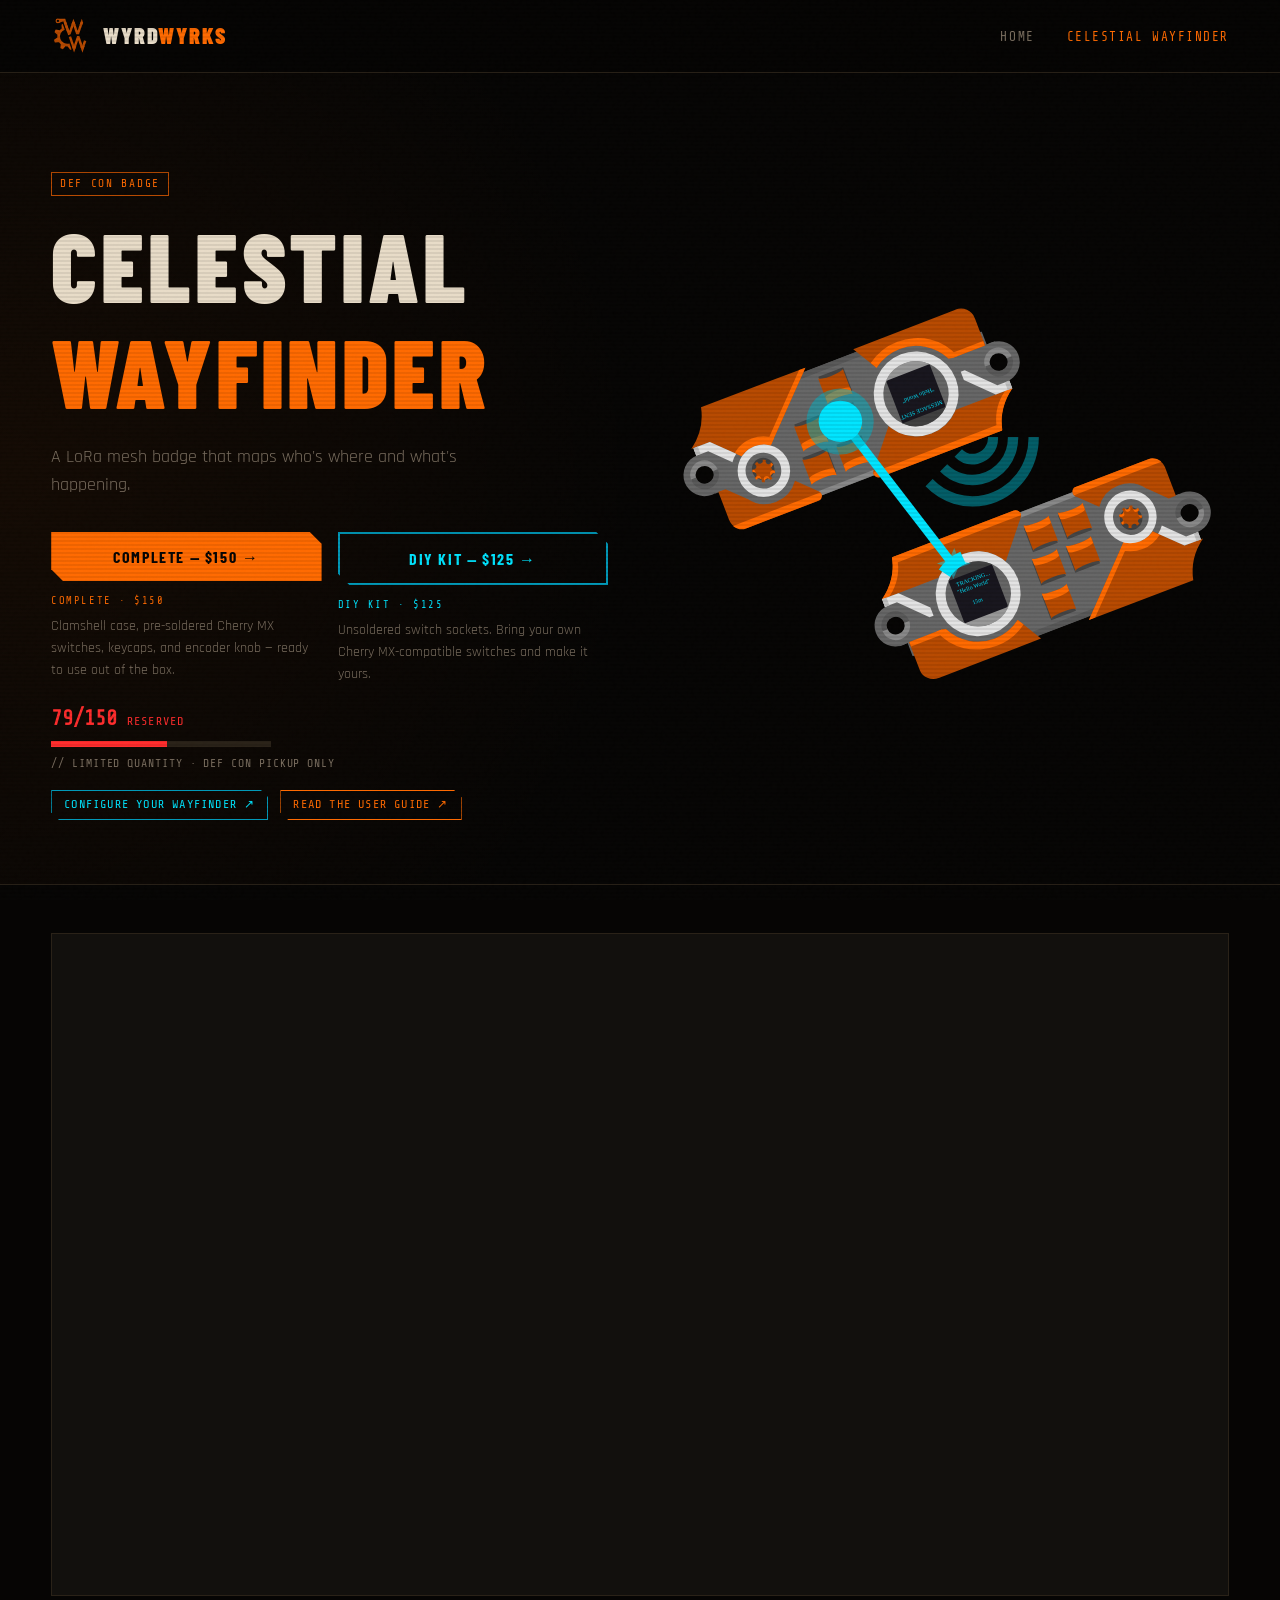
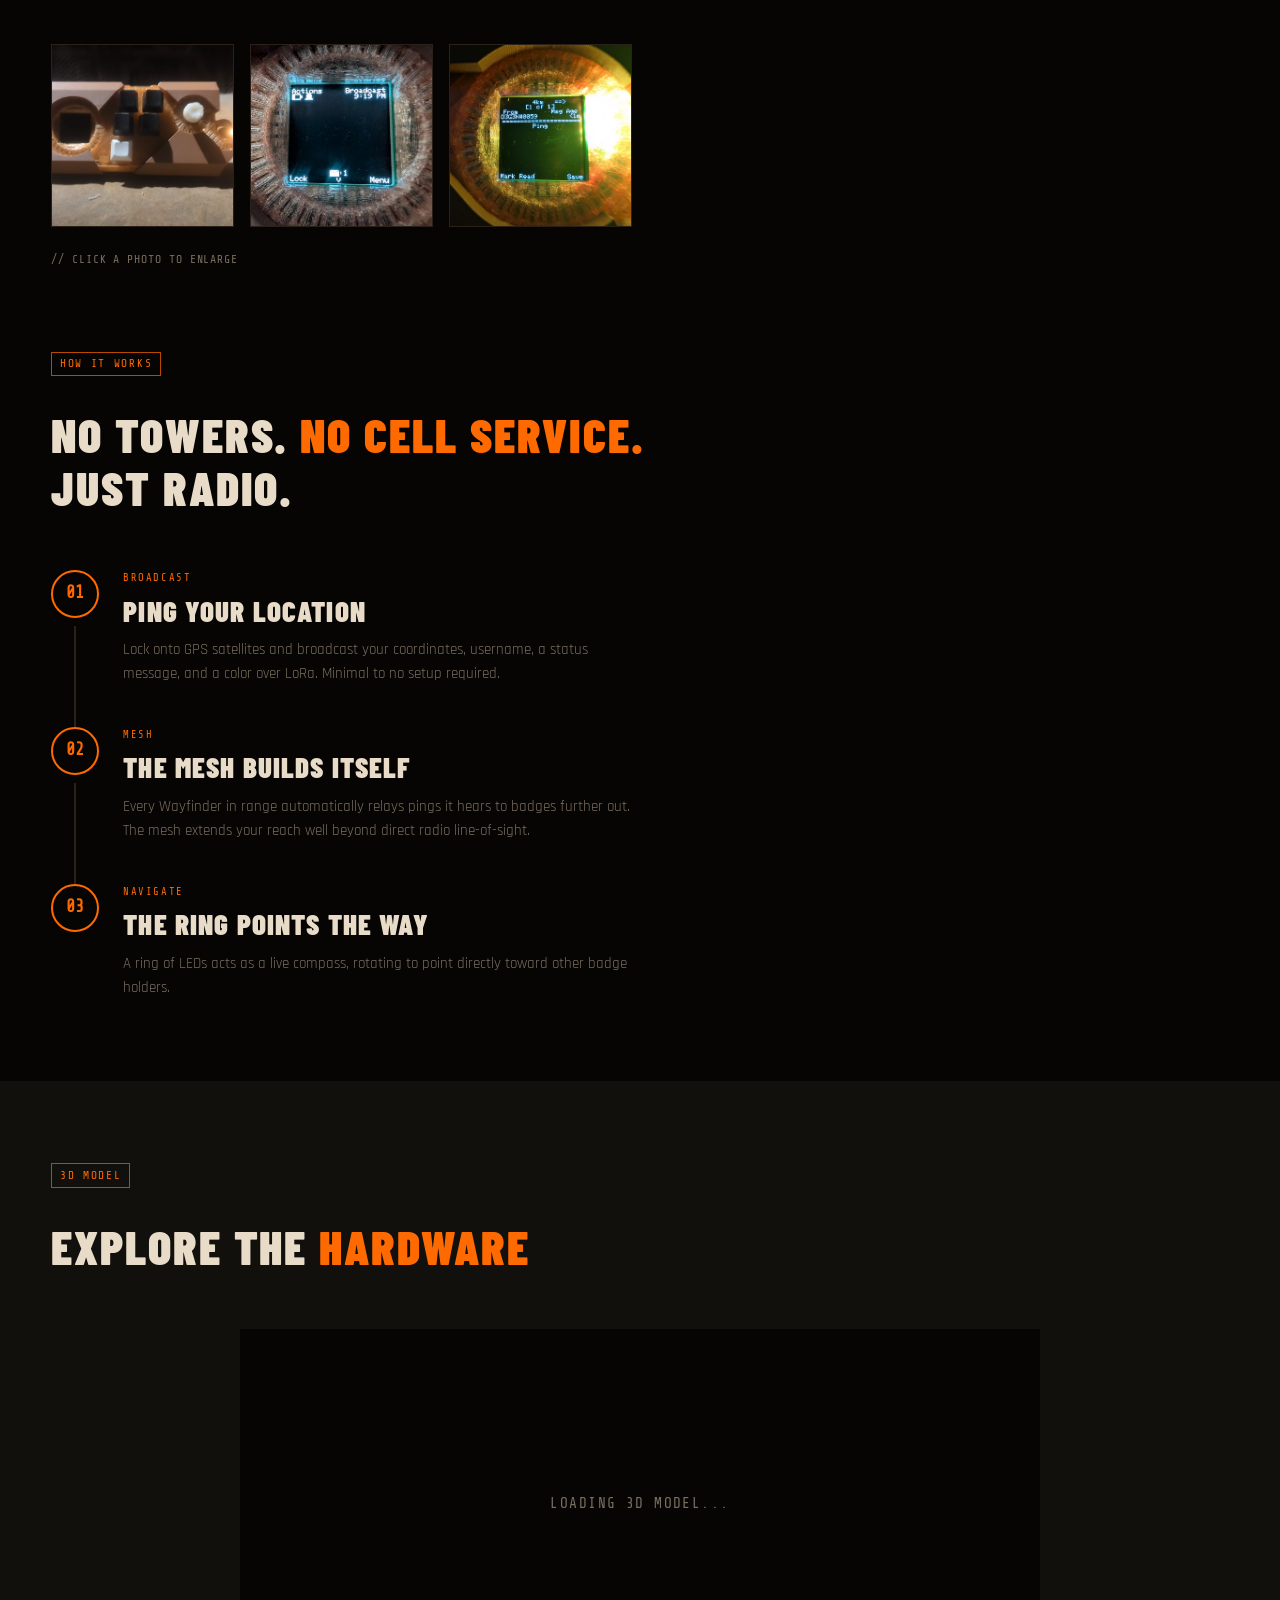
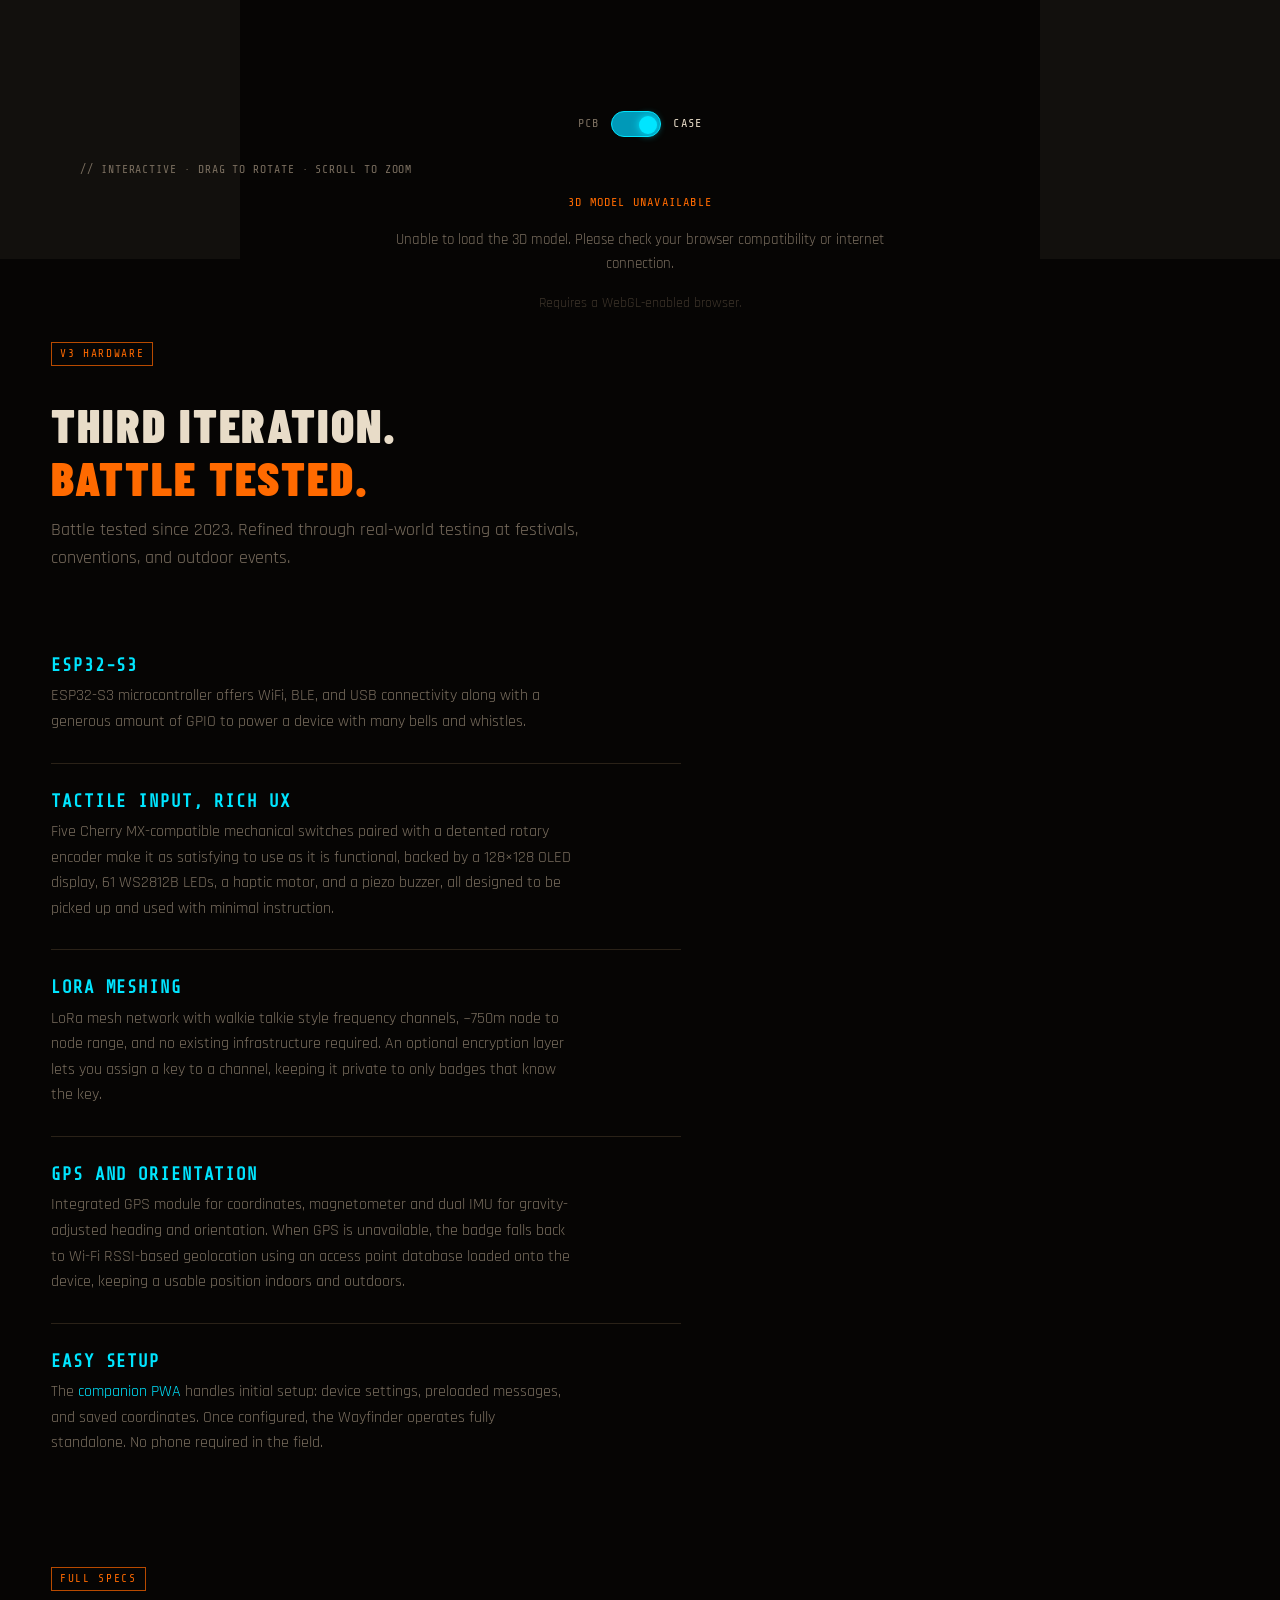
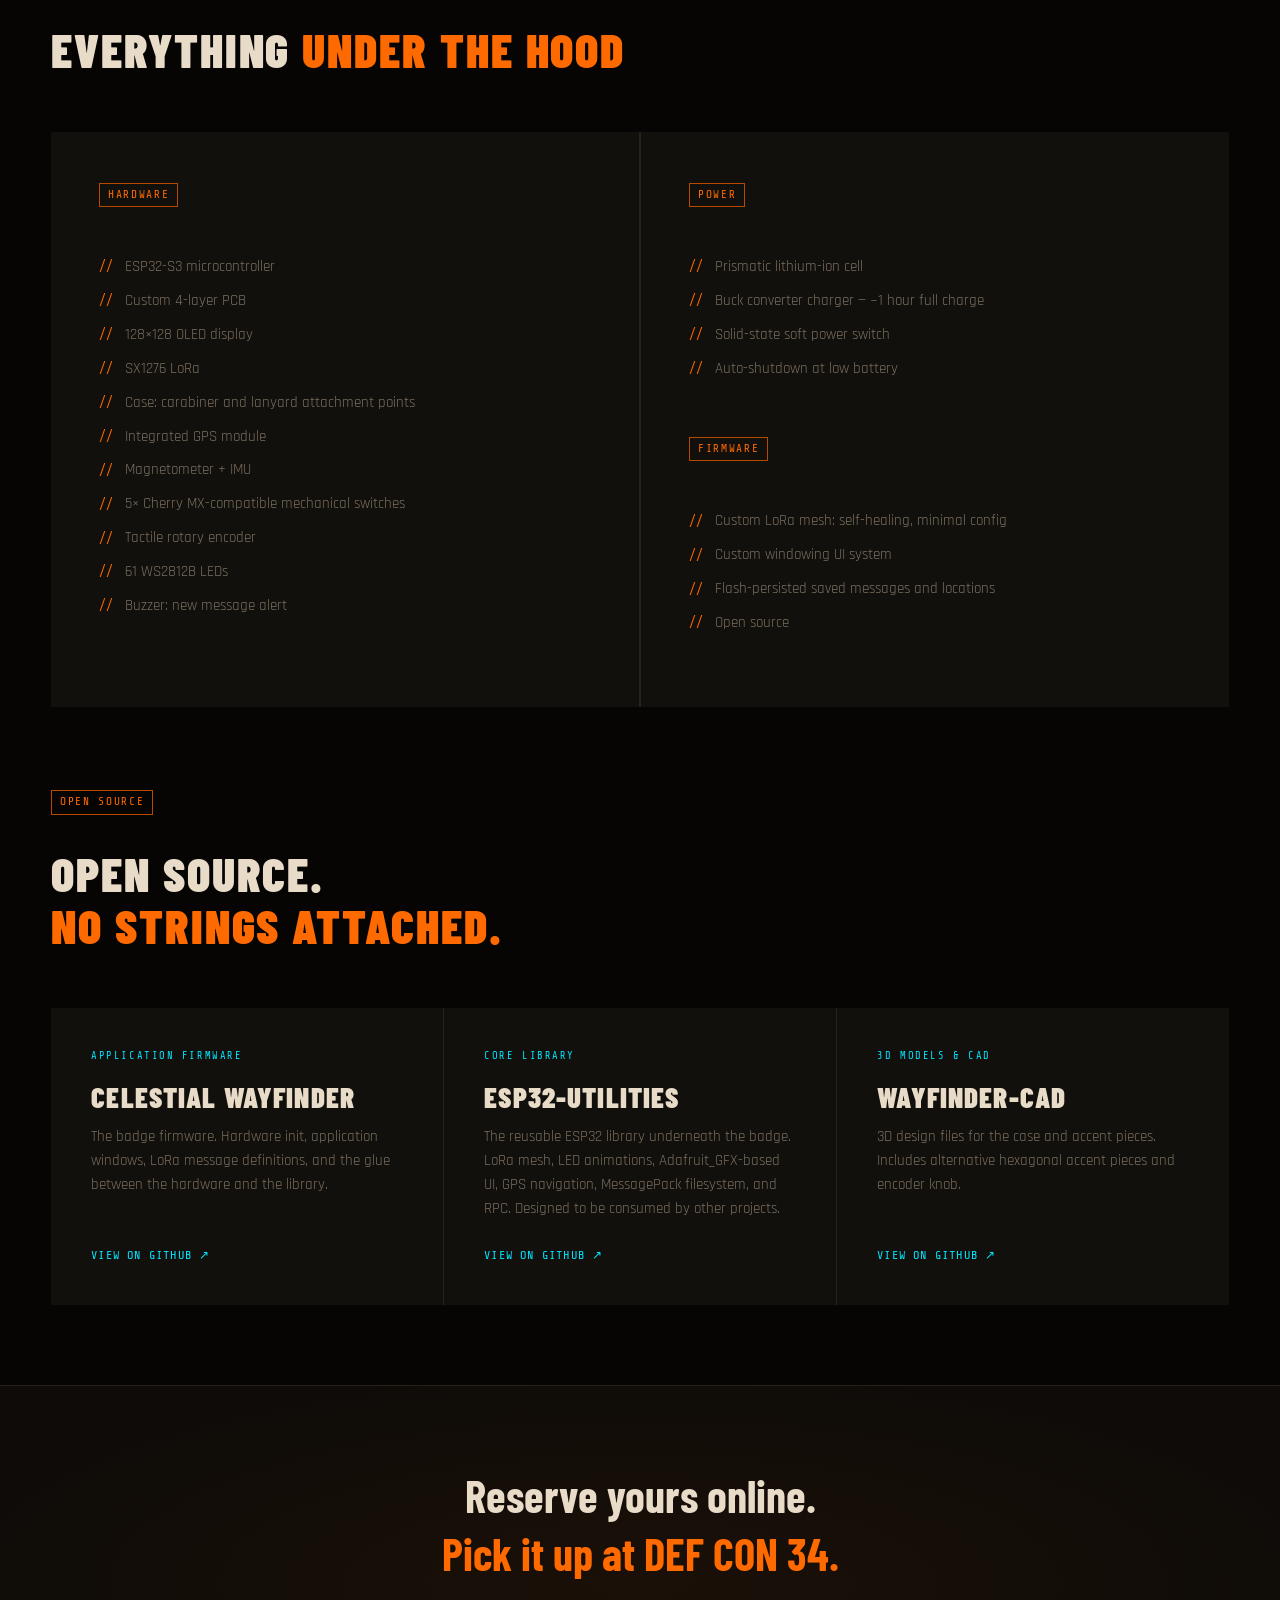
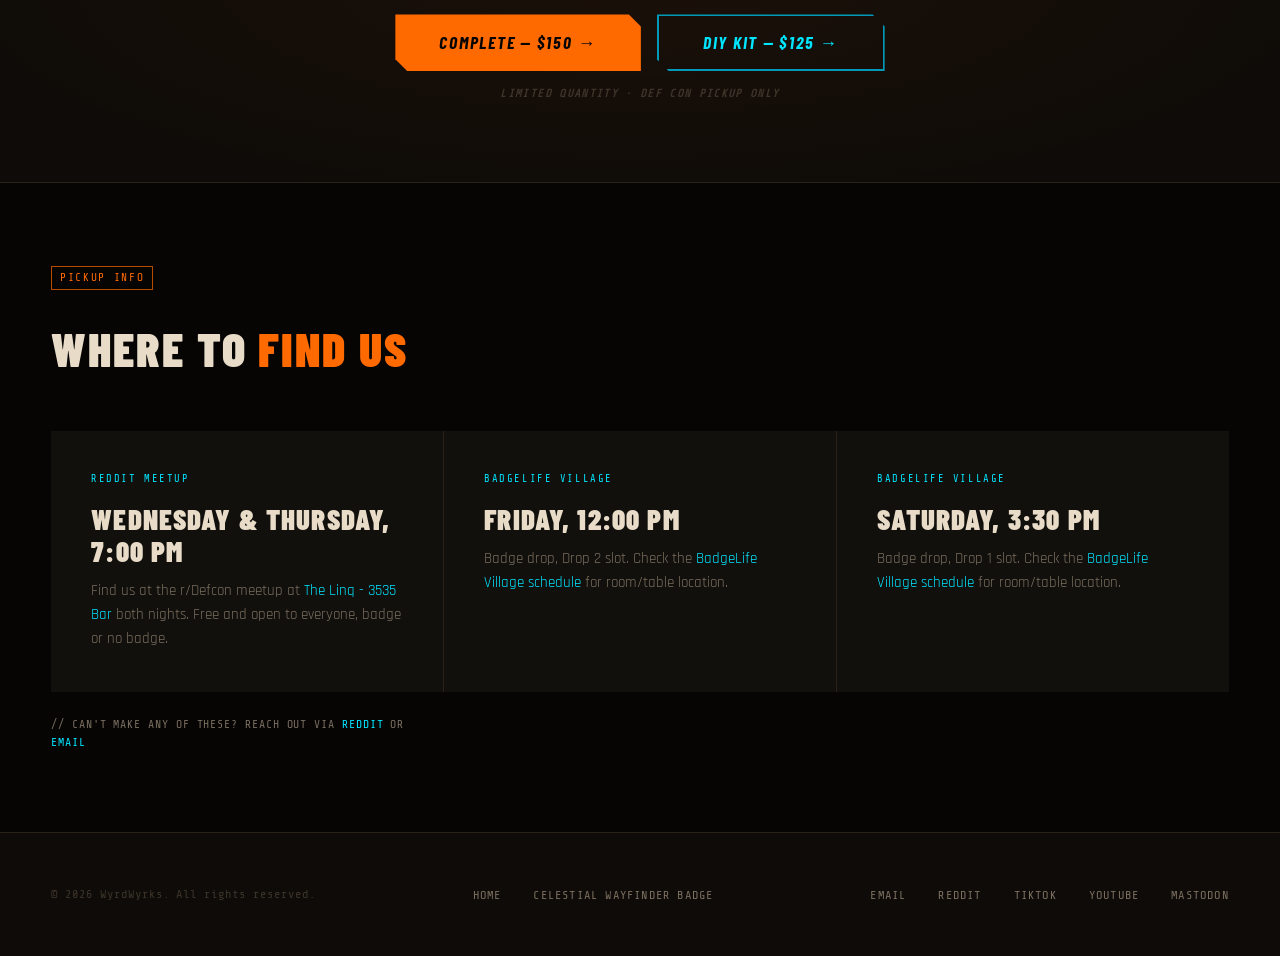
==== commit 51a80f33: "Update Wayfinder stock count: 79/150 reserved" ====
--- a/celestial-wayfinder/index.html
+++ b/celestial-wayfinder/index.html
@@ -66,11 +66,11 @@
         </div>
         <div style="margin-top:1rem;">
           <div style="display:flex; align-items:baseline; gap:0.6rem; font-family:var(--font-mono);">
-            <span style="font-size:1.3rem; font-weight:700; color:var(--red)"><!--STOCK_SOLD-->77<!--/STOCK_SOLD-->/150</span>
+            <span style="font-size:1.3rem; font-weight:700; color:var(--red)"><!--STOCK_SOLD-->79<!--/STOCK_SOLD-->/150</span>
             <span style="font-size:0.75rem; letter-spacing:0.1em; color:var(--red)">RESERVED</span>
           </div>
           <div style="width:220px; height:6px; background:var(--border); overflow:hidden; margin-top:0.4rem;">
-            <div style="width:/*STOCK_PCT*/51.3%/*/STOCK_PCT*/; height:100%; background:var(--red);"></div>
+            <div style="width:/*STOCK_PCT*/52.7%/*/STOCK_PCT*/; height:100%; background:var(--red);"></div>
           </div>
           <p style="margin-top:0.5rem; font-family:var(--font-mono); font-size:0.72rem; color:var(--text-dim); letter-spacing:0.08em">
             // LIMITED QUANTITY · DEF CON PICKUP ONLY
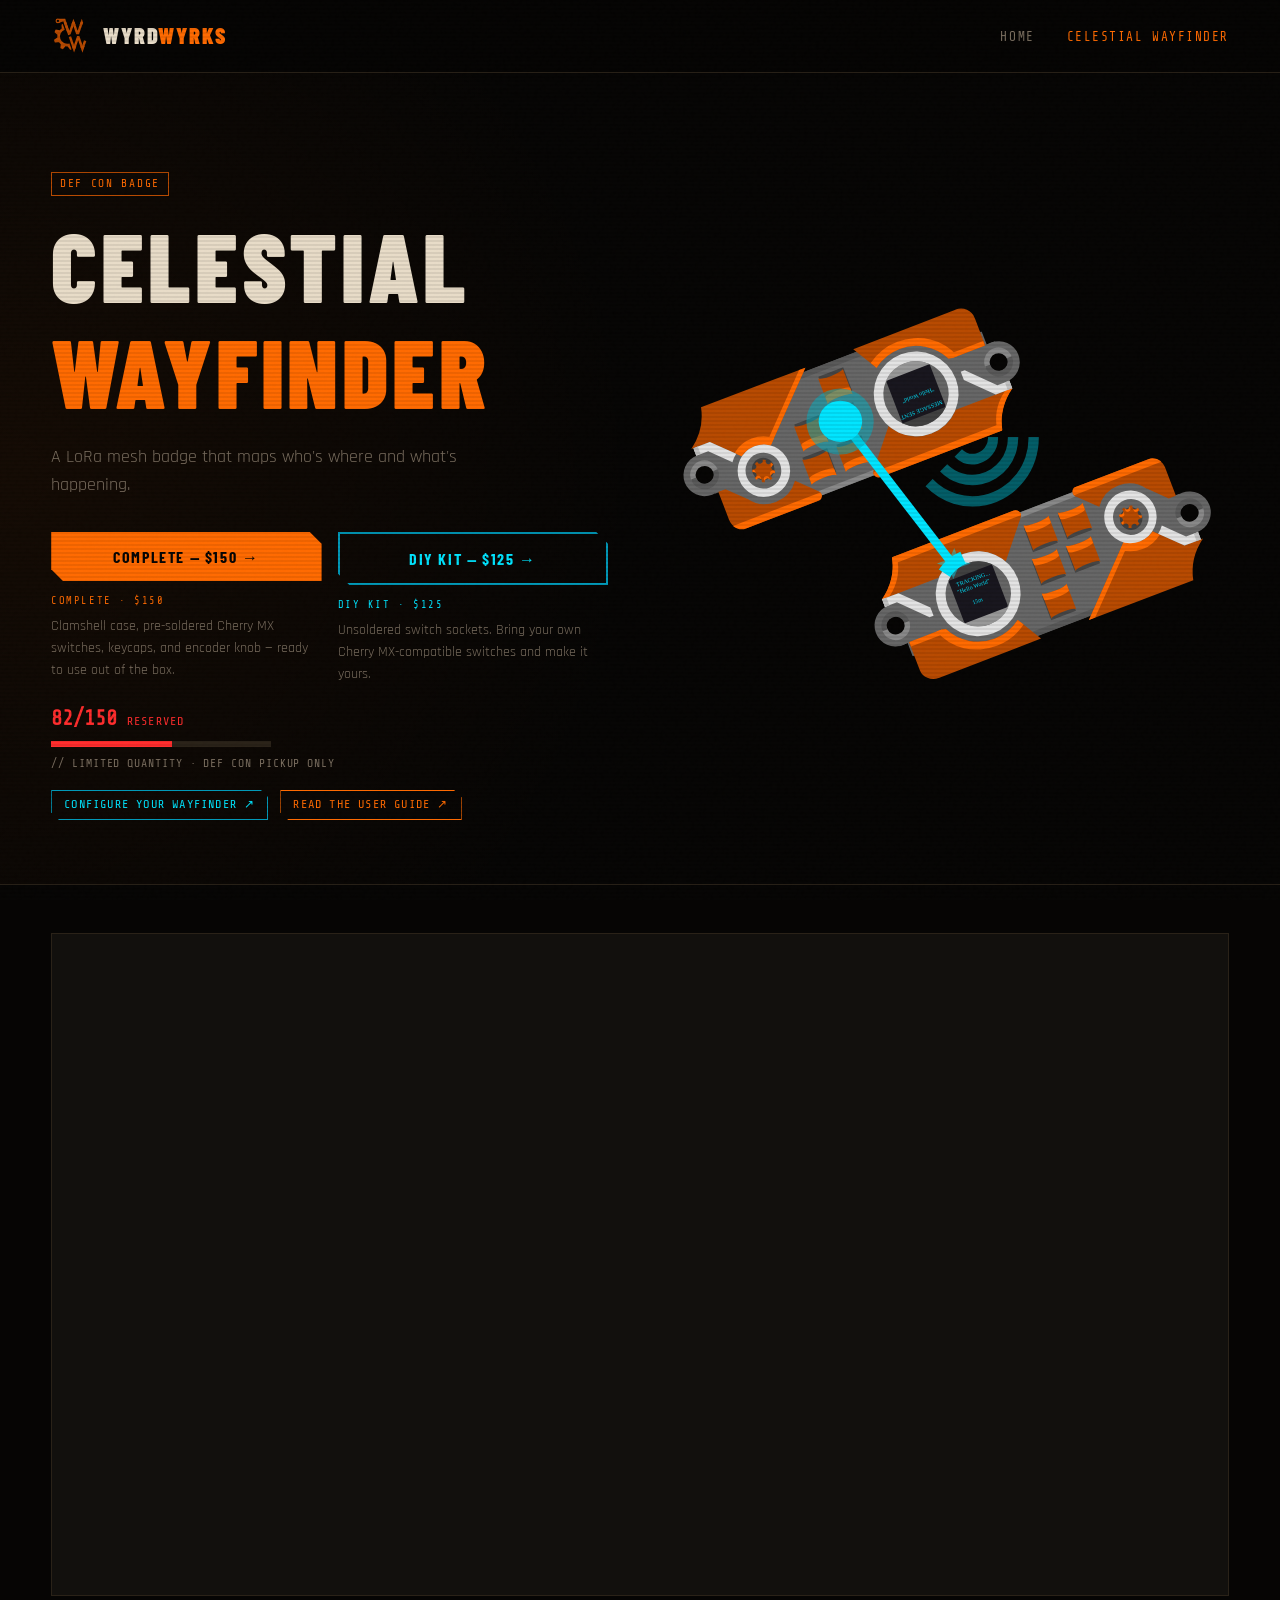
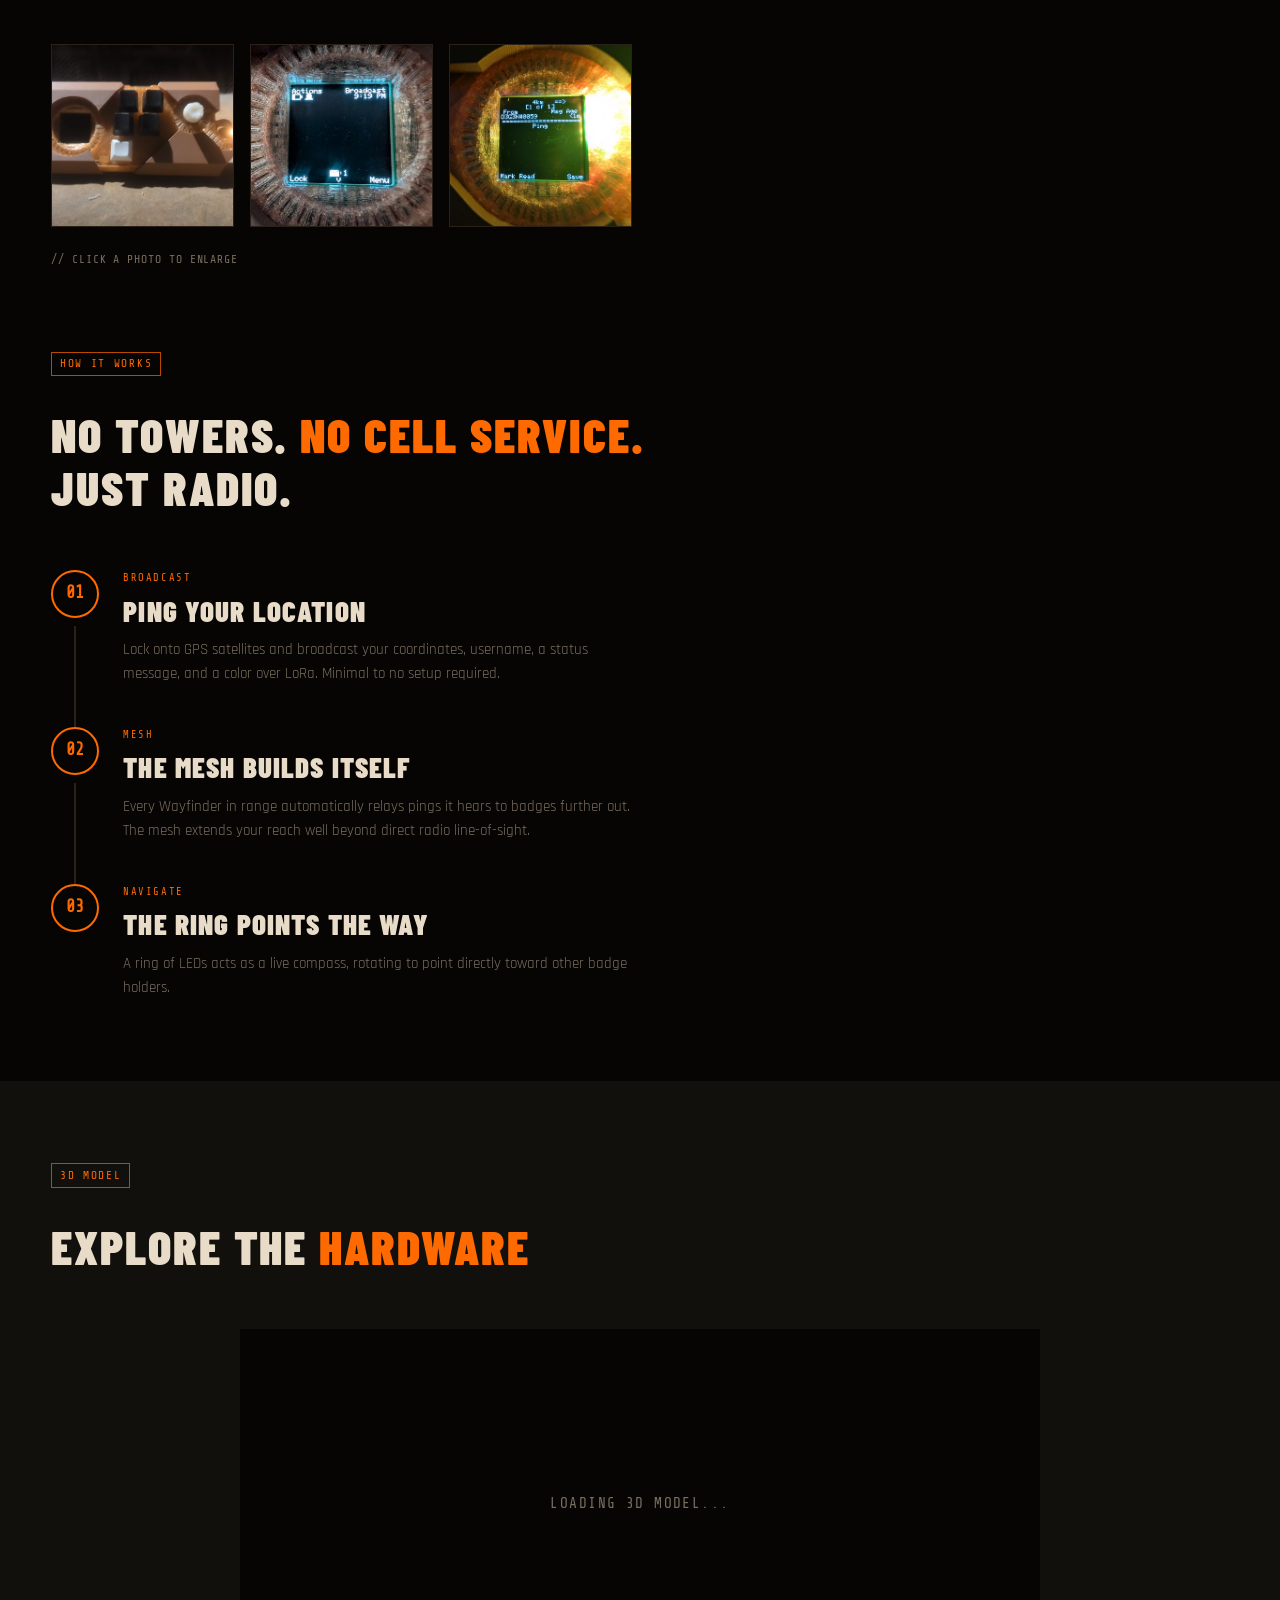
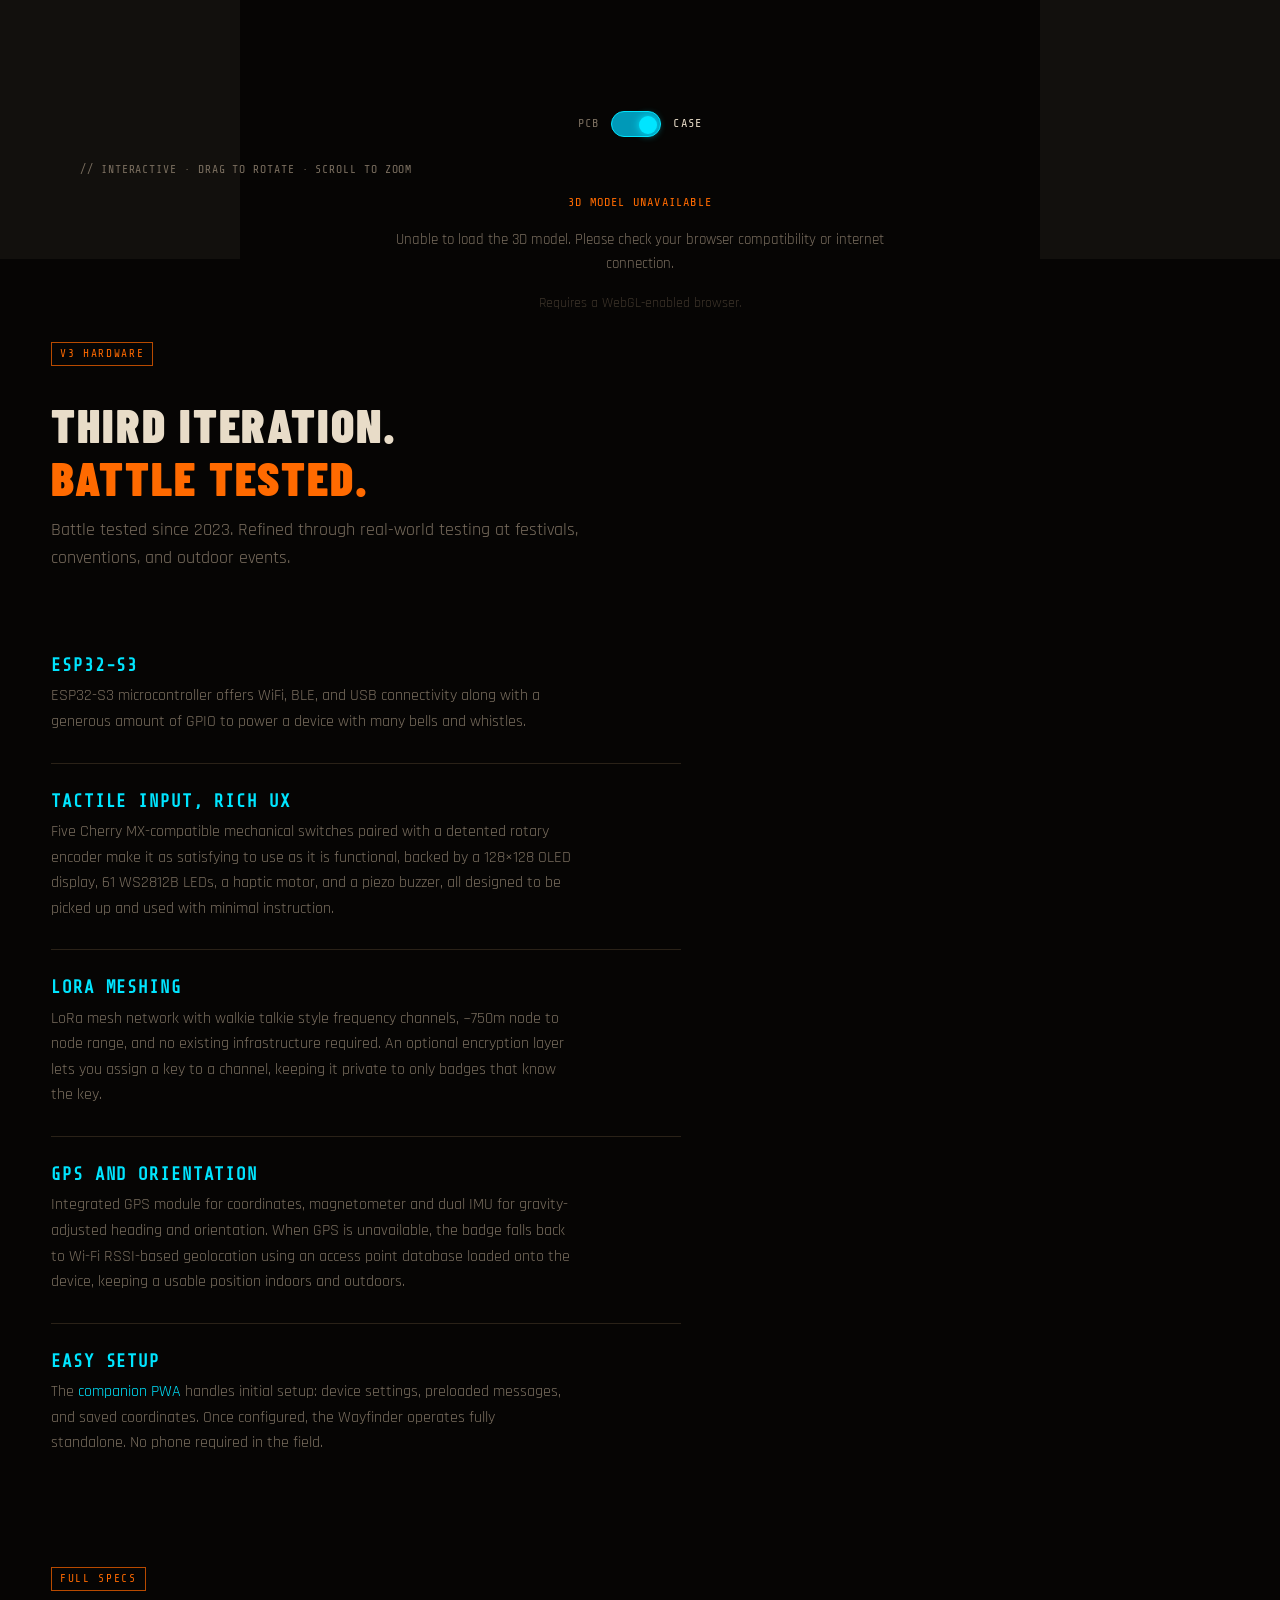
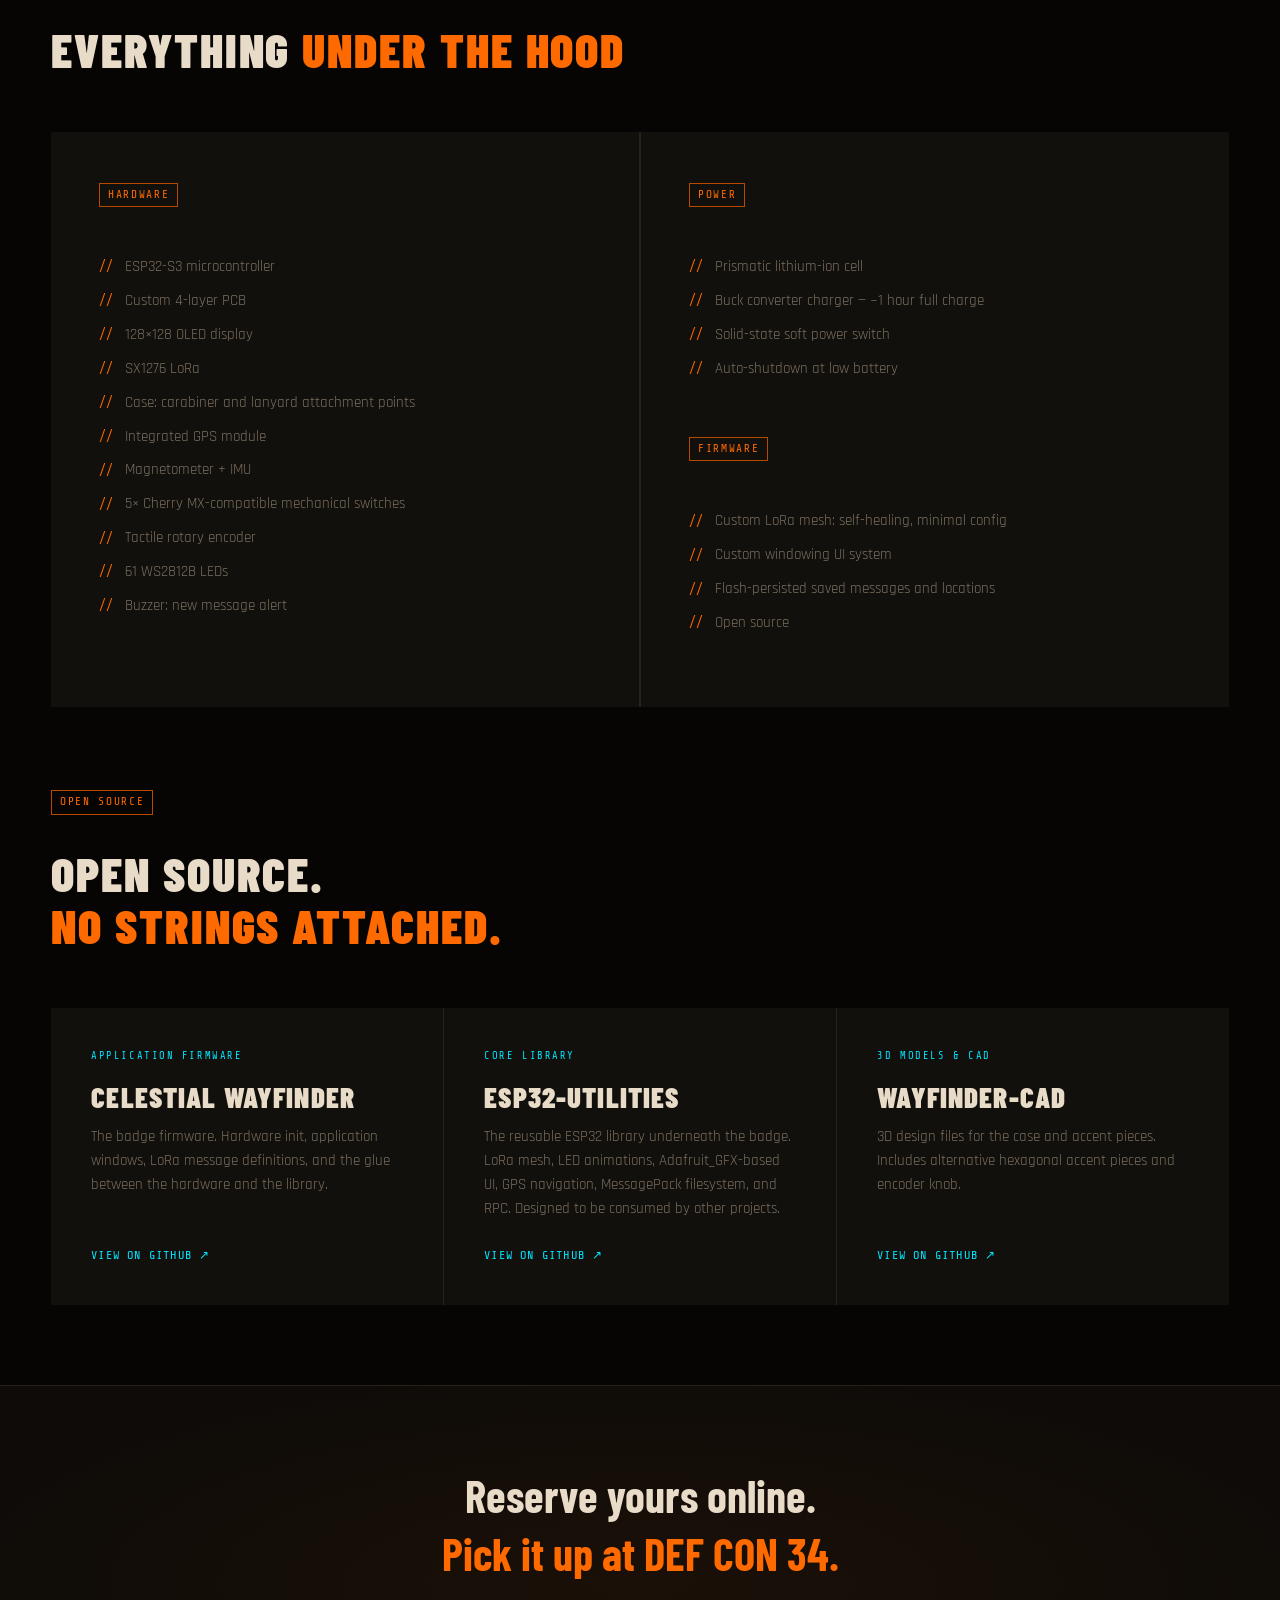
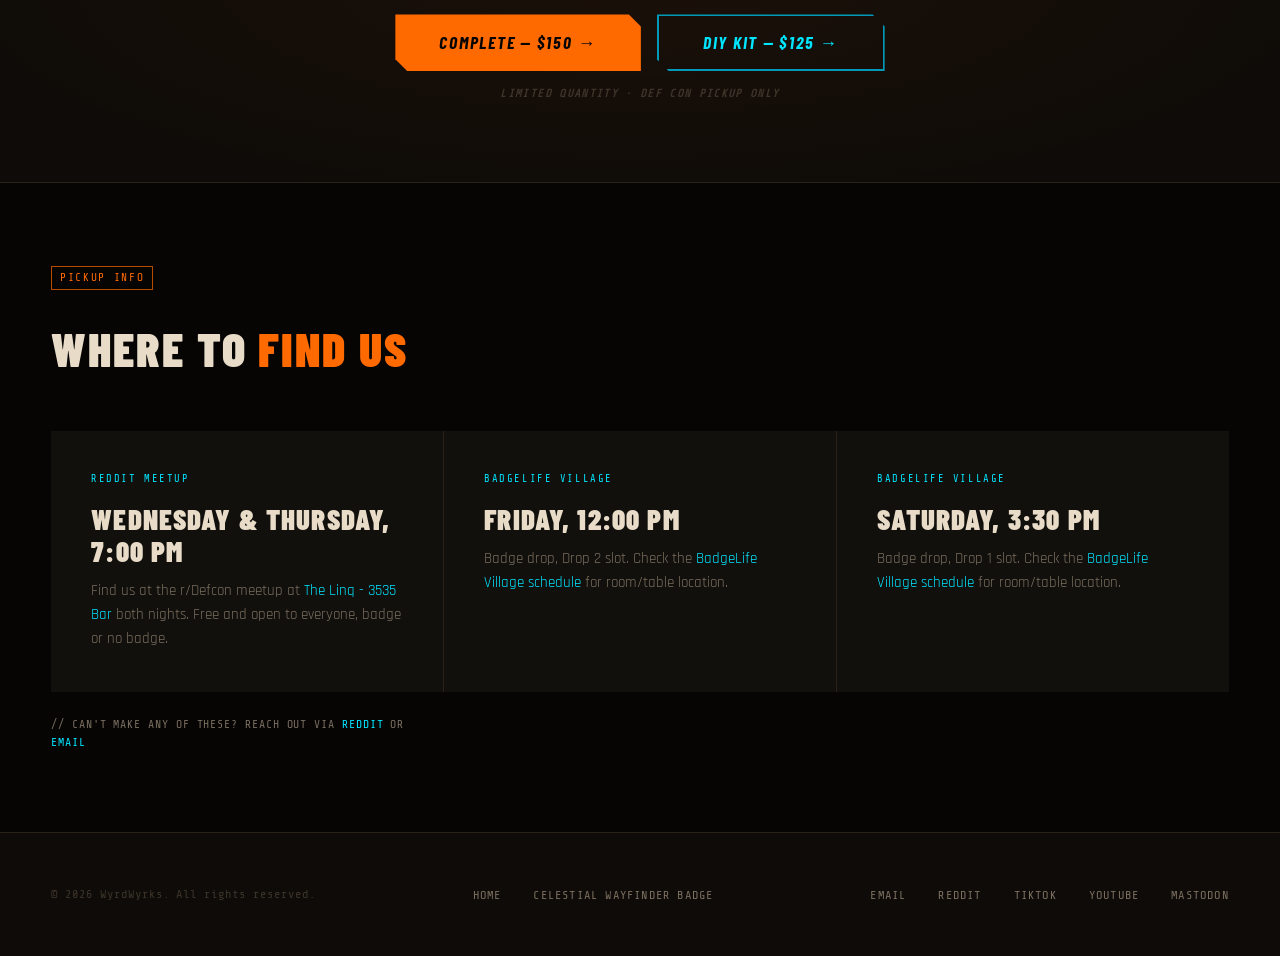
==== commit 865fa319: "Update Wayfinder stock count: 82/150 reserved" ====
--- a/celestial-wayfinder/index.html
+++ b/celestial-wayfinder/index.html
@@ -66,11 +66,11 @@
         </div>
         <div style="margin-top:1rem;">
           <div style="display:flex; align-items:baseline; gap:0.6rem; font-family:var(--font-mono);">
-            <span style="font-size:1.3rem; font-weight:700; color:var(--red)"><!--STOCK_SOLD-->79<!--/STOCK_SOLD-->/150</span>
+            <span style="font-size:1.3rem; font-weight:700; color:var(--red)"><!--STOCK_SOLD-->82<!--/STOCK_SOLD-->/150</span>
             <span style="font-size:0.75rem; letter-spacing:0.1em; color:var(--red)">RESERVED</span>
           </div>
           <div style="width:220px; height:6px; background:var(--border); overflow:hidden; margin-top:0.4rem;">
-            <div style="width:/*STOCK_PCT*/52.7%/*/STOCK_PCT*/; height:100%; background:var(--red);"></div>
+            <div style="width:/*STOCK_PCT*/54.7%/*/STOCK_PCT*/; height:100%; background:var(--red);"></div>
           </div>
           <p style="margin-top:0.5rem; font-family:var(--font-mono); font-size:0.72rem; color:var(--text-dim); letter-spacing:0.08em">
             // LIMITED QUANTITY · DEF CON PICKUP ONLY
